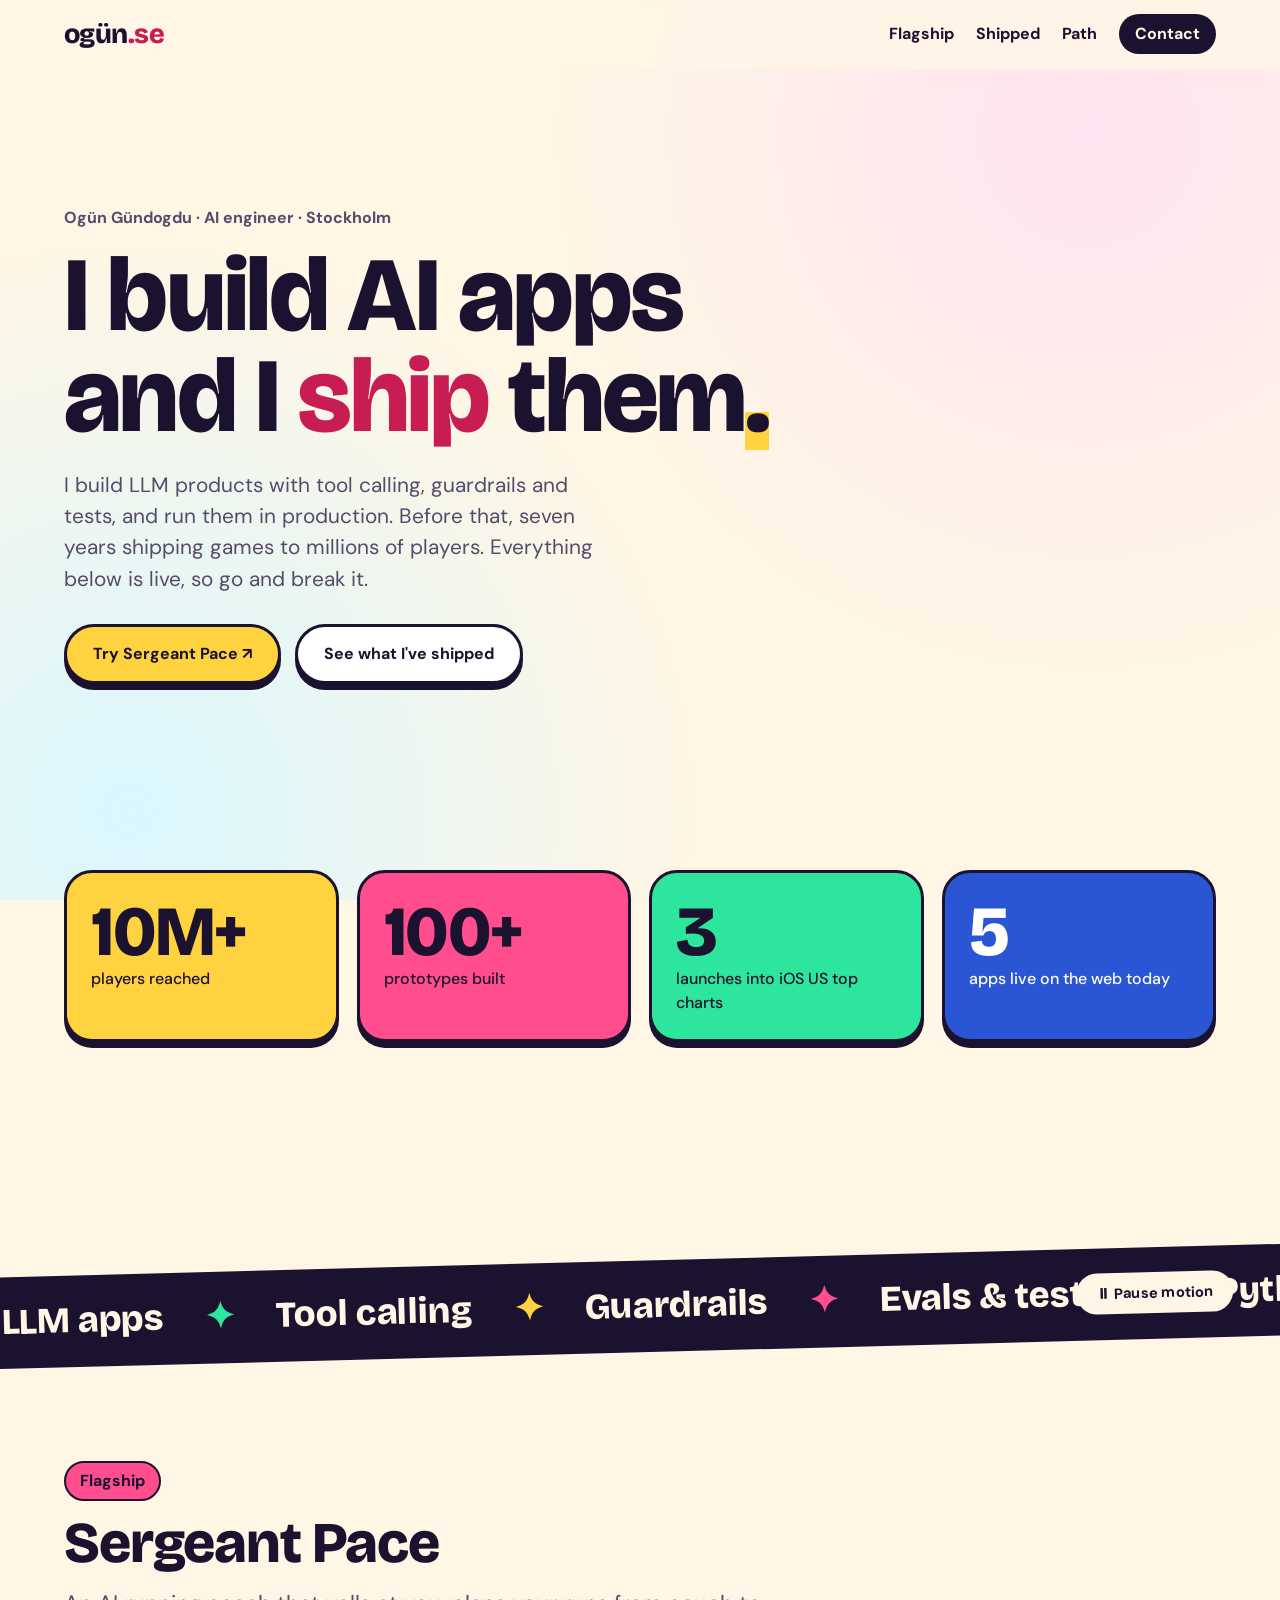
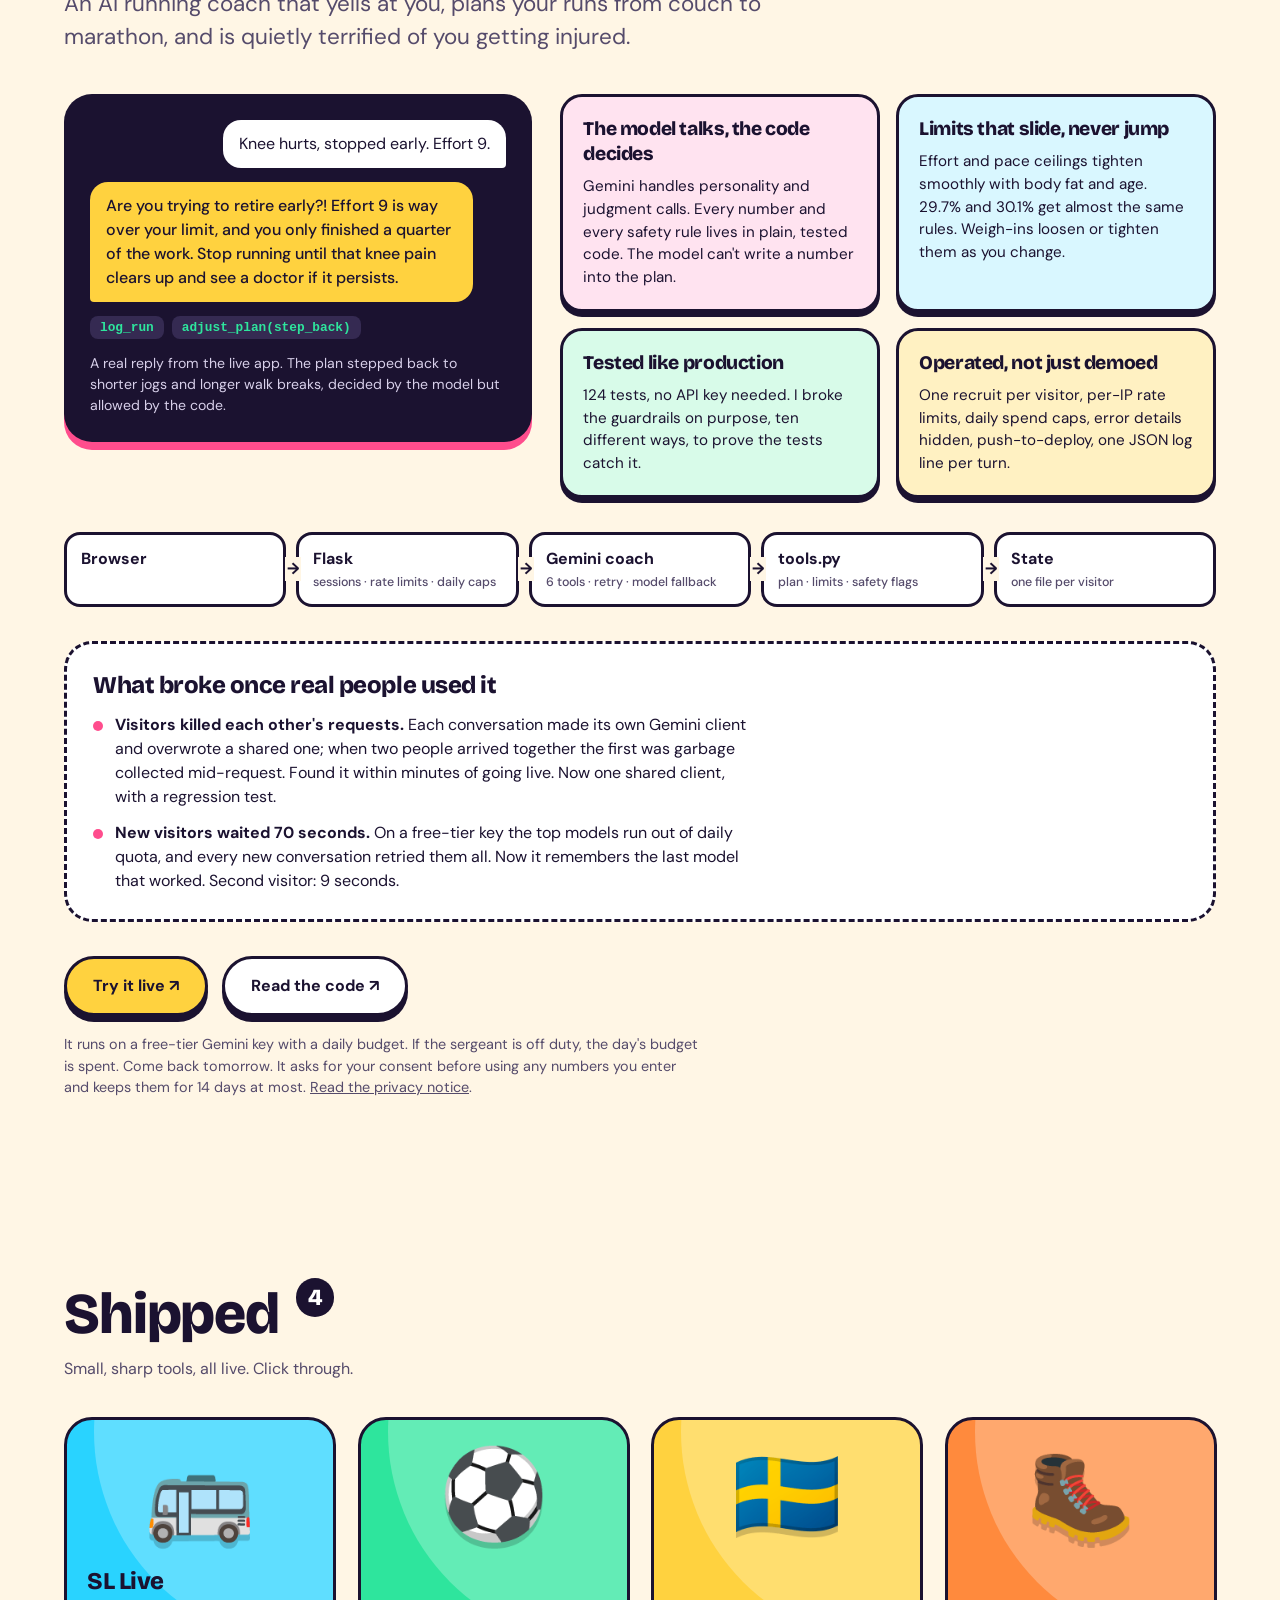
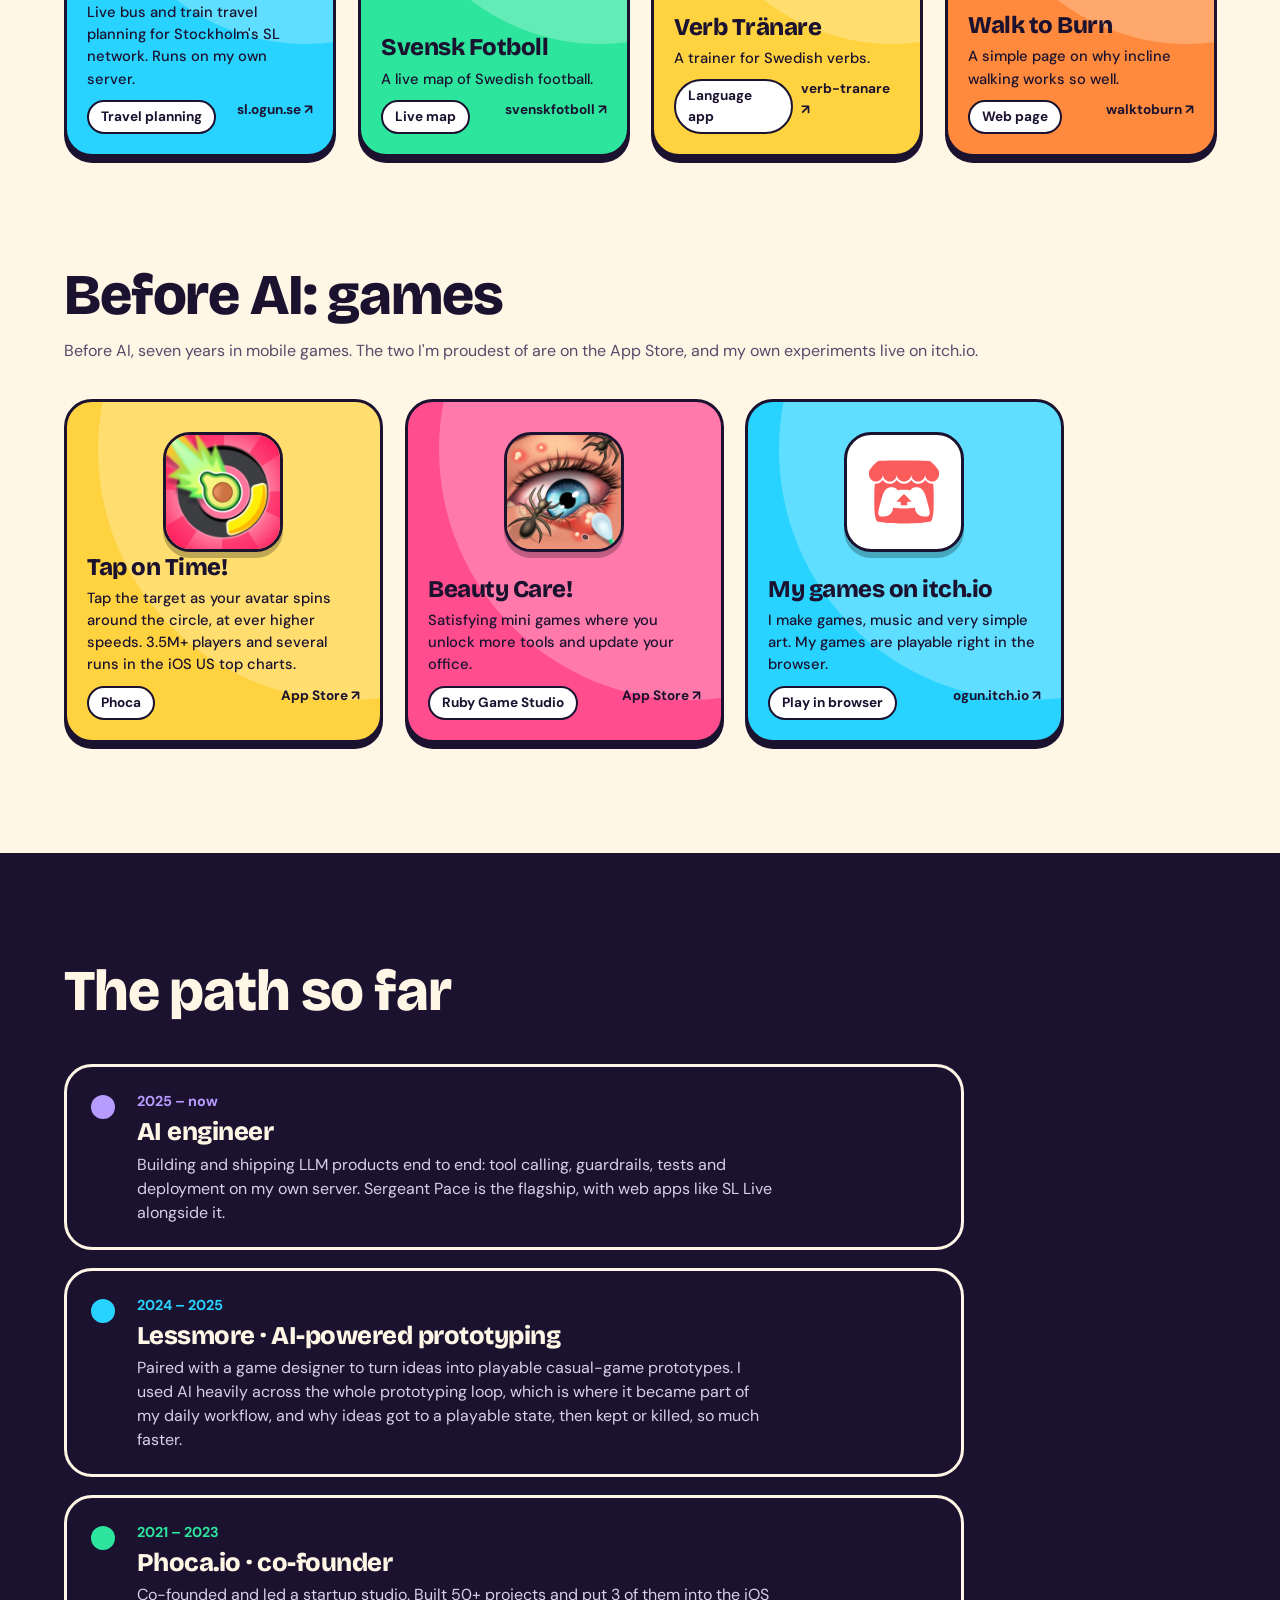
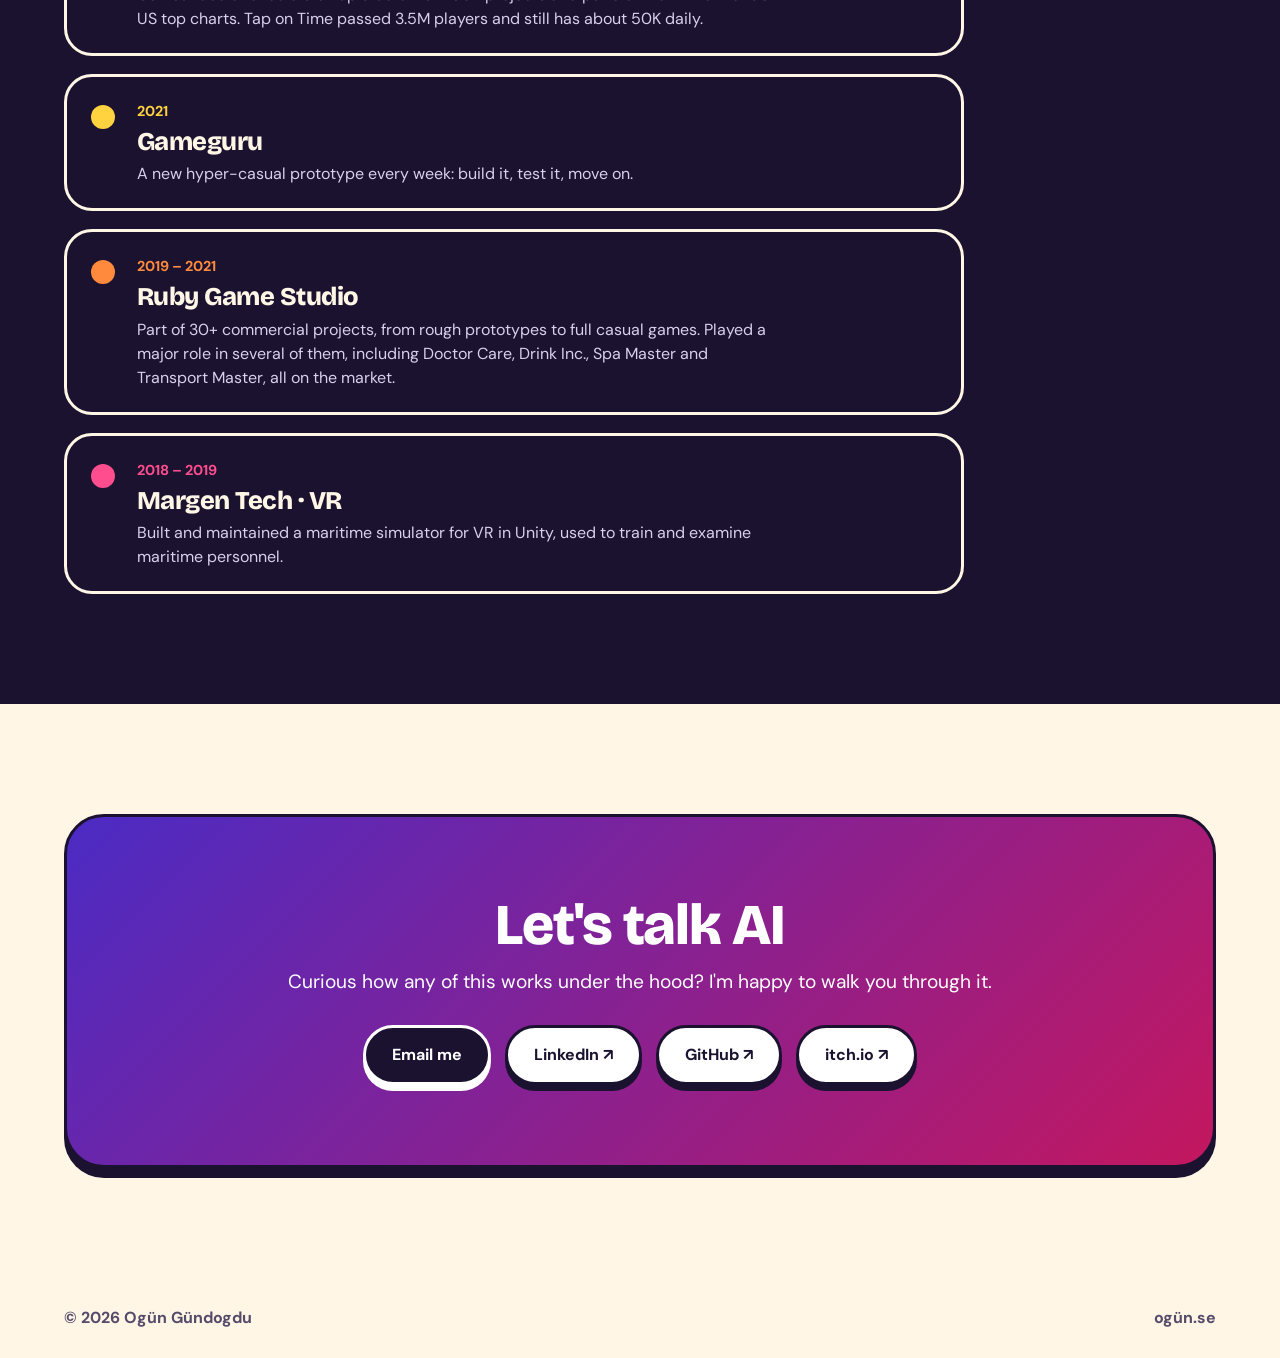
==== index.html @ 885c0eef "Link the Sergeant Pace privacy notice from the flagship section Co-Authored-By: Claude Sonnet 5.5 <n" ====
<!doctype html>
<html lang="en">
<head>
<meta charset="utf-8">
<meta name="viewport" content="width=device-width, initial-scale=1">
<title>Ogün Gündogdu — AI Engineer</title>
<meta name="description" content="AI engineer in Stockholm. I build LLM apps with tool calling, guardrails and tests, and run them in production. Live demos inside.">
<meta property="og:title" content="Ogün Gündogdu — AI Engineer">
<meta property="og:description" content="I build AI apps and I ship them. Try the live demos.">
<meta property="og:type" content="website">
<meta property="og:url" content="https://ogun.se/">
<link rel="canonical" href="https://ogun.se/">
<link rel="icon" href="data:image/svg+xml,<svg xmlns='http://www.w3.org/2000/svg' viewBox='0 0 100 100'><rect width='100' height='100' rx='28' fill='%23ff4d8d'/><circle cx='50' cy='50' r='22' fill='%23ffd23f'/></svg>">
<link rel="preconnect" href="https://fonts.googleapis.com">
<link rel="preconnect" href="https://fonts.gstatic.com" crossorigin>
<link href="https://fonts.googleapis.com/css2?family=Bricolage+Grotesque:opsz,wght@12..96,500;12..96,800&family=DM+Sans:wght@400;500;700&display=swap" rel="stylesheet">
<link rel="stylesheet" href="style.css?v=4">
</head>
<body>

<header class="nav">
  <a class="logo" href="#top" aria-label="ogün.se, back to top">ogün<span>.se</span></a>
  <nav>
    <a href="#pace">Flagship</a>
    <a href="#shipped">Shipped</a>
    <a href="#path">Path</a>
    <a class="pill" href="#contact">Contact</a>
  </nav>
</header>

<main id="top">

  <section class="hero">
    <canvas id="playground" aria-hidden="true"></canvas>
    <div class="hero-copy">
      <p class="eyebrow">Ogün Gündogdu · AI engineer · Stockholm</p>
      <h1>I build AI apps<br>and I <em>ship</em> them<u>.</u></h1>
      <p class="lede">I build LLM products with tool calling, guardrails and tests, and run them in production. Before that, seven years shipping games to millions of players. Everything below is live, so go and break it.</p>
      <div class="cta">
        <a class="btn btn-main" href="https://pace.ogun.se" target="_blank" rel="noopener">Try Sergeant Pace ↗</a>
        <a class="btn btn-ghost" href="#shipped">See what I've shipped</a>
      </div>
    </div>
  </section>

  <section class="stats" aria-label="Numbers">
    <div class="stat s-yellow"><b data-n="10" data-suffix="M+">0</b><span>players reached</span></div>
    <div class="stat s-pink"><b data-n="100" data-suffix="+">0</b><span>prototypes built</span></div>
    <div class="stat s-green"><b data-n="3">0</b><span>launches into iOS US top charts</span></div>
    <div class="stat s-blue"><b data-n="5">0</b><span>apps live on the web today</span></div>
  </section>

  <div class="marquee">
    <div class="track" aria-hidden="true">
      <span>LLM apps</span><span>Tool calling</span><span>Guardrails</span><span>Evals &amp; tests</span><span>Python</span><span>Docker</span><span>CI/CD</span><span>Unity</span><span>C#</span><span>Prototyping</span>
      <span>LLM apps</span><span>Tool calling</span><span>Guardrails</span><span>Evals &amp; tests</span><span>Python</span><span>Docker</span><span>CI/CD</span><span>Unity</span><span>C#</span><span>Prototyping</span>
    </div>
    <button class="motion" id="motion" type="button">⏸ Pause motion</button>
  </div>

  <section id="pace" class="pace">
    <p class="kicker">Flagship</p>
    <h2>Sergeant Pace</h2>
    <p class="sub">An AI running coach that yells at you, plans your runs from couch to marathon, and is quietly terrified of you getting injured.</p>

    <div class="pace-grid">
      <div class="chat" aria-label="A real exchange with the coach">
        <p class="bubble you">Knee hurts, stopped early. Effort 9.</p>
        <p class="bubble coach">Are you trying to retire early?! Effort 9 is way over your limit, and you only finished a quarter of the work. Stop running until that knee pain clears up and see a doctor if it persists.</p>
        <p class="calls"><code>log_run</code><code>adjust_plan(step_back)</code></p>
        <p class="chat-note">A real reply from the live app. The plan stepped back to shorter jogs and longer walk breaks, decided by the model but allowed by the code.</p>
      </div>

      <div class="pace-points">
        <article>
          <h3>The model talks, the code decides</h3>
          <p>Gemini handles personality and judgment calls. Every number and every safety rule lives in plain, tested code. The model can't write a number into the plan.</p>
        </article>
        <article>
          <h3>Limits that slide, never jump</h3>
          <p>Effort and pace ceilings tighten smoothly with body fat and age. 29.7% and 30.1% get almost the same rules. Weigh-ins loosen or tighten them as you change.</p>
        </article>
        <article>
          <h3>Tested like production</h3>
          <p>124 tests, no API key needed. I broke the guardrails on purpose, ten different ways, to prove the tests catch it.</p>
        </article>
        <article>
          <h3>Operated, not just demoed</h3>
          <p>One recruit per visitor, per-IP rate limits, daily spend caps, error details hidden, push-to-deploy, one JSON log line per turn.</p>
        </article>
      </div>
    </div>

    <ol class="flow" aria-label="Architecture">
      <li>Browser</li>
      <li>Flask<small>sessions · rate limits · daily caps</small></li>
      <li>Gemini coach<small>6 tools · retry · model fallback</small></li>
      <li>tools.py<small>plan · limits · safety flags</small></li>
      <li>State<small>one file per visitor</small></li>
    </ol>

    <div class="broke">
      <h3>What broke once real people used it</h3>
      <ul>
        <li><b>Visitors killed each other's requests.</b> Each conversation made its own Gemini client and overwrote a shared one; when two people arrived together the first was garbage collected mid-request. Found it within minutes of going live. Now one shared client, with a regression test.</li>
        <li><b>New visitors waited 70 seconds.</b> On a free-tier key the top models run out of daily quota, and every new conversation retried them all. Now it remembers the last model that worked. Second visitor: 9 seconds.</li>
      </ul>
    </div>

    <div class="cta">
      <a class="btn btn-main" href="https://pace.ogun.se" target="_blank" rel="noopener">Try it live ↗</a>
      <a class="btn btn-ghost" href="https://github.com/oguneg/sergeant-pace" target="_blank" rel="noopener">Read the code ↗</a>
    </div>
    <p class="fine">It runs on a free-tier Gemini key with a daily budget. If the sergeant is off duty, the day's budget is spent. Come back tomorrow. It asks for your consent before using any numbers you enter and keeps them for 14 days at most. <a href="https://pace.ogun.se/privacy" target="_blank" rel="noopener">Read the privacy notice</a>.</p>
  </section>

  <section id="shipped" class="cards-sec">
    <div class="head"><h2>Shipped <small id="shipped-count">4</small></h2></div>
    <p class="note">Small, sharp tools, all live. Click through.</p>
    <div class="grid" id="shipped-grid"></div>
  </section>

  <section id="games" class="cards-sec games">
    <div class="head"><h2>Before AI: games</h2></div>
    <p class="note">Before AI, seven years in mobile games. The two I'm proudest of are on the App Store, and my own experiments live on itch.io.</p>
    <div class="grid big" id="games-grid"></div>
  </section>

  <section id="path" class="path">
    <h2>The path so far</h2>
    <ol class="steps">
      <li class="c-purple">
        <time>2025 – now</time>
        <h3>AI engineer</h3>
        <p>Building and shipping LLM products end to end: tool calling, guardrails, tests and deployment on my own server. Sergeant Pace is the flagship, with web apps like SL Live alongside it.</p>
      </li>
      <li class="c-blue">
        <time>2024 – 2025</time>
        <h3>Lessmore · AI-powered prototyping</h3>
        <p>Paired with a game designer to turn ideas into playable casual-game prototypes. I used AI heavily across the whole prototyping loop, which is where it became part of my daily workflow, and why ideas got to a playable state, then kept or killed, so much faster.</p>
      </li>
      <li class="c-green">
        <time>2021 – 2023</time>
        <h3>Phoca.io · co-founder</h3>
        <p>Co-founded and led a startup studio. Built 50+ projects and put 3 of them into the iOS US top charts. Tap on Time passed 3.5M players and still has about 50K daily.</p>
      </li>
      <li class="c-yellow">
        <time>2021</time>
        <h3>Gameguru</h3>
        <p>A new hyper-casual prototype every week: build it, test it, move on.</p>
      </li>
      <li class="c-orange">
        <time>2019 – 2021</time>
        <h3>Ruby Game Studio</h3>
        <p>Part of 30+ commercial projects, from rough prototypes to full casual games. Played a major role in several of them, including Doctor Care, Drink Inc., Spa Master and Transport Master, all on the market.</p>
      </li>
      <li class="c-pink">
        <time>2018 – 2019</time>
        <h3>Margen Tech · VR</h3>
        <p>Built and maintained a maritime simulator for VR in Unity, used to train and examine maritime personnel.</p>
      </li>
    </ol>
  </section>

  <section id="contact" class="play">
    <div class="play-box">
      <h2>Let's talk AI</h2>
      <p>Curious how any of this works under the hood? I'm happy to walk you through it.</p>
      <div class="cta">
        <a class="btn btn-dark" id="mail" href="#contact">Email me</a>
        <a class="btn btn-ghost" href="https://www.linkedin.com/in/ogungundogdu" target="_blank" rel="noopener">LinkedIn ↗</a>
        <a class="btn btn-ghost" href="https://github.com/oguneg" target="_blank" rel="noopener">GitHub ↗</a>
        <a class="btn btn-ghost" href="https://ogun.itch.io" target="_blank" rel="noopener">itch.io ↗</a>
      </div>
    </div>
  </section>

</main>

<footer>
  <span>© <span id="yr"></span> Ogün Gündogdu</span>
  <span>ogün.se</span>
</footer>

<script src="script.js?v=3"></script>
<!-- deploy-test-20261006T211006Z -->
</body>
</html>
---- style.css ----
:root{
  --bg:#fff6e5; --ink:#1b1230; --muted:#554b6b;
  --pink:#ff4d8d; --orange:#ff8a3d; --yellow:#ffd23f; --green:#2ee59d; --blue:#2a56d6; --purple:#5b32d6; --cyan:#29d3ff;
  --r:28px; --shadow:0 6px 0 var(--ink);
}
*{box-sizing:border-box;margin:0;padding:0}
html{scroll-behavior:smooth}
body{font-family:'DM Sans',system-ui,sans-serif;background:var(--bg);color:var(--ink);line-height:1.5;overflow-x:hidden}
h3{line-height:1.3}
h1,h2,h3,.logo,.stat b{font-family:'Bricolage Grotesque','DM Sans',sans-serif;font-weight:800;letter-spacing:-.02em}
a{color:inherit}
:focus-visible{outline:3px solid var(--ink);outline-offset:3px;border-radius:8px}
section{padding:56px 20px;padding:clamp(56px,9vw,110px) clamp(20px,5vw,64px)}
h2{font-size:clamp(2rem,5vw,3.6rem);line-height:1}

/* nav */
.nav{position:fixed;inset:0 0 auto 0;z-index:20;display:flex;justify-content:space-between;align-items:center;padding:14px clamp(20px,5vw,64px);background:color-mix(in srgb,var(--bg) 85%,transparent);backdrop-filter:blur(10px)}
.logo{font-size:1.7rem;text-decoration:none}
.logo span{color:#c81d52}
.nav nav{display:flex;gap:22px;align-items:center;font-weight:700}
.nav nav a{text-decoration:none}
.nav nav a:not(.pill):hover{color:var(--pink)}
.pill{background:var(--ink);color:var(--bg);padding:8px 16px;border-radius:99px;transition:transform .15s}
.pill:hover{transform:rotate(-3deg) scale(1.06)}

/* hero */
.hero{position:relative;min-height:100svh;display:flex;align-items:center;padding-top:100px;overflow:hidden;
  background:radial-gradient(circle at 85% 15%,#ffe3f0 0,transparent 40%),radial-gradient(circle at 10% 90%,#d9f7ff 0,transparent 40%)}
#playground{position:absolute;inset:0;width:100%;height:100%}
.hero-copy{position:relative;z-index:2;max-width:760px;pointer-events:none}
.hero-copy a{pointer-events:auto}
.eyebrow{font-weight:700;color:var(--muted);margin-bottom:16px}
h1{font-size:clamp(2.8rem,8.4vw,6.6rem);line-height:.95}
h1 em{font-style:normal;color:#c81d52}
h1 u{text-decoration:none;color:var(--ink);background:linear-gradient(transparent 62%,var(--yellow) 62% 92%,transparent 92%)}
.lede{font-size:clamp(1.05rem,2vw,1.3rem);max-width:560px;margin:22px 0 30px;color:var(--muted)}
.cta{display:flex;gap:14px;flex-wrap:wrap}
.btn{display:inline-block;padding:15px 26px;border-radius:99px;font-weight:700;text-decoration:none;border:3px solid var(--ink);box-shadow:var(--shadow);transition:transform .12s,box-shadow .12s;color:var(--ink)}
.btn:hover{transform:translateY(3px);box-shadow:0 3px 0 var(--ink)}
.btn:active{transform:translateY(6px);box-shadow:0 0 0 var(--ink)}
.btn-main{background:var(--yellow)}
.btn-ghost{background:#fff}
.btn-dark{background:var(--ink);color:#fff;border-color:#fff;box-shadow:0 6px 0 #fff}
.btn-dark:hover{box-shadow:0 3px 0 #fff}

/* stats */
.stats{display:grid;grid-template-columns:repeat(auto-fit,minmax(220px,1fr));gap:18px;padding-top:0;margin-top:-30px;position:relative;z-index:3}
.stat{border:3px solid var(--ink);border-radius:var(--r);padding:24px;box-shadow:var(--shadow);transition:transform .2s}
.stat:nth-child(odd){transform:rotate(-1.2deg)}.stat:nth-child(even){transform:rotate(1.2deg)}
.stat:hover{transform:rotate(0) scale(1.03)}
.stat b{display:block;font-size:clamp(2.8rem,6vw,4.4rem);line-height:1}
.stat span{font-weight:500}
.s-pink{background:var(--pink)}.s-yellow{background:var(--yellow)}.s-green{background:var(--green)}.s-blue{background:var(--blue);color:#fff}

/* marquee */
.marquee{position:relative;overflow:hidden;background:var(--ink);color:var(--bg);margin:clamp(56px,9vw,110px) 0 0;transform:rotate(-1.5deg) scale(1.03);padding:18px 20px}
.track{display:flex;gap:40px;width:max-content;animation:slide 34s linear infinite;font-family:'Bricolage Grotesque';font-weight:800;font-size:clamp(1.4rem,3vw,2.2rem)}
.marquee:hover .track{animation-play-state:paused}
.track span::after{content:'✦';margin-left:40px;color:var(--yellow)}
.track span:nth-child(3n)::after{color:var(--pink)}.track span:nth-child(3n+1)::after{color:var(--green)}
@keyframes slide{to{transform:translateX(-50%)}}

/* flagship */
.pace{padding-bottom:clamp(40px,6vw,80px)}
.kicker{display:inline-block;font-weight:700;background:var(--pink);color:var(--ink);border:2px solid var(--ink);border-radius:99px;padding:6px 14px;margin-bottom:14px}
.sub{font-size:clamp(1.1rem,2vw,1.4rem);max-width:720px;margin:14px 0 40px;color:var(--muted)}
.pace-grid{display:grid;grid-template-columns:minmax(280px,5fr) 7fr;gap:28px;align-items:start}
.chat{background:var(--ink);color:#fff;border-radius:var(--r);padding:26px;box-shadow:0 8px 0 var(--pink);display:grid;gap:14px}
.bubble{padding:12px 16px;border-radius:18px;max-width:92%;font-size:1rem}
.bubble.you{background:#fff;color:var(--ink);justify-self:end;border-bottom-right-radius:4px}
.bubble.coach{background:var(--yellow);color:var(--ink);font-weight:500;border-bottom-left-radius:4px}
.calls{display:flex;gap:8px;flex-wrap:wrap}
.calls code{font:600 .8rem ui-monospace,Menlo,Consolas,monospace;background:#352a52;color:var(--green);padding:4px 10px;border-radius:8px}
.chat-note{font-size:.88rem;color:#d8d0ea}
.pace-points{display:grid;grid-template-columns:1fr 1fr;gap:16px}
.pace-points article{border:3px solid var(--ink);border-radius:22px;padding:20px;background:#fff;box-shadow:0 5px 0 var(--ink)}
.pace-points article:nth-child(1){background:#ffe3f0}.pace-points article:nth-child(2){background:#d9f7ff}
.pace-points article:nth-child(3){background:#d8fbe9}.pace-points article:nth-child(4){background:#fff1c2}
.pace-points h3{font-size:1.2rem;line-height:1.3;margin-bottom:8px}
.pace-points p{font-size:.95rem}
.flow{list-style:none;display:flex;flex-wrap:wrap;gap:10px;margin:34px 0;align-items:stretch}
.flow li{flex:1 1 140px;border:3px solid var(--ink);border-radius:16px;padding:12px 14px;font-weight:700;background:#fff;position:relative;display:flex;flex-direction:column;gap:2px}
.flow li small{font-weight:500;font-size:.78rem;color:var(--muted)}
.flow li:not(:last-child)::after{content:'→';position:absolute;right:-18px;top:50%;transform:translateY(-50%);font-weight:800;background:var(--bg);z-index:1;padding:0 2px}
.broke{border:3px dashed var(--ink);border-radius:var(--r);padding:26px;margin-bottom:34px;background:#fff}
.broke h3{font-size:1.5rem;margin-bottom:12px}
.broke ul{list-style:none;display:grid;gap:12px;max-width:60ch}
.broke li{padding-left:22px;position:relative}
.broke li::before{content:'';position:absolute;left:0;top:.5em;width:10px;height:10px;border-radius:50%;background:var(--pink)}
.fine{margin-top:18px;font-size:.9rem;color:var(--muted);max-width:640px}

/* cards (shipped + games) */
.head{display:flex;justify-content:space-between;align-items:end;gap:20px;flex-wrap:wrap}
h2 small{font-size:.4em;vertical-align:top;background:var(--ink);color:#fff;border-radius:99px;padding:6px 12px;margin-left:6px}
.note{color:var(--muted);margin:14px 0 36px}
.grid{display:grid;grid-template-columns:repeat(auto-fill,minmax(250px,1fr));gap:22px}
.grid.big{grid-template-columns:repeat(auto-fit,minmax(280px,1fr));max-width:1000px}
.game{position:relative;min-height:340px;border:3px solid var(--ink);border-radius:var(--r);box-shadow:var(--shadow);padding:20px;display:flex;flex-direction:column;justify-content:space-between;overflow:hidden;
  transition:transform .2s;transform-style:preserve-3d;will-change:transform;color:var(--ink)}
a.game{text-decoration:none}
.game .icon{width:120px;height:120px;border-radius:27px;border:3px solid var(--ink);box-shadow:0 6px 0 rgba(0,0,0,.25);align-self:center;margin-top:10px;position:relative;transition:transform .25s;background:#fff}
.icon.logo-tile{padding:22px;object-fit:contain}
.game:hover .icon{transform:scale(1.1) rotate(-6deg)}
.game .glyph{font-size:clamp(4rem,9vw,5.5rem);line-height:1;align-self:center;margin-top:10px;filter:drop-shadow(0 6px 0 rgba(0,0,0,.18));transition:transform .25s}
.game:hover .glyph{transform:scale(1.18) rotate(-8deg)}
.game::before{content:'';position:absolute;width:160%;aspect-ratio:1;border-radius:50%;background:rgba(255,255,255,.25);right:-70%;top:-60%}
.game h3{font-size:1.5rem;position:relative}
.blurb{font-size:.92rem;font-weight:500;margin:4px 0 10px;position:relative}
.game .meta{display:flex;justify-content:space-between;gap:8px;font-size:.85rem;font-weight:700;position:relative}
.game .tag{background:#fff;border:2px solid var(--ink);border-radius:99px;padding:5px 12px;color:var(--ink)}
.games{padding-top:0}

/* path */
.path{background:var(--ink);color:var(--bg)}
.steps{list-style:none;margin-top:44px;display:grid;gap:18px;max-width:900px}
.steps li{position:relative;border:3px solid var(--bg);border-radius:var(--r);padding:22px 26px 22px 70px;transition:transform .2s}
.steps li:hover{transform:translateX(10px)}
.steps li::before{content:'';position:absolute;left:24px;top:28px;width:24px;height:24px;border-radius:50%;background:var(--c)}
.steps time{font-weight:700;color:var(--c);font-size:.9rem}
.steps h3{font-size:1.6rem;margin:2px 0 4px}
.steps p{color:#d8d0ea;max-width:58ch}
.c-pink{--c:var(--pink)}.c-orange{--c:var(--orange)}.c-yellow{--c:var(--yellow)}.c-green{--c:var(--green)}.c-blue{--c:var(--cyan)}.c-purple{--c:#b79bff}

/* contact */
.play-box{background:#8a1e84 linear-gradient(135deg,#4b2bc4,#c4175f);color:#fff;border:3px solid var(--ink);border-radius:40px;box-shadow:0 10px 0 var(--ink);padding:32px 24px;padding:clamp(32px,7vw,80px);text-align:center}
.play-box p{margin:14px auto 28px;font-size:1.2rem;max-width:56ch}
.play-box .cta{justify-content:center}
footer{display:flex;justify-content:space-between;padding:28px clamp(20px,5vw,64px);font-weight:700;color:var(--muted)}

/* reveal */
.rv{opacity:0;transform:translateY(30px);transition:opacity .6s,transform .6s}
.rv.in{opacity:1;transform:none}

@media (max-width:900px){.pace-grid{grid-template-columns:1fr}.flow li:not(:last-child)::after{display:none}}
@media (max-width:600px){.nav nav a:not(.pill){display:none}.steps li{padding-left:56px}.steps li::before{left:18px}.pace-points{grid-template-columns:1fr}.open{white-space:normal}}
/* Motion: follows the system "reduce motion" setting by default, and the button on the strip overrides it either way. */
@media (prefers-reduced-motion:reduce){:root:not([data-motion="on"]) *{animation:none!important;transition:none!important}:root:not([data-motion="on"]) .rv{opacity:1;transform:none}}
:root[data-motion="off"] *{animation:none!important;transition:none!important}
:root[data-motion="off"] .rv{opacity:1;transform:none}
/* With the strip held still, show every tag instead of a clipped half */
:root[data-motion="off"] .track,:root:not([data-motion="on"]) .track.still{width:auto}
:root[data-motion="off"] .track{flex-wrap:wrap;justify-content:center;gap:6px 30px;padding:4px 190px 4px 20px}
:root[data-motion="off"] .track span:nth-child(n+11){display:none}
@media (max-width:700px){:root[data-motion="off"] .track{padding:56px 20px 4px}}

.motion{position:absolute;right:clamp(36px,5vw,64px);top:50%;transform:translateY(-50%);z-index:2;font:700 .9rem 'DM Sans',system-ui,sans-serif;background:var(--bg);color:var(--ink);border:3px solid var(--bg);border-radius:99px;padding:8px 16px;cursor:pointer;transition:transform .12s}
.motion:hover{transform:translateY(-50%) scale(1.05)}
@media (max-width:700px){.motion{top:12px;right:50%;transform:translateX(50%);font-size:.8rem;padding:6px 14px}.motion:hover{transform:translateX(50%) scale(1.05)}}
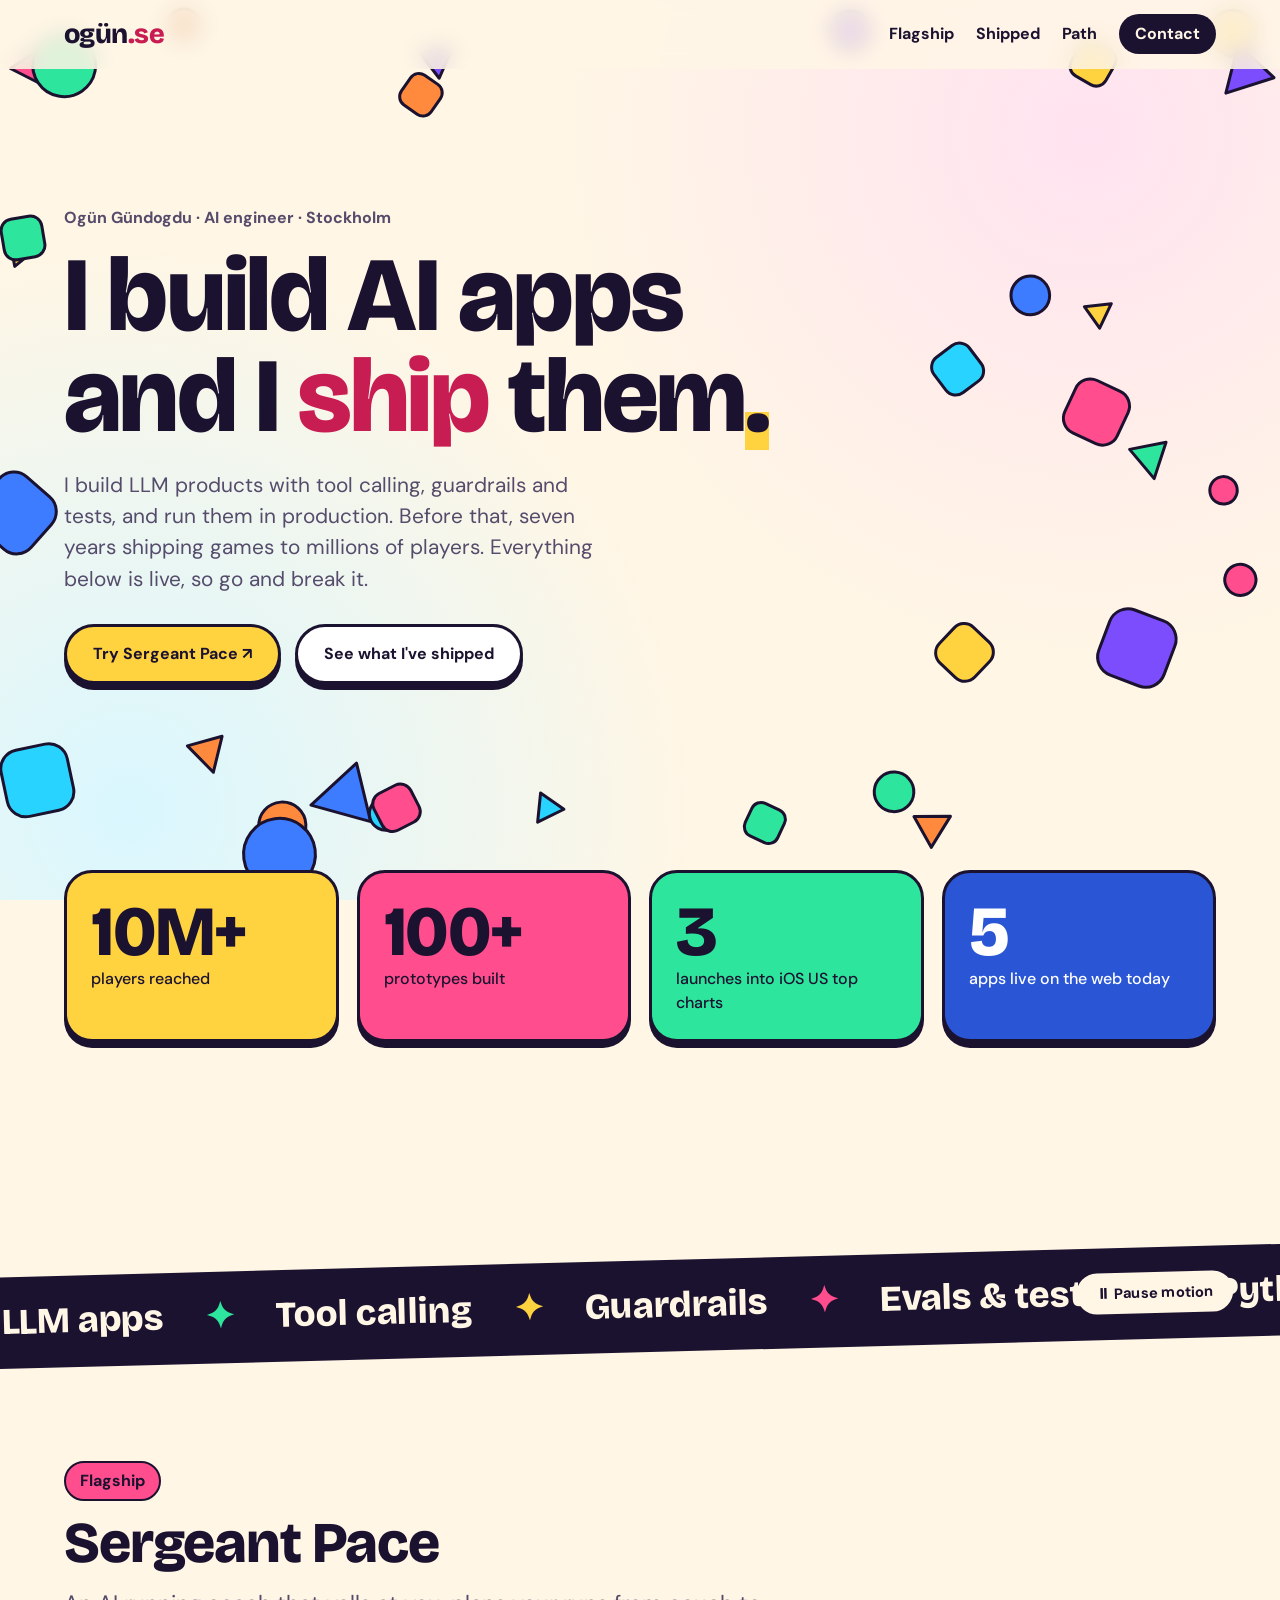
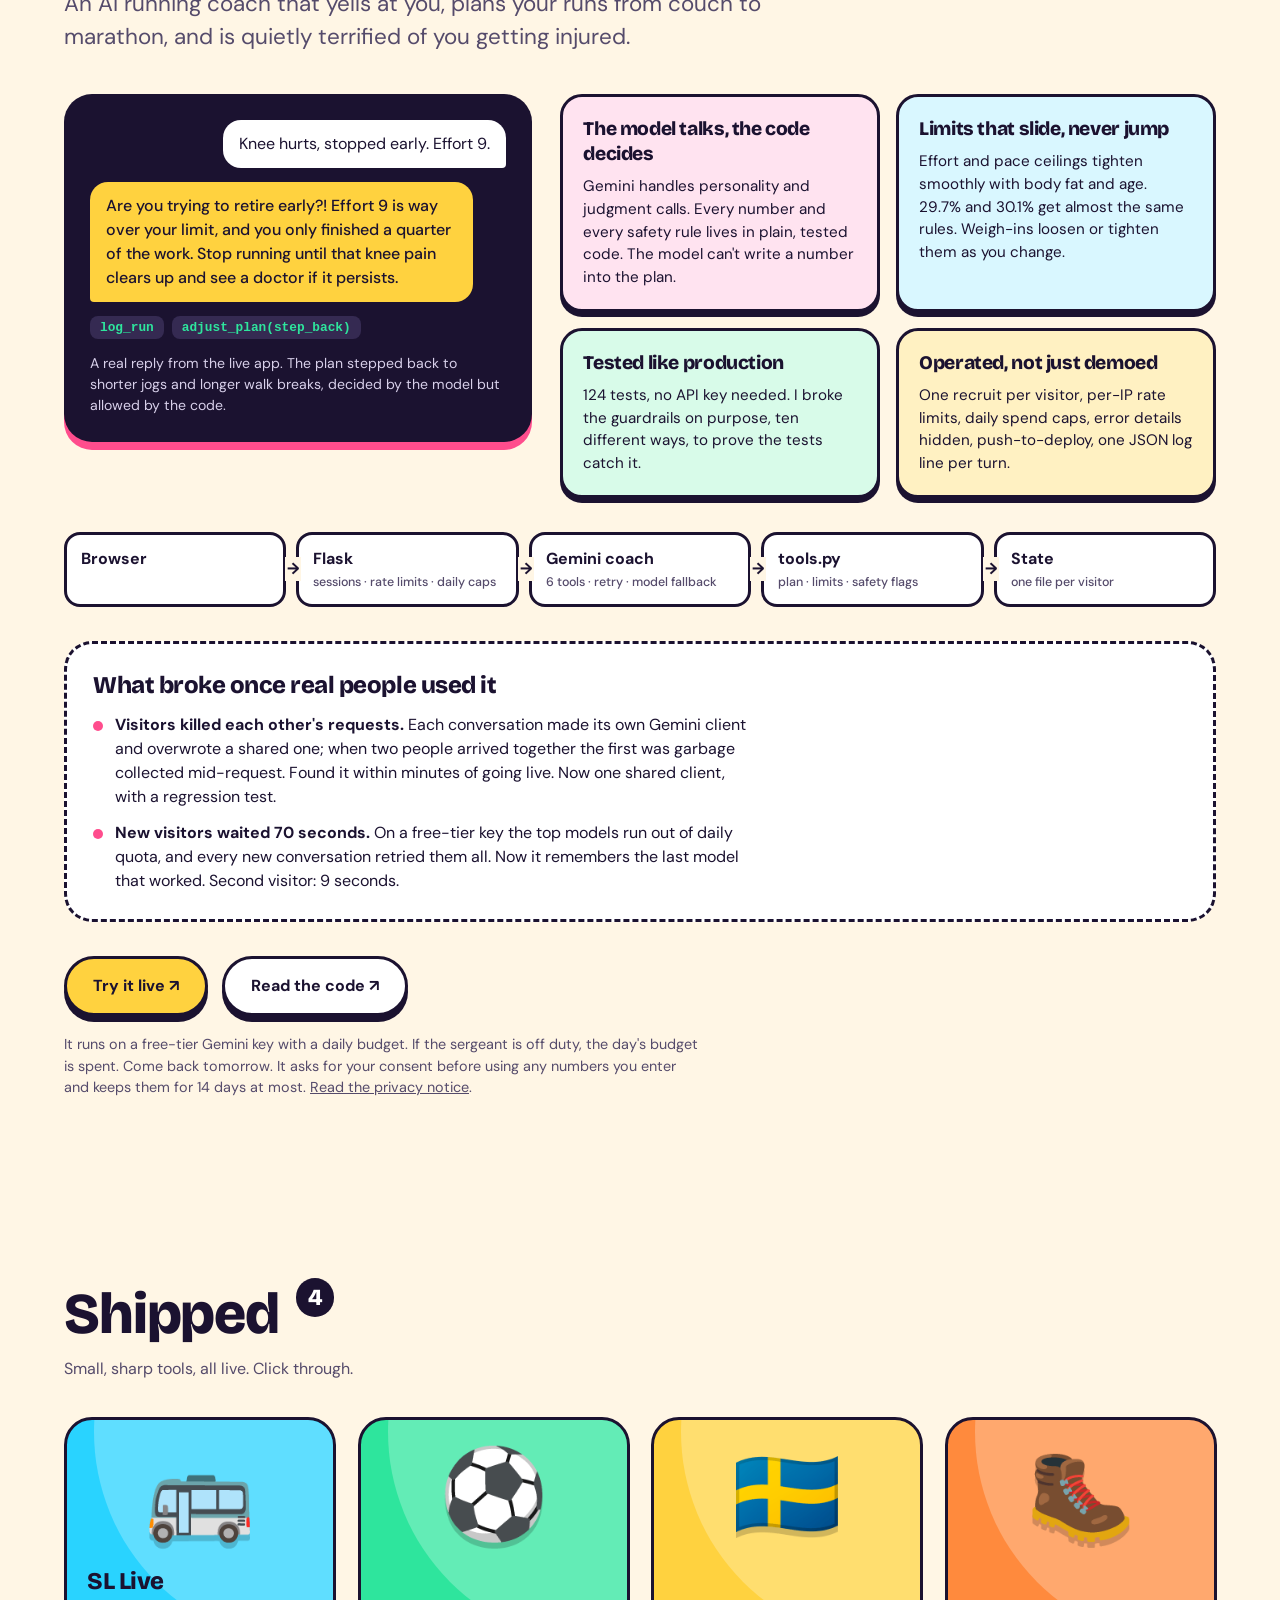
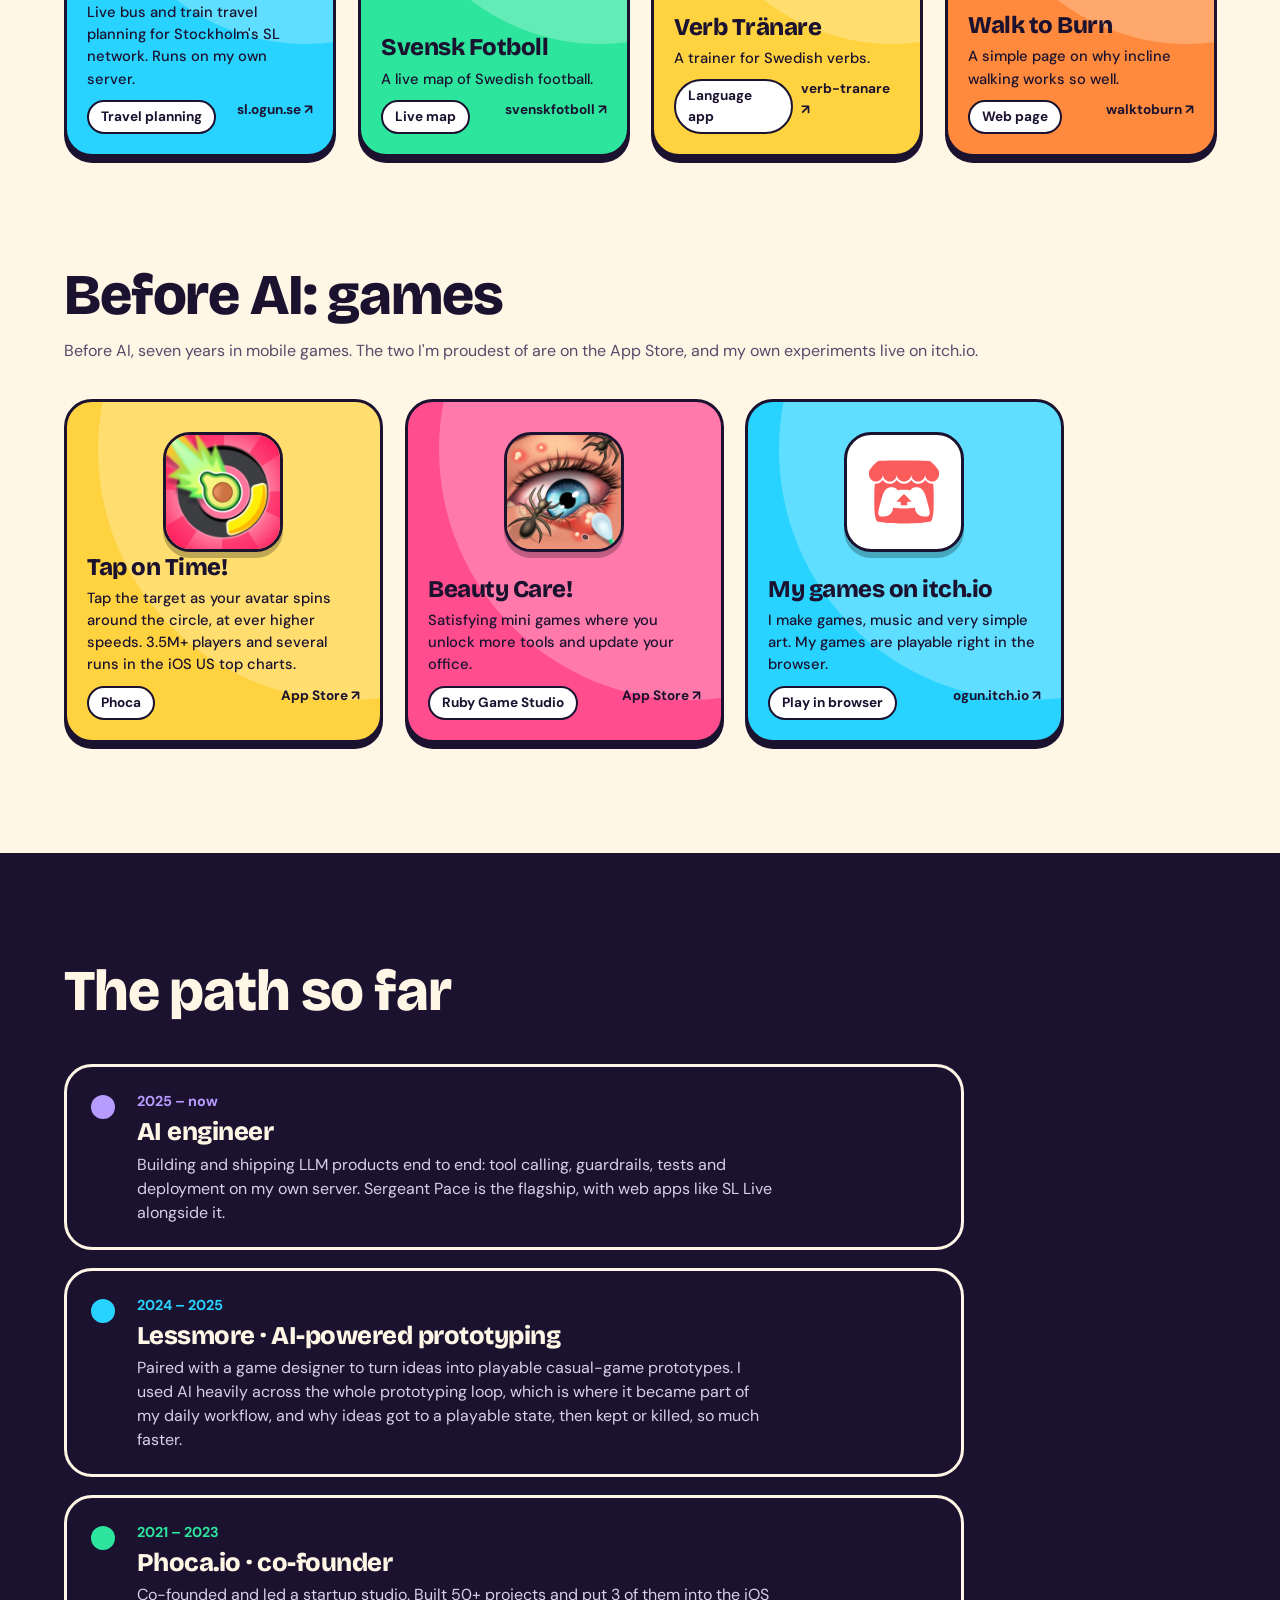
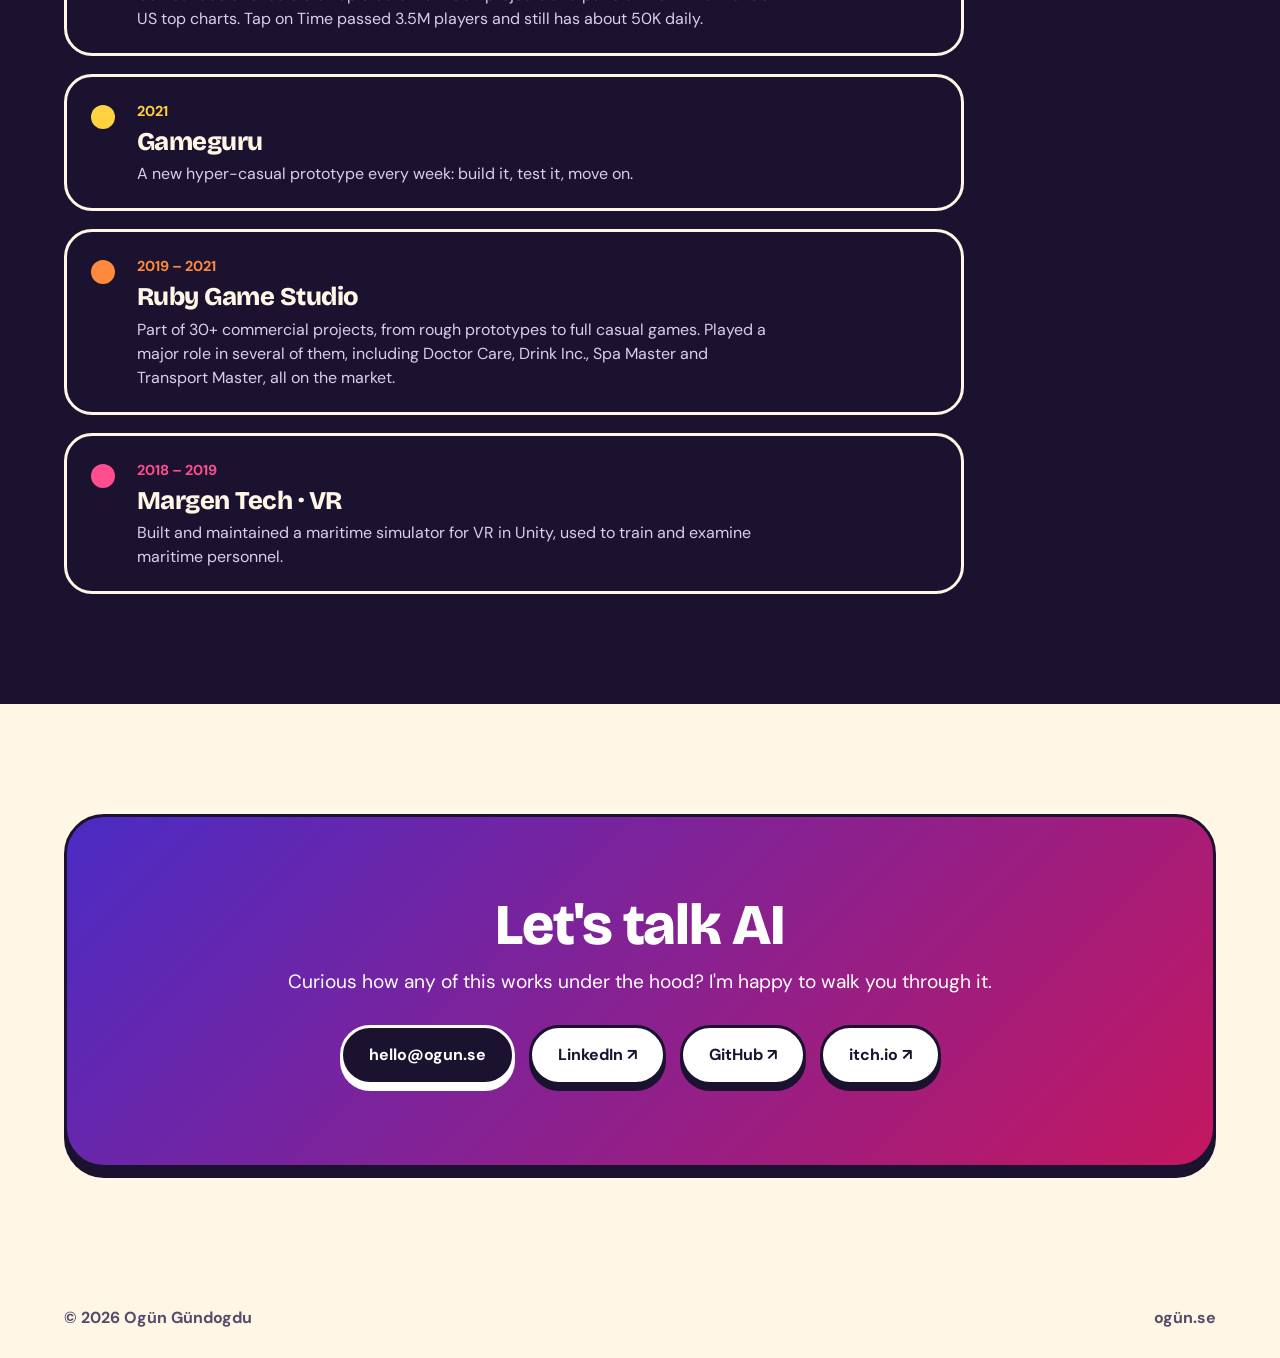
==== commit 23fc5522: "Contact box: show hello@ogun.se itself instead of an "Email me" button Co-Authored-By: Claude Sonnet" ====
--- a/index.html
+++ b/index.html
@@ -167,7 +167,7 @@
       <h2>Let's talk AI</h2>
       <p>Curious how any of this works under the hood? I'm happy to walk you through it.</p>
       <div class="cta">
-        <a class="btn btn-dark" id="mail" href="#contact">Email me</a>
+        <a class="btn btn-dark" id="mail" href="mailto:hello@ogun.se">hello@ogun.se</a>
         <a class="btn btn-ghost" href="https://www.linkedin.com/in/ogungundogdu" target="_blank" rel="noopener">LinkedIn ↗</a>
         <a class="btn btn-ghost" href="https://github.com/oguneg" target="_blank" rel="noopener">GitHub ↗</a>
         <a class="btn btn-ghost" href="https://ogun.itch.io" target="_blank" rel="noopener">itch.io ↗</a>
@@ -182,7 +182,7 @@
   <span>ogün.se</span>
 </footer>
 
-<script src="script.js?v=3"></script>
+<script src="script.js?v=4"></script>
 <!-- deploy-test-20261006T211006Z -->
 </body>
 </html>
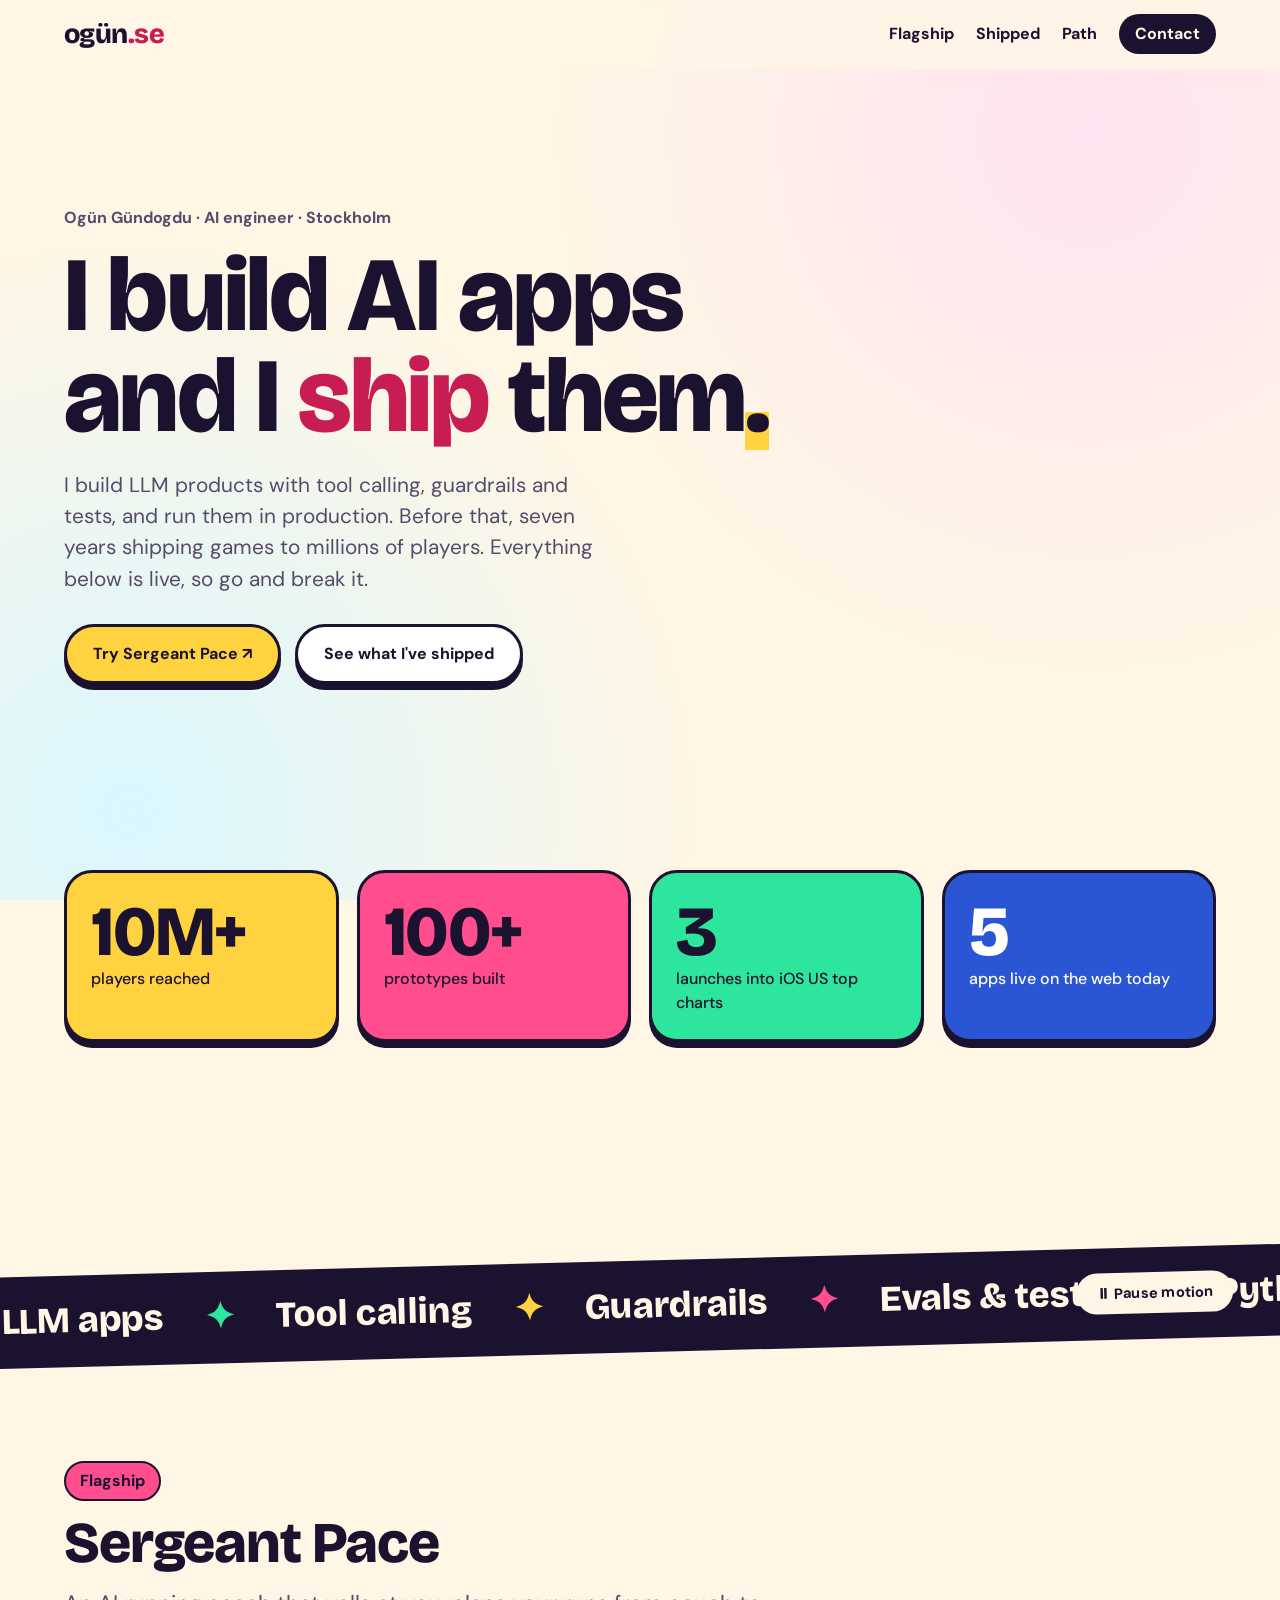
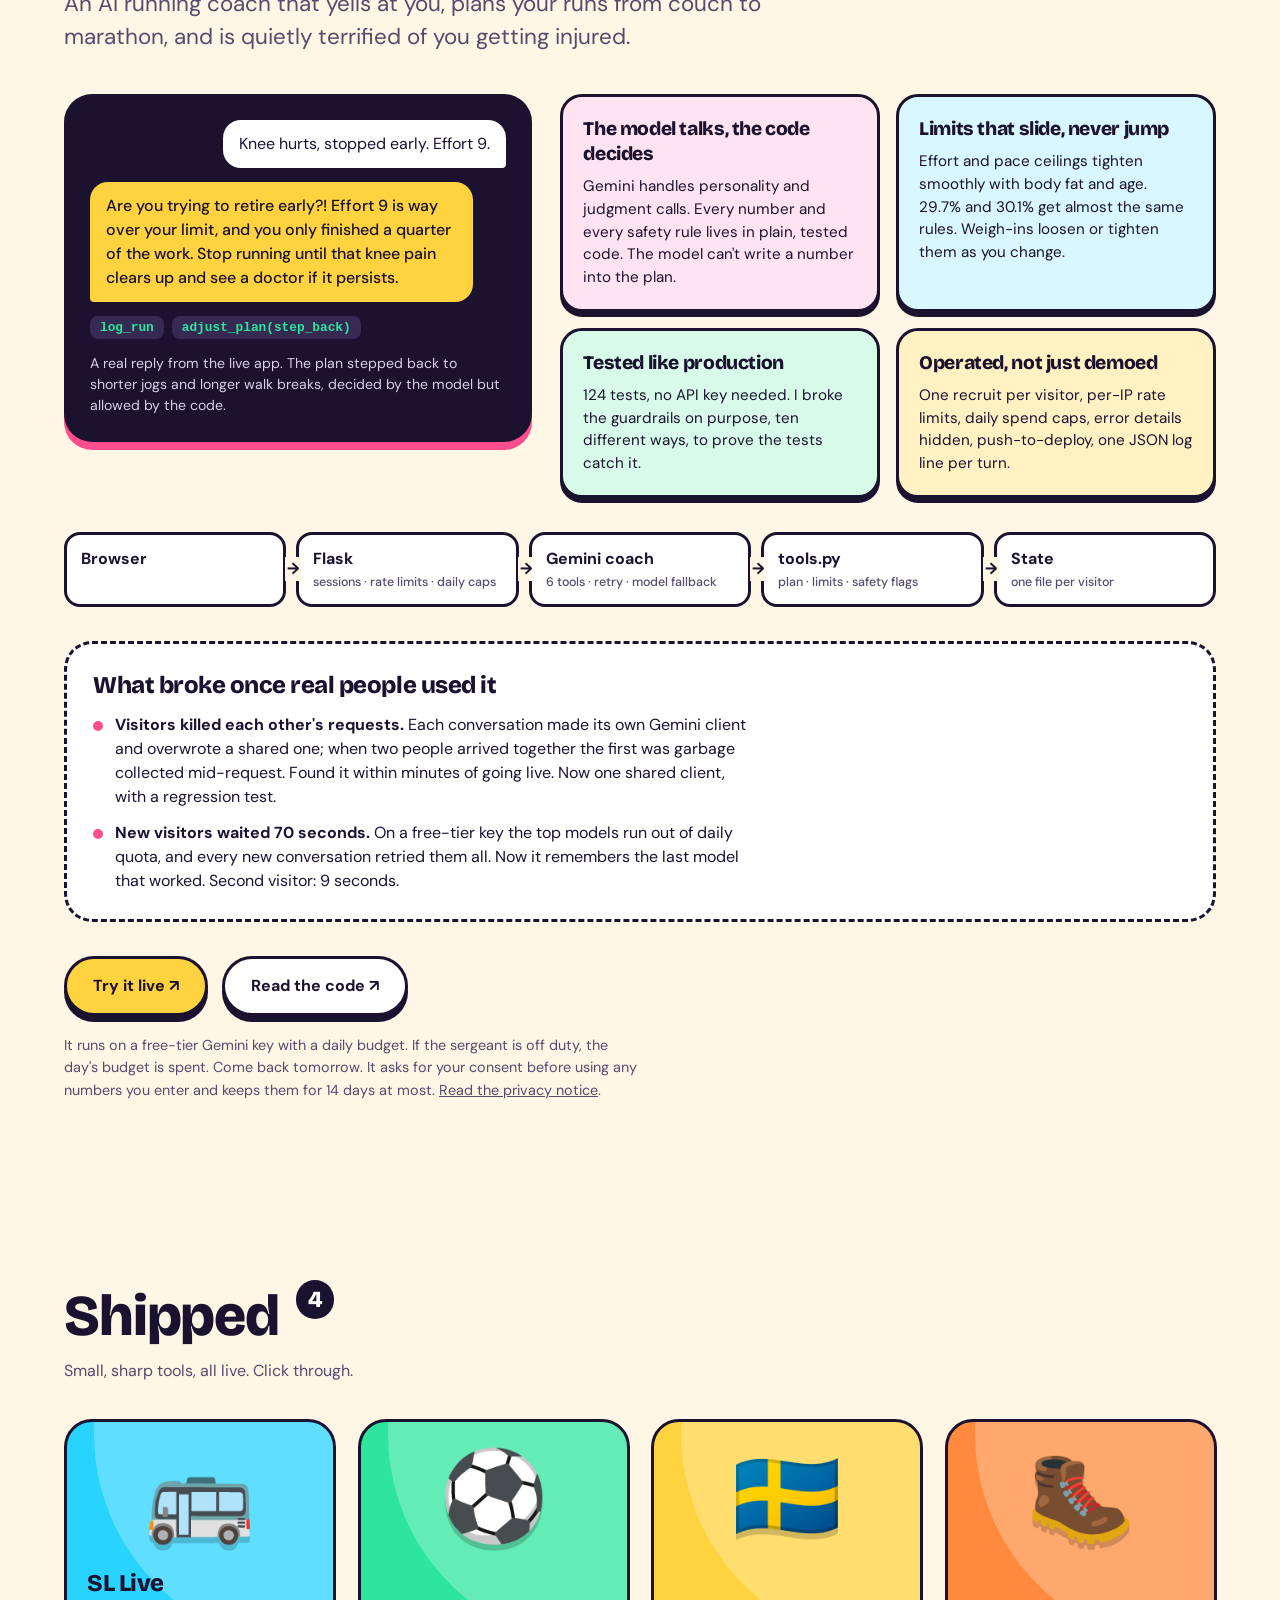
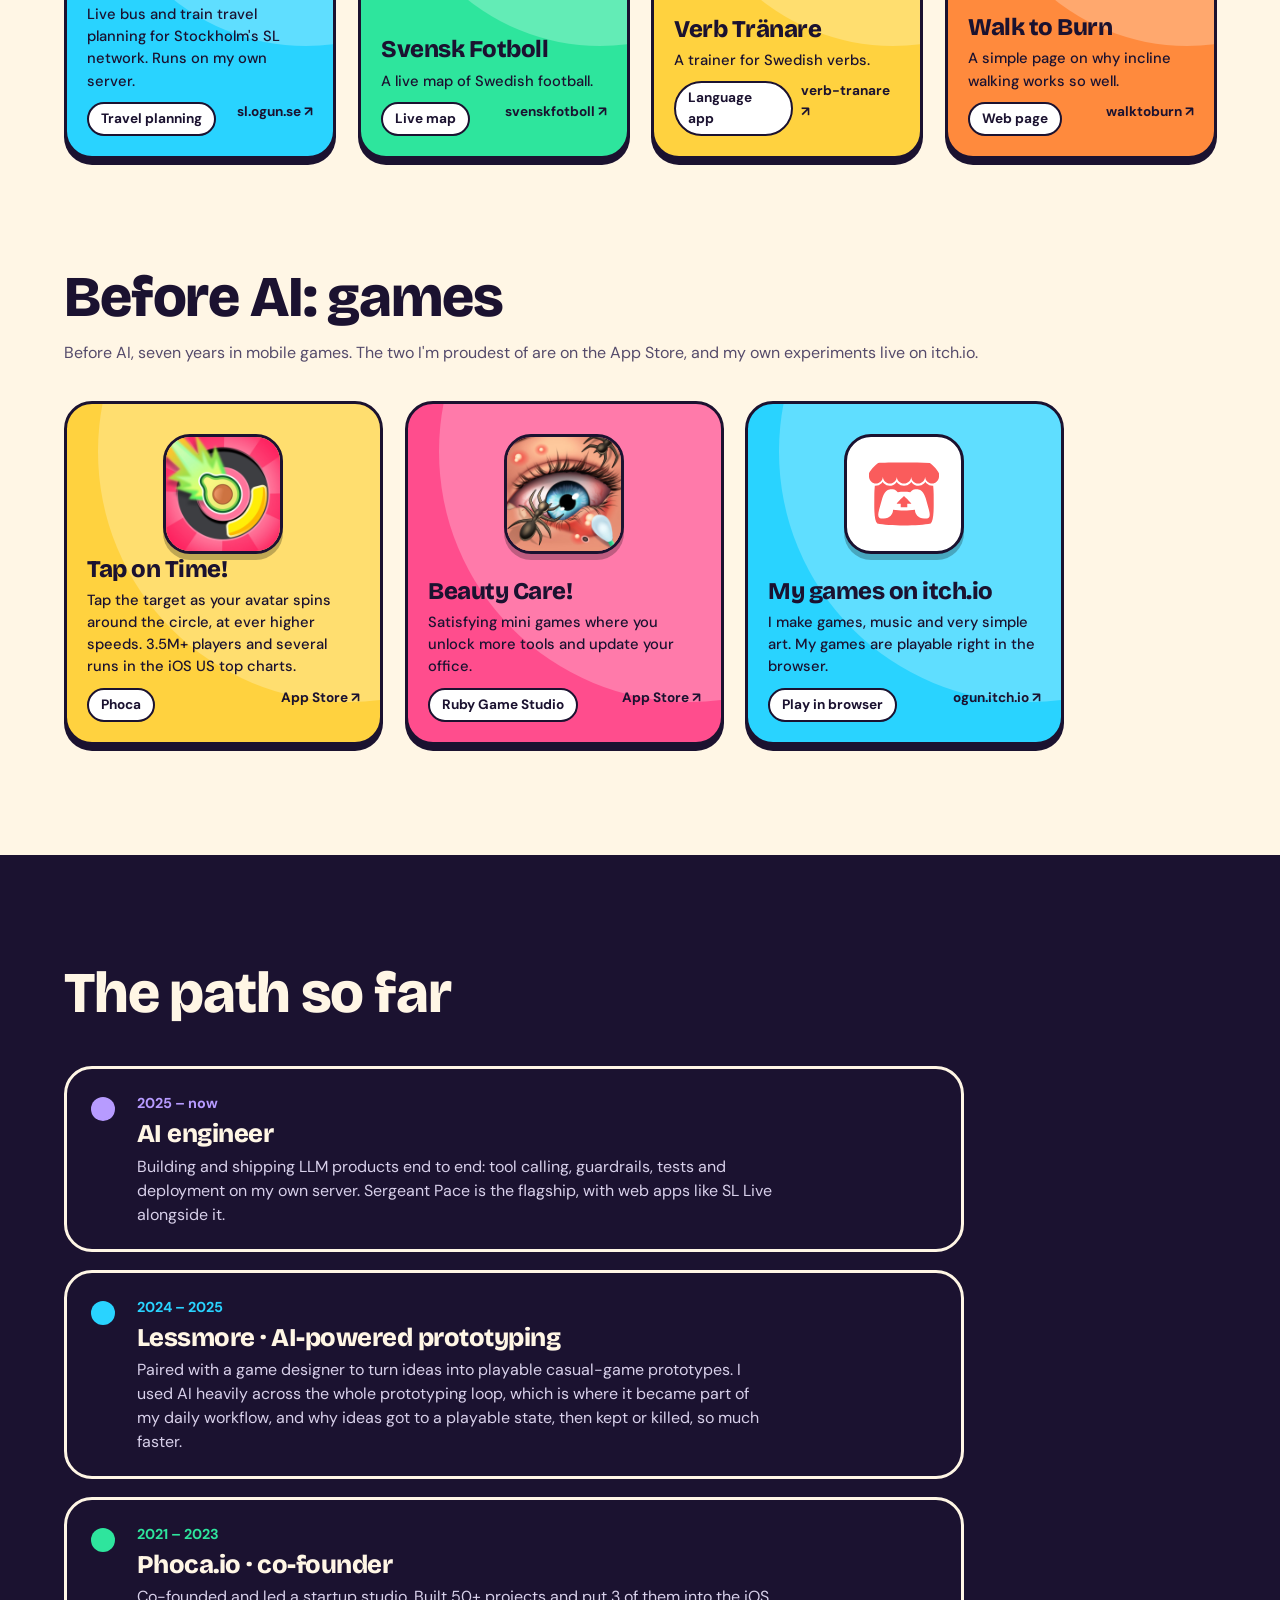
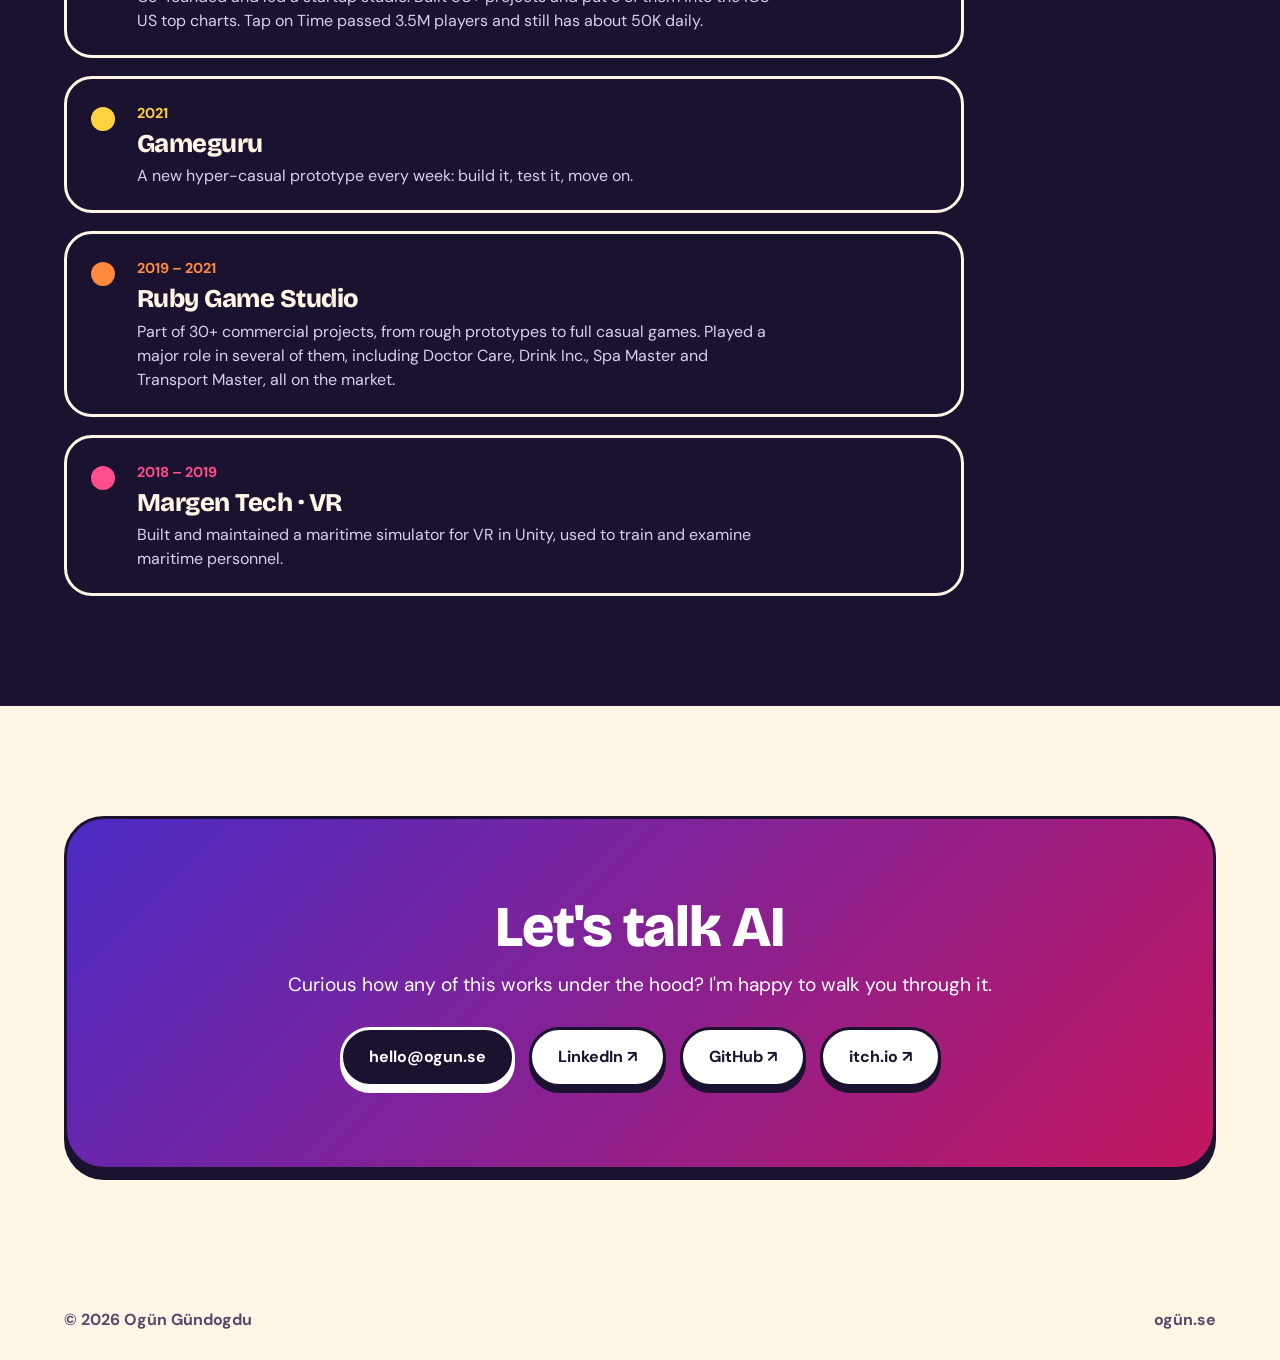
==== commit 383b3fa9: "Shorten the lines of the Sergeant Pace small print Co-Authored-By: Claude Sonnet 5.5 <noreply@anthro" ====
--- a/index.html
+++ b/index.html
@@ -14,7 +14,7 @@
 <link rel="preconnect" href="https://fonts.googleapis.com">
 <link rel="preconnect" href="https://fonts.gstatic.com" crossorigin>
 <link href="https://fonts.googleapis.com/css2?family=Bricolage+Grotesque:opsz,wght@12..96,500;12..96,800&family=DM+Sans:wght@400;500;700&display=swap" rel="stylesheet">
-<link rel="stylesheet" href="style.css?v=4">
+<link rel="stylesheet" href="style.css?v=5">
 </head>
 <body>
 
--- a/style.css
+++ b/style.css
@@ -87,7 +87,7 @@
 .broke ul{list-style:none;display:grid;gap:12px;max-width:60ch}
 .broke li{padding-left:22px;position:relative}
 .broke li::before{content:'';position:absolute;left:0;top:.5em;width:10px;height:10px;border-radius:50%;background:var(--pink)}
-.fine{margin-top:18px;font-size:.9rem;color:var(--muted);max-width:640px}
+.fine{margin-top:18px;font-size:.9rem;line-height:1.55;color:var(--muted);max-width:58ch}
 
 /* cards (shipped + games) */
 .head{display:flex;justify-content:space-between;align-items:end;gap:20px;flex-wrap:wrap}
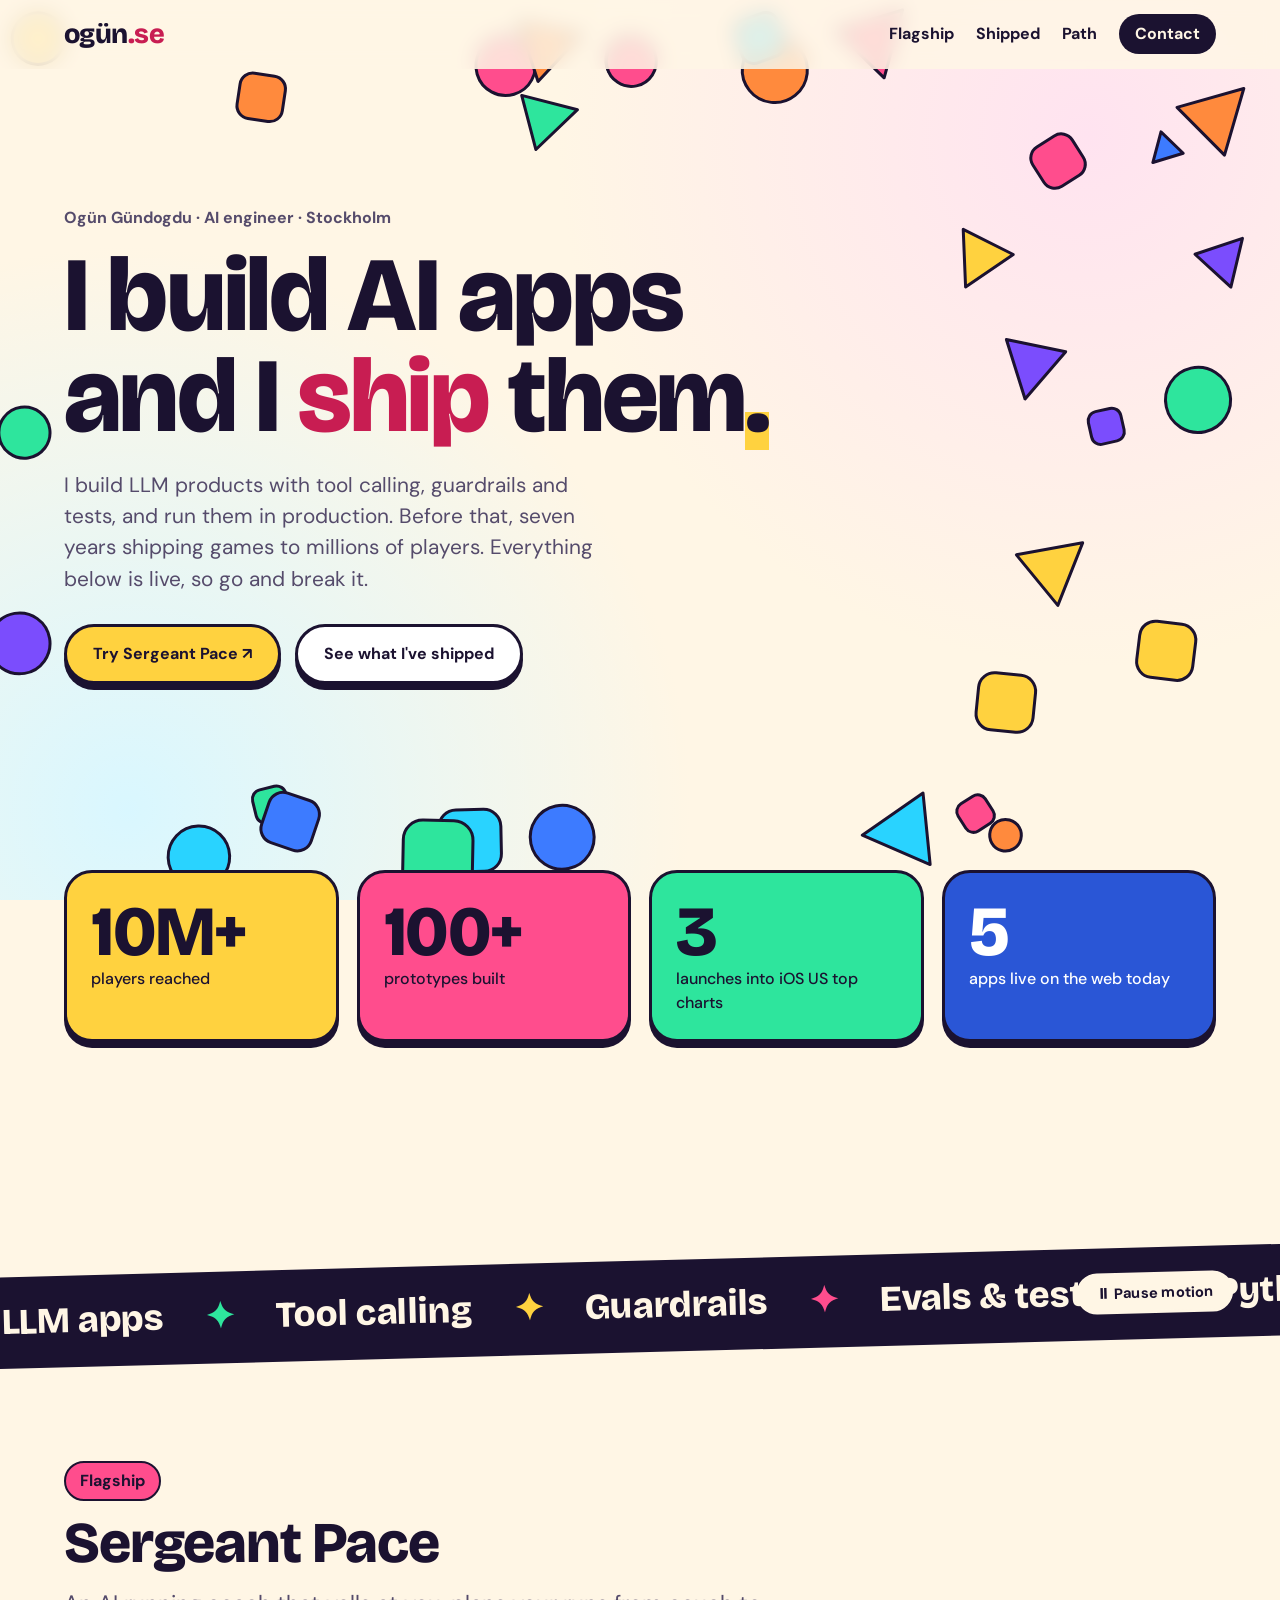
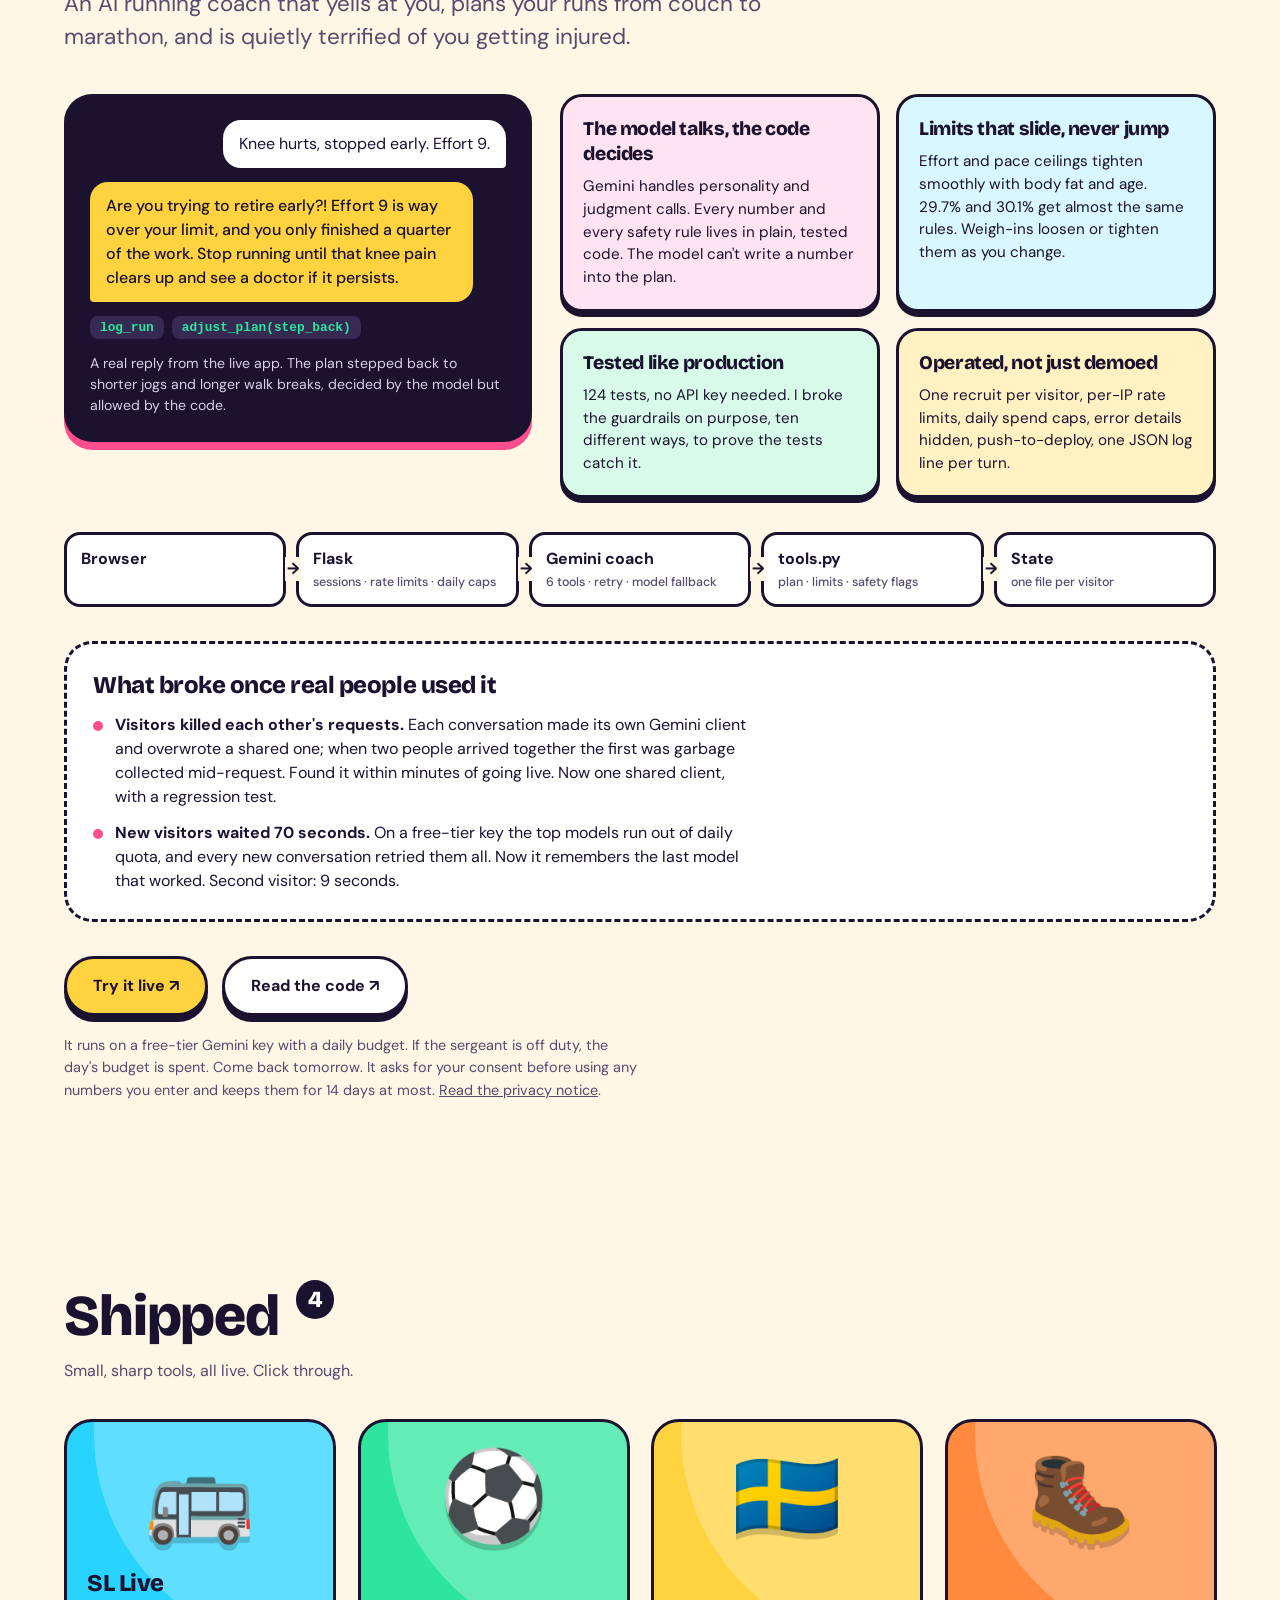
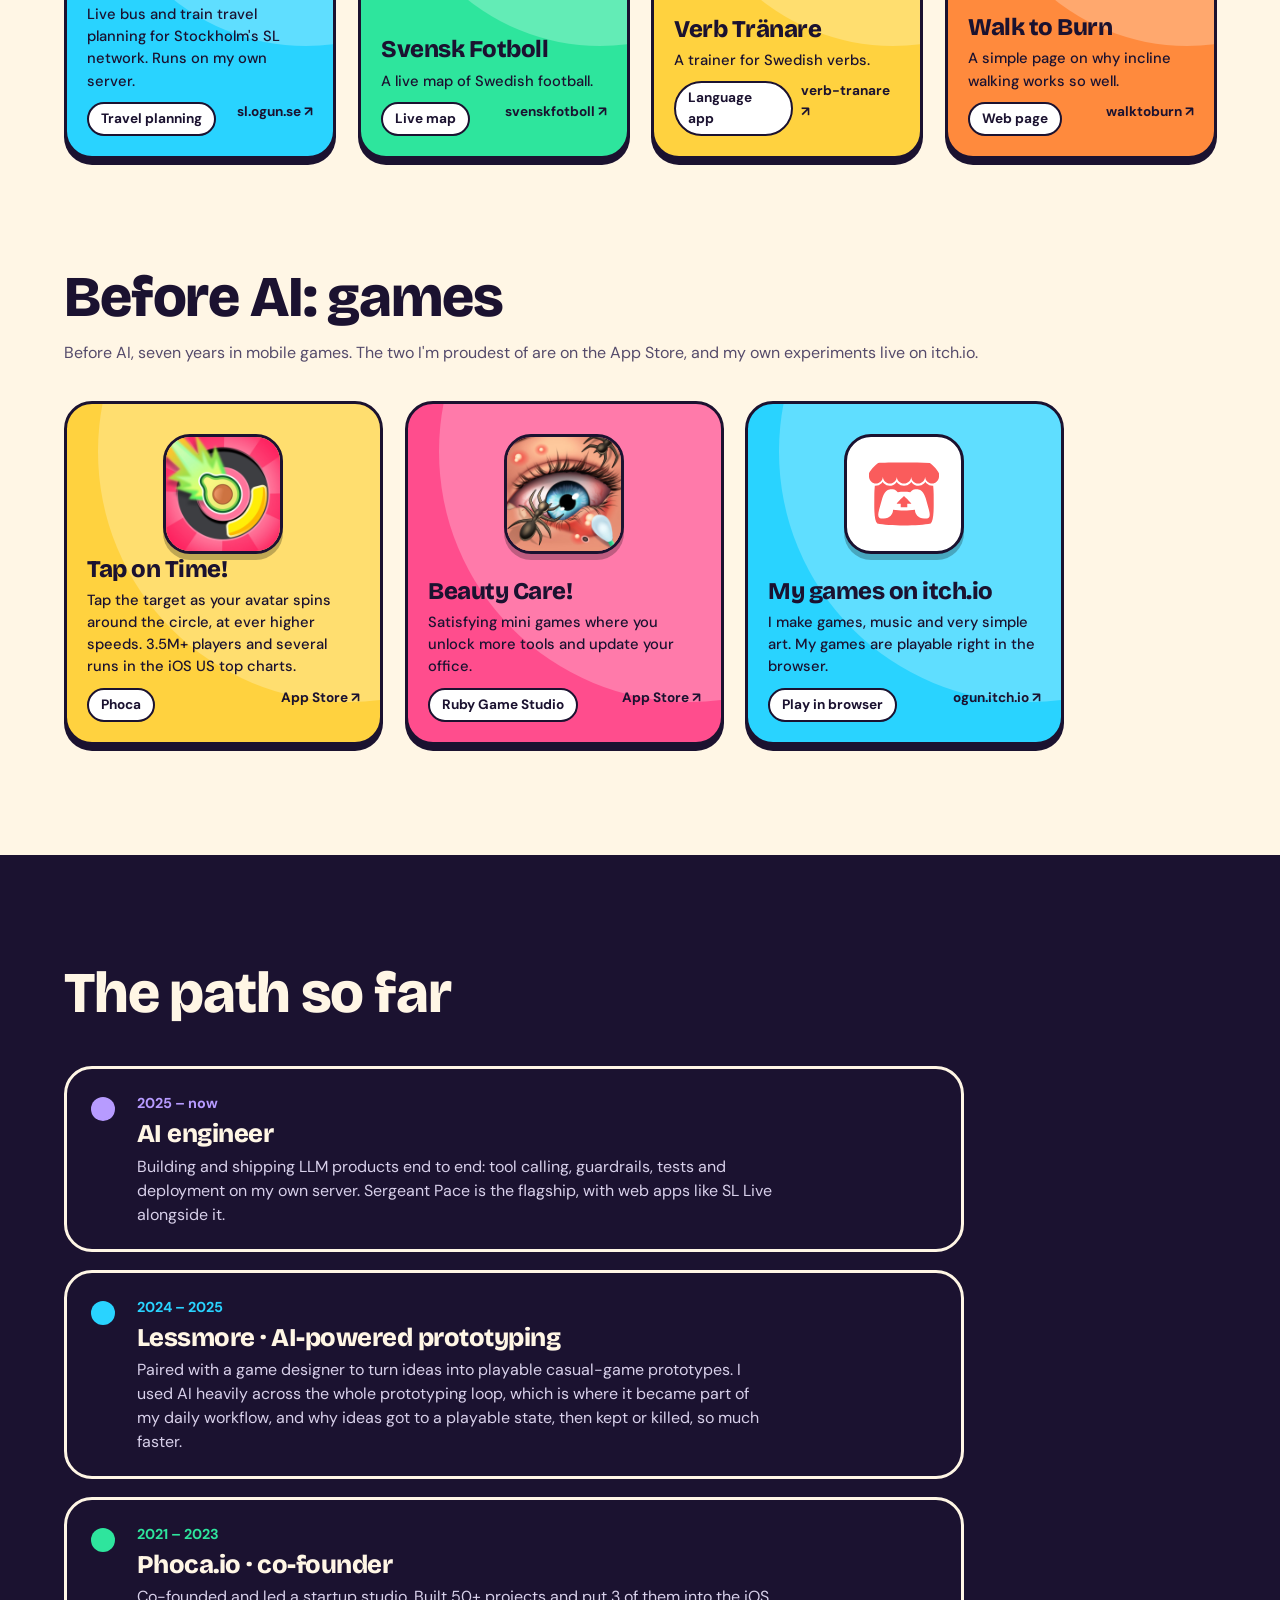
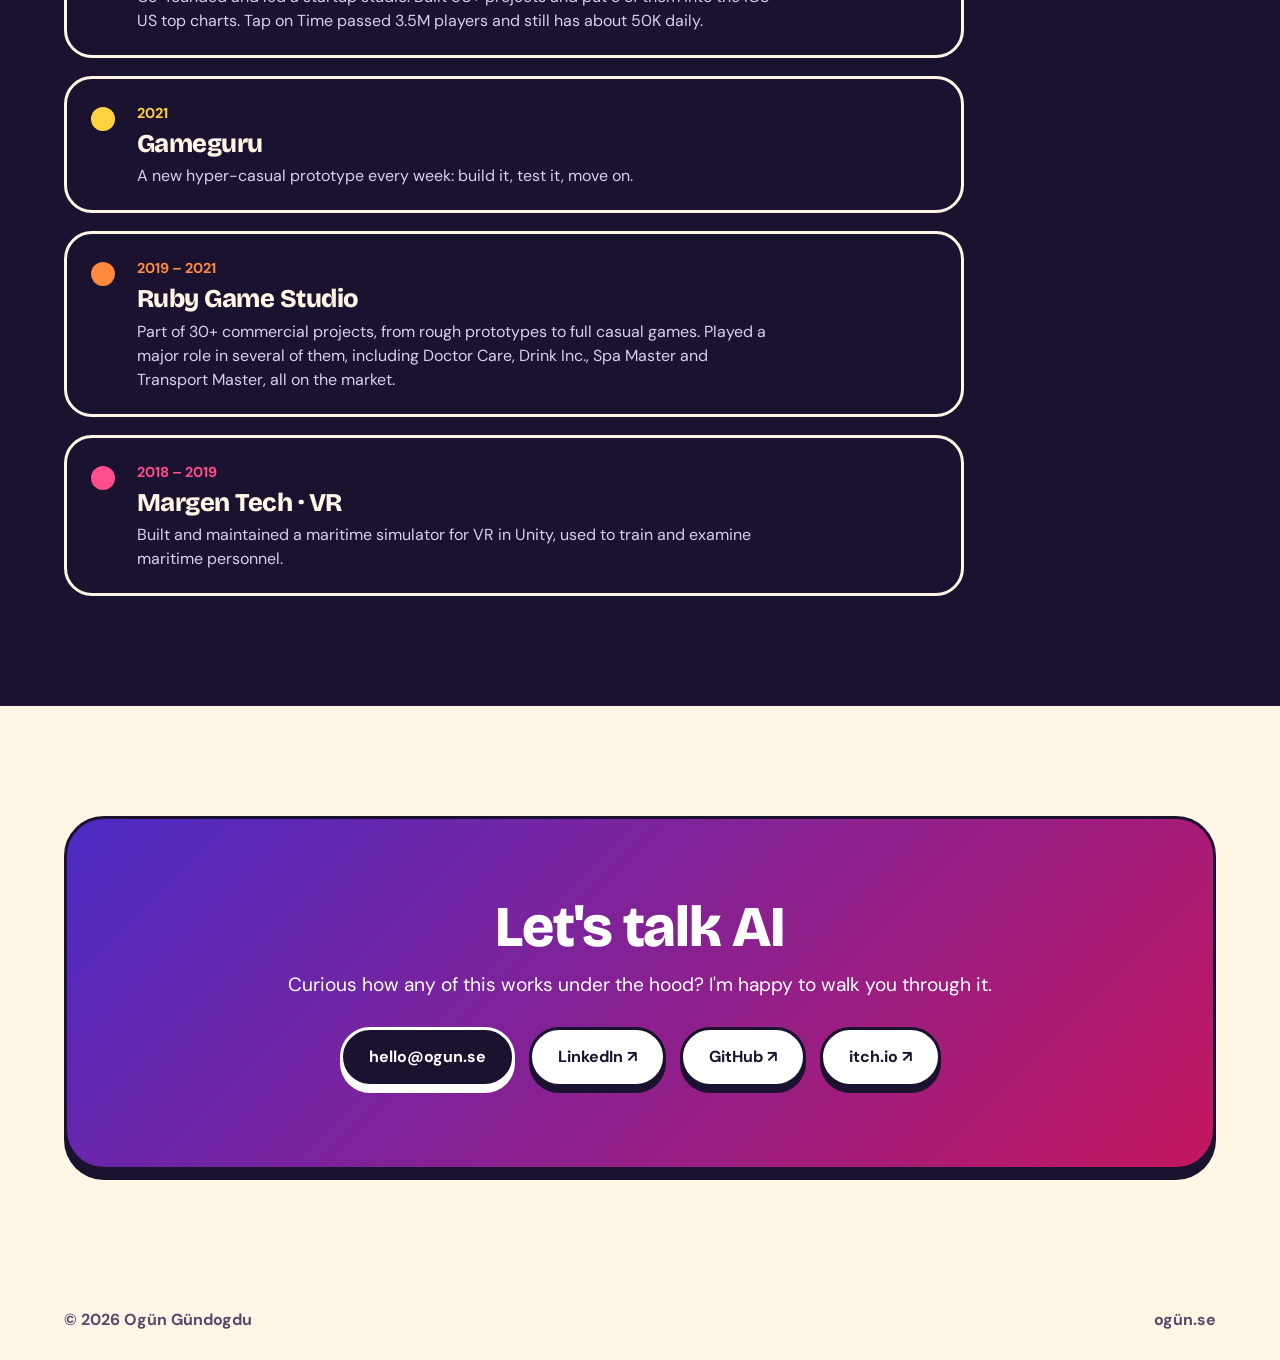
==== commit 716554c9: "Write the contact address as plain text; no mailto links anywhere Co-Authored-By: Claude Sonnet 5.5 " ====
--- a/index.html
+++ b/index.html
@@ -14,7 +14,7 @@
 <link rel="preconnect" href="https://fonts.googleapis.com">
 <link rel="preconnect" href="https://fonts.gstatic.com" crossorigin>
 <link href="https://fonts.googleapis.com/css2?family=Bricolage+Grotesque:opsz,wght@12..96,500;12..96,800&family=DM+Sans:wght@400;500;700&display=swap" rel="stylesheet">
-<link rel="stylesheet" href="style.css?v=5">
+<link rel="stylesheet" href="style.css?v=6">
 </head>
 <body>
 
@@ -167,7 +167,7 @@
       <h2>Let's talk AI</h2>
       <p>Curious how any of this works under the hood? I'm happy to walk you through it.</p>
       <div class="cta">
-        <a class="btn btn-dark" id="mail" href="mailto:hello@ogun.se">hello@ogun.se</a>
+        <span class="email">hello@ogun.se</span>
         <a class="btn btn-ghost" href="https://www.linkedin.com/in/ogungundogdu" target="_blank" rel="noopener">LinkedIn ↗</a>
         <a class="btn btn-ghost" href="https://github.com/oguneg" target="_blank" rel="noopener">GitHub ↗</a>
         <a class="btn btn-ghost" href="https://ogun.itch.io" target="_blank" rel="noopener">itch.io ↗</a>
--- a/style.css
+++ b/style.css
@@ -42,6 +42,8 @@
 .btn-ghost{background:#fff}
 .btn-dark{background:var(--ink);color:#fff;border-color:#fff;box-shadow:0 6px 0 #fff}
 .btn-dark:hover{box-shadow:0 3px 0 #fff}
+/* The address is plain text on purpose (no mailto links, ever): one click selects all of it so it is easy to copy. */
+.email{display:inline-block;padding:15px 26px;border-radius:99px;font-weight:700;background:var(--ink);color:#fff;border:3px solid #fff;box-shadow:0 6px 0 #fff;user-select:all;cursor:text}
 
 /* stats */
 .stats{display:grid;grid-template-columns:repeat(auto-fit,minmax(220px,1fr));gap:18px;padding-top:0;margin-top:-30px;position:relative;z-index:3}
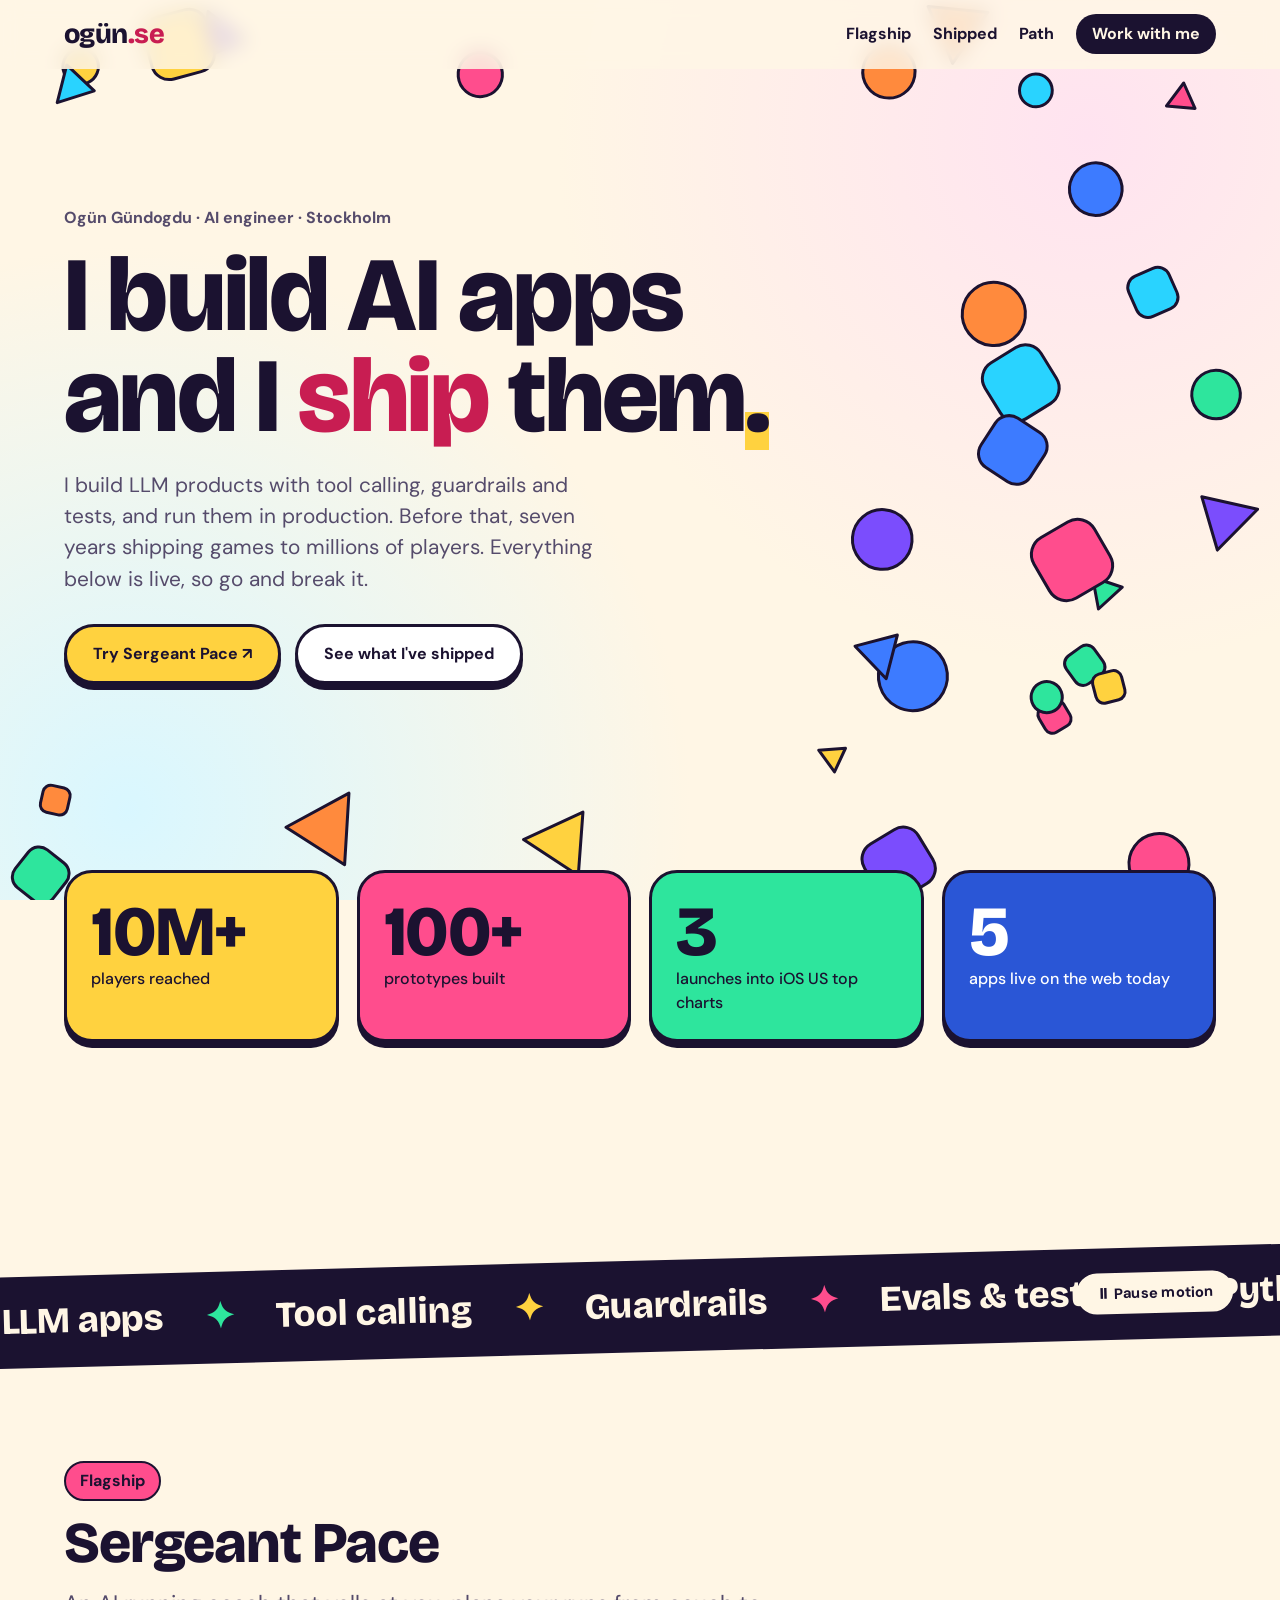
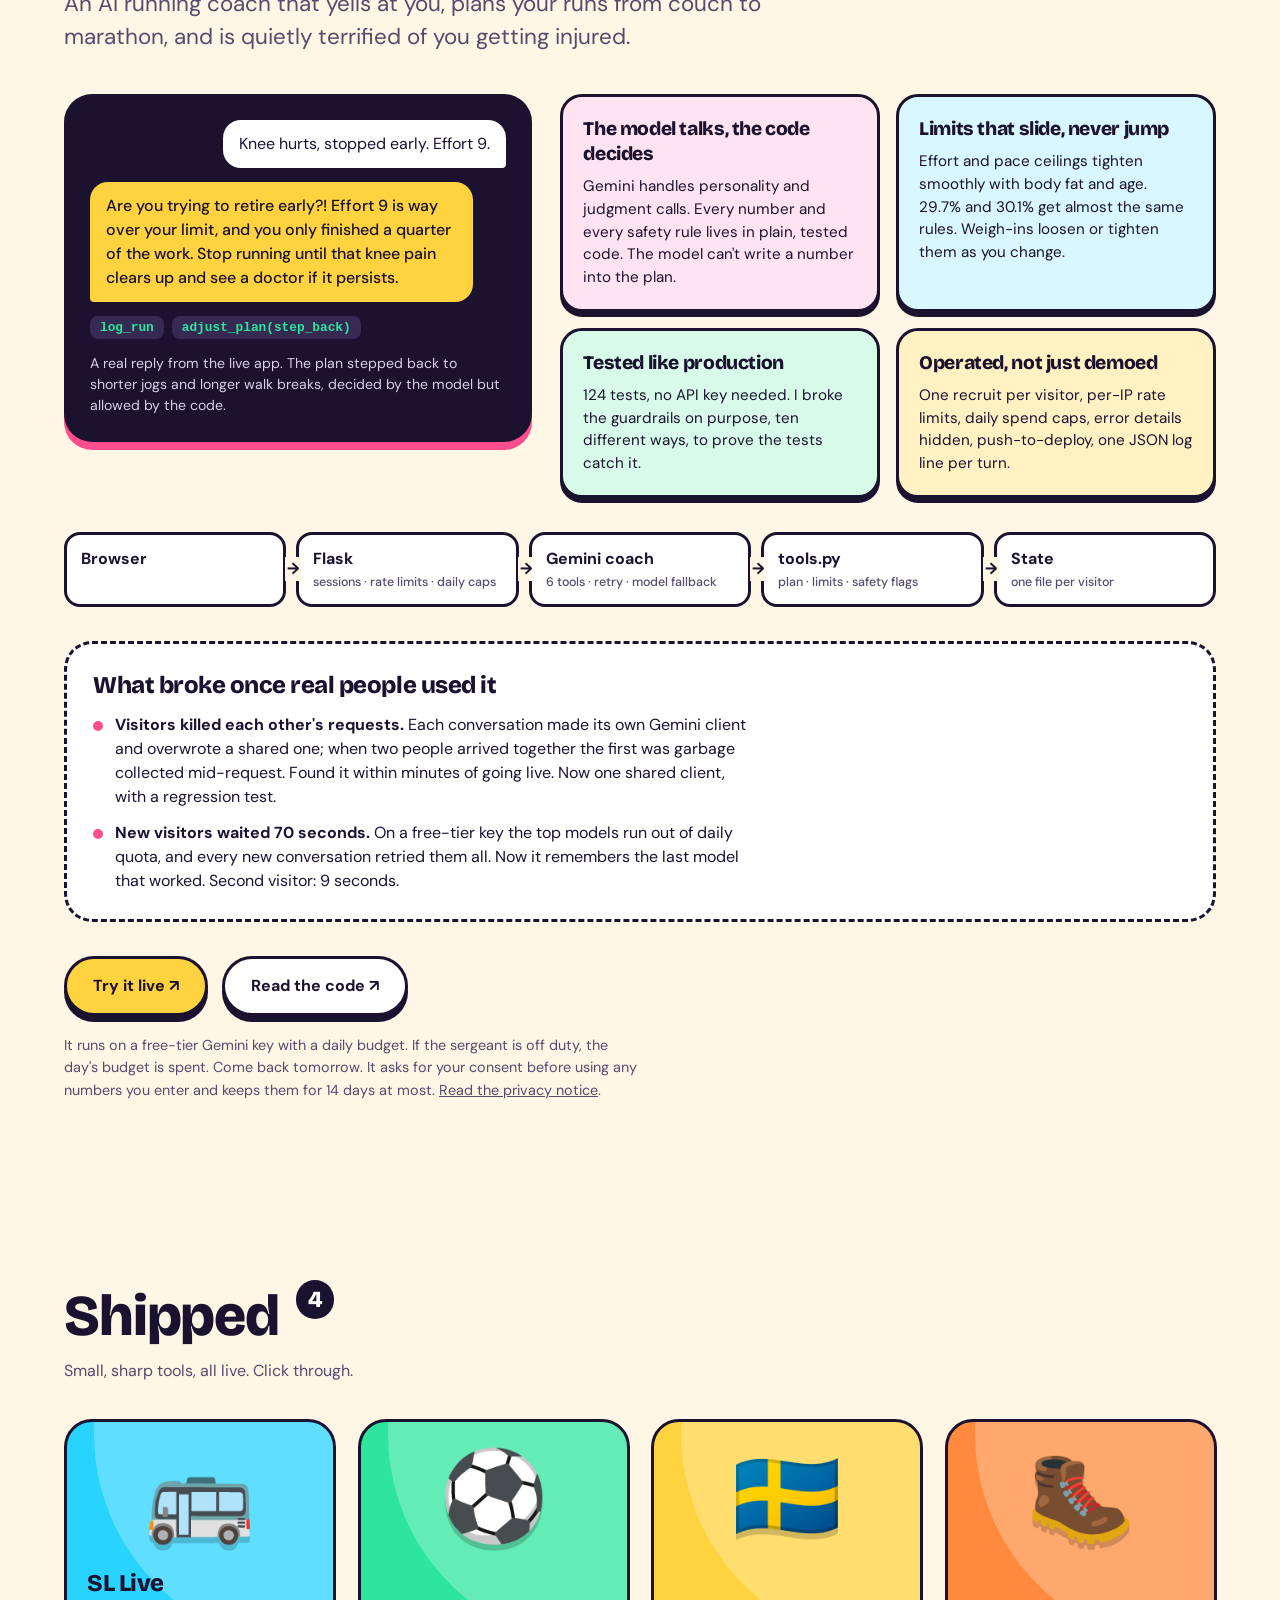
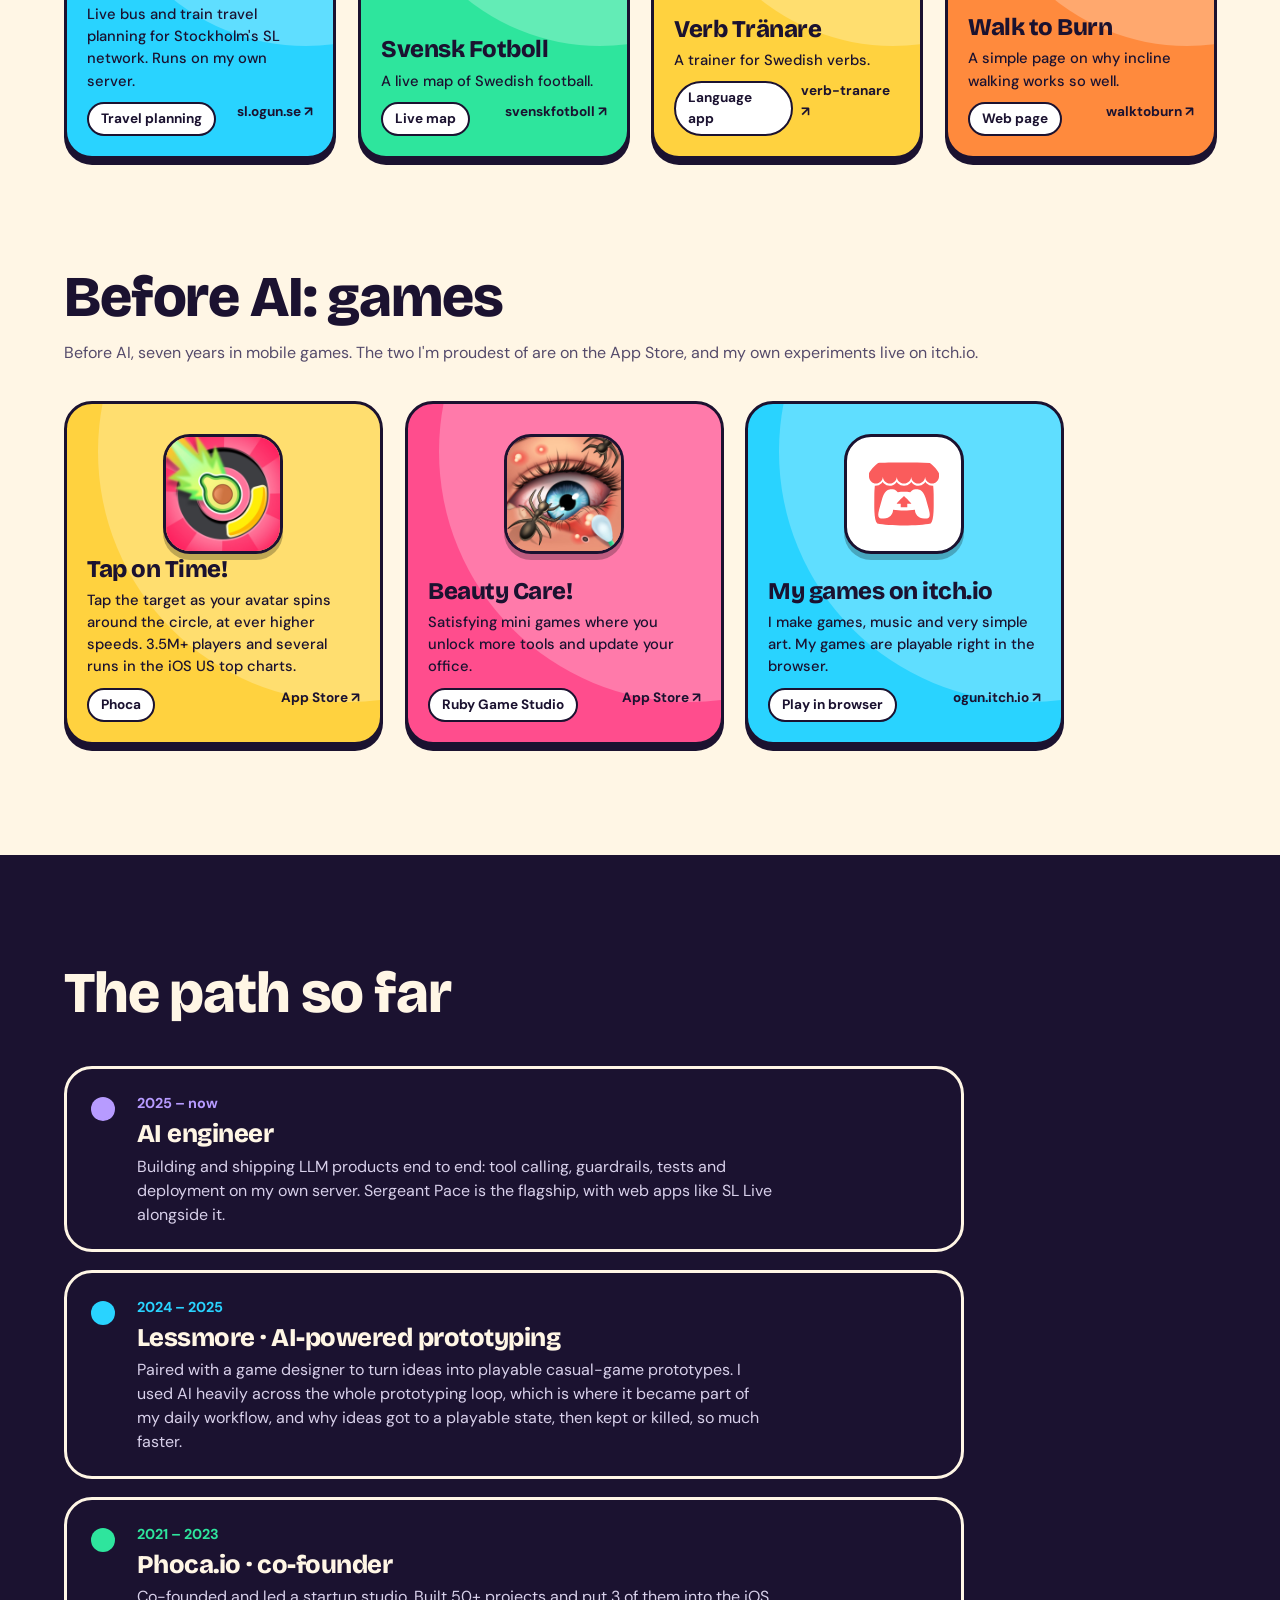
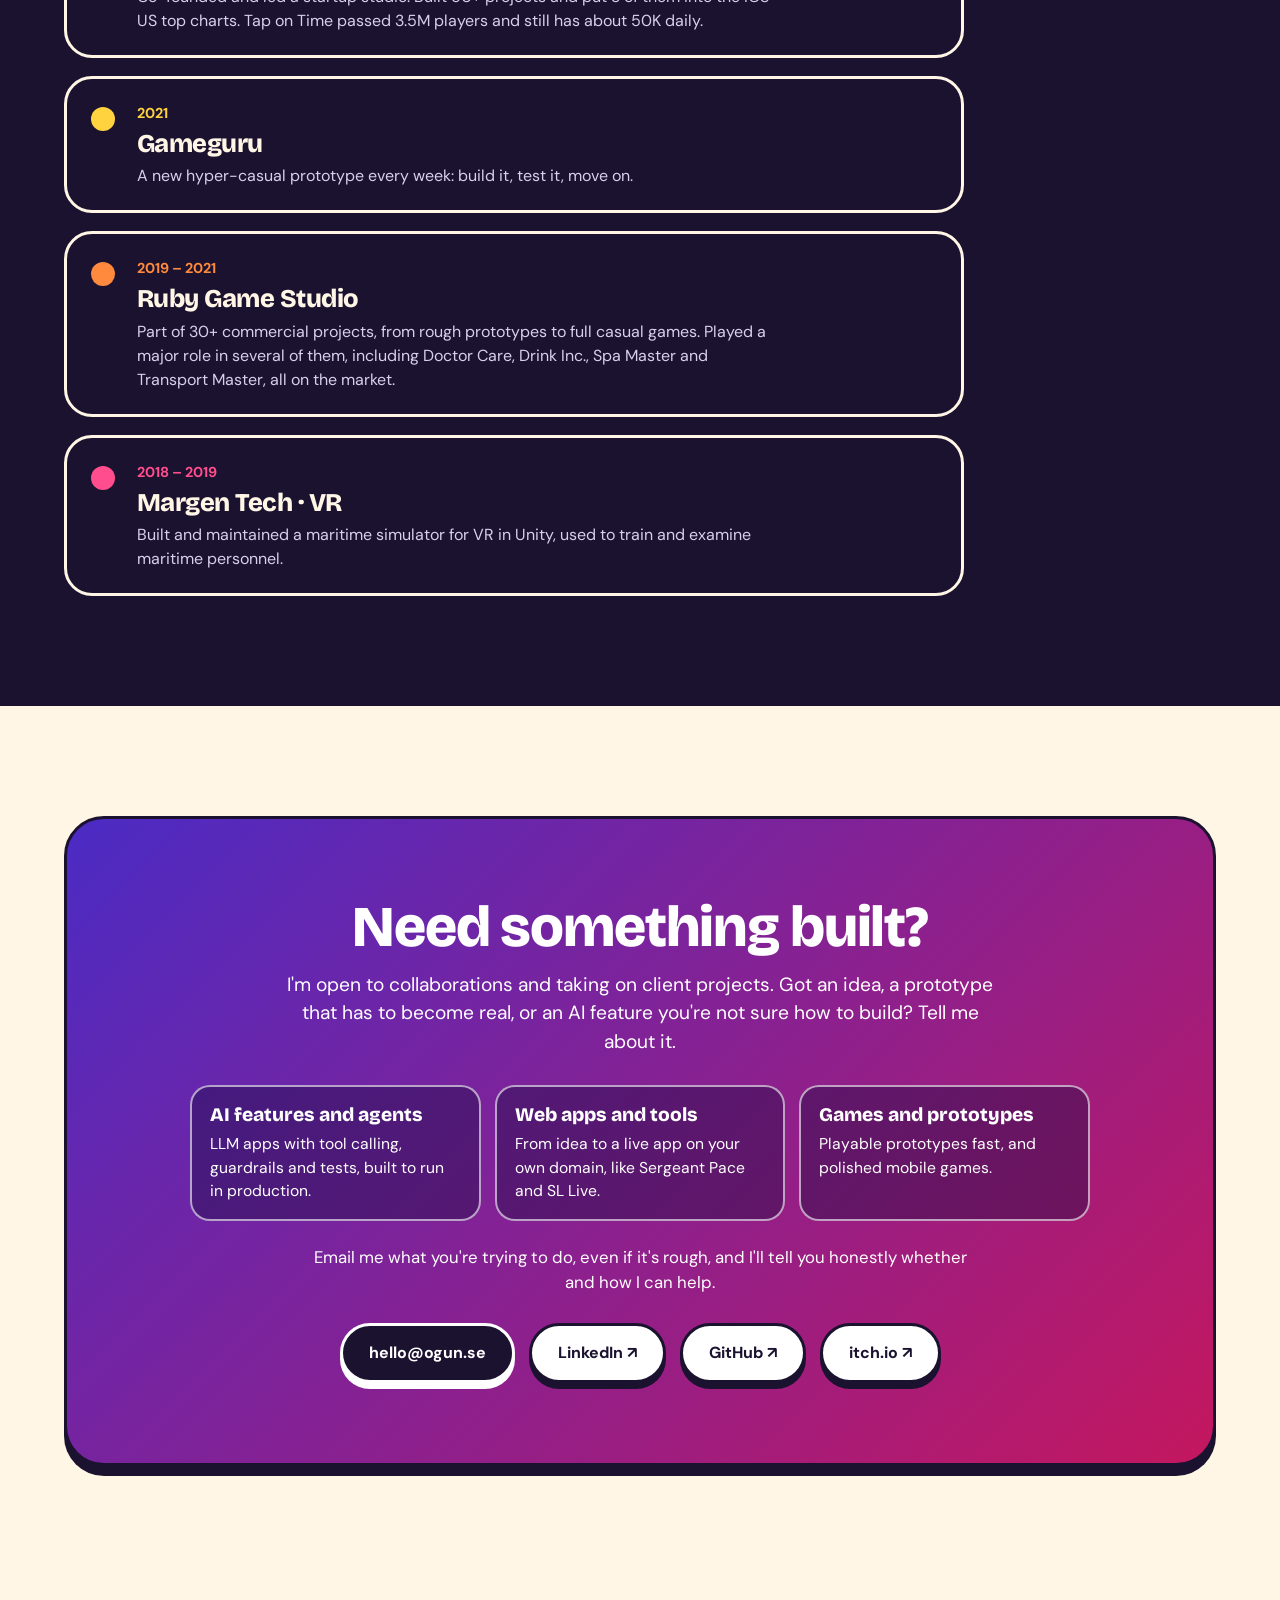
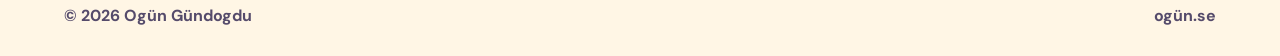
==== commit 185e40db: "Contact section: invite client projects and collaborations The site is now also the shop window for " ====
--- a/index.html
+++ b/index.html
@@ -14,7 +14,7 @@
 <link rel="preconnect" href="https://fonts.googleapis.com">
 <link rel="preconnect" href="https://fonts.gstatic.com" crossorigin>
 <link href="https://fonts.googleapis.com/css2?family=Bricolage+Grotesque:opsz,wght@12..96,500;12..96,800&family=DM+Sans:wght@400;500;700&display=swap" rel="stylesheet">
-<link rel="stylesheet" href="style.css?v=6">
+<link rel="stylesheet" href="style.css?v=7">
 </head>
 <body>
 
@@ -24,7 +24,7 @@
     <a href="#pace">Flagship</a>
     <a href="#shipped">Shipped</a>
     <a href="#path">Path</a>
-    <a class="pill" href="#contact">Contact</a>
+    <a class="pill" href="#contact">Work with me</a>
   </nav>
 </header>
 
@@ -164,8 +164,14 @@
 
   <section id="contact" class="play">
     <div class="play-box">
-      <h2>Let's talk AI</h2>
-      <p>Curious how any of this works under the hood? I'm happy to walk you through it.</p>
+      <h2>Need something built?</h2>
+      <p>I'm open to collaborations and taking on client projects. Got an idea, a prototype that has to become real, or an AI feature you're not sure how to build? Tell me about it.</p>
+      <ul class="offer">
+        <li><b>AI features and agents</b><span>LLM apps with tool calling, guardrails and tests, built to run in production.</span></li>
+        <li><b>Web apps and tools</b><span>From idea to a live app on your own domain, like Sergeant Pace and SL Live.</span></li>
+        <li><b>Games and prototypes</b><span>Playable prototypes fast, and polished mobile games.</span></li>
+      </ul>
+      <p class="how">Email me what you're trying to do, even if it's rough, and I'll tell you honestly whether and how I can help.</p>
       <div class="cta">
         <span class="email">hello@ogun.se</span>
         <a class="btn btn-ghost" href="https://www.linkedin.com/in/ogungundogdu" target="_blank" rel="noopener">LinkedIn ↗</a>
--- a/style.css
+++ b/style.css
@@ -127,6 +127,11 @@
 .play-box{background:#8a1e84 linear-gradient(135deg,#4b2bc4,#c4175f);color:#fff;border:3px solid var(--ink);border-radius:40px;box-shadow:0 10px 0 var(--ink);padding:32px 24px;padding:clamp(32px,7vw,80px);text-align:center}
 .play-box p{margin:14px auto 28px;font-size:1.2rem;max-width:56ch}
 .play-box .cta{justify-content:center}
+.offer{list-style:none;display:grid;grid-template-columns:repeat(auto-fit,minmax(210px,1fr));gap:14px;margin:26px auto 4px;max-width:900px;text-align:left}
+.offer li{background:rgba(20,10,60,.4);border:2px solid rgba(255,255,255,.6);border-radius:20px;padding:16px 18px}
+.offer b{display:block;font-family:'Bricolage Grotesque','DM Sans',sans-serif;font-weight:800;font-size:1.2rem;line-height:1.2;margin-bottom:6px}
+.offer span{display:block;font-size:.98rem;line-height:1.5}
+.play-box .how{font-size:1.05rem;margin-top:24px}
 footer{display:flex;justify-content:space-between;padding:28px clamp(20px,5vw,64px);font-weight:700;color:var(--muted)}
 
 /* reveal */
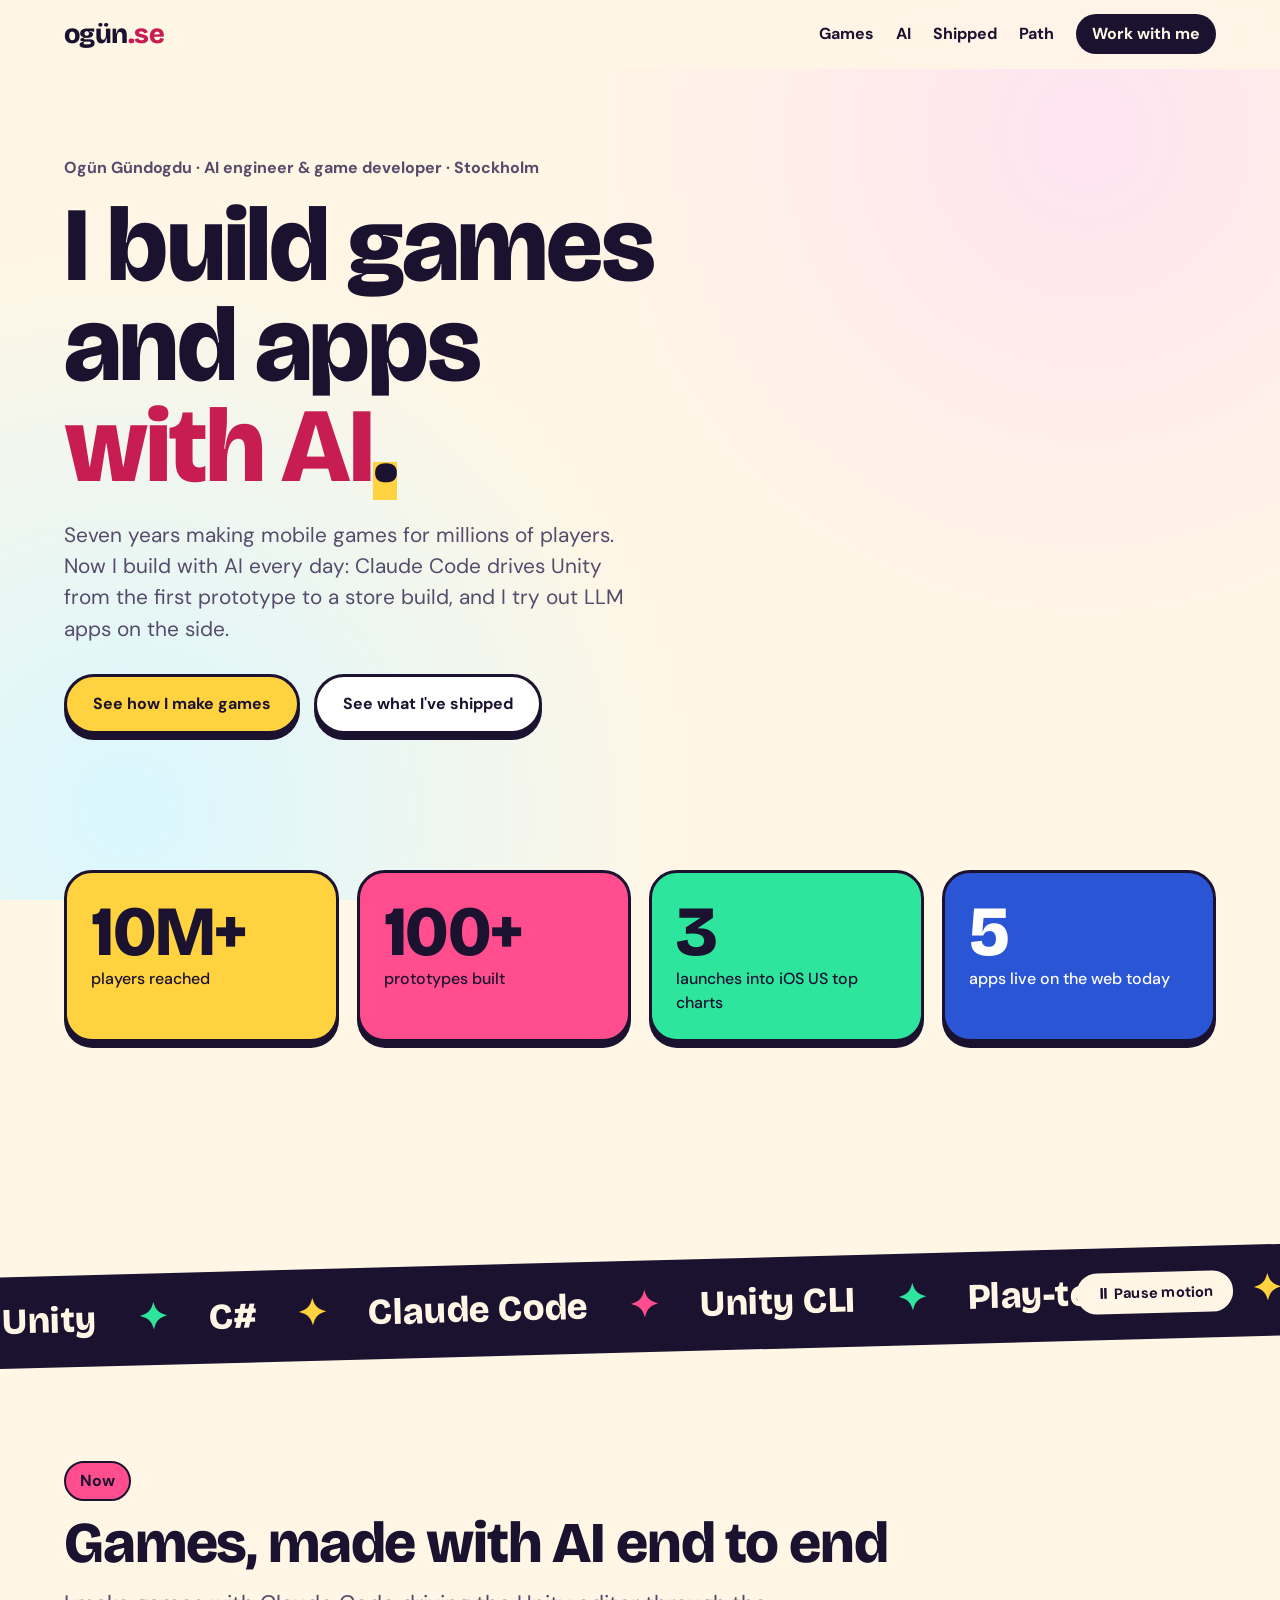
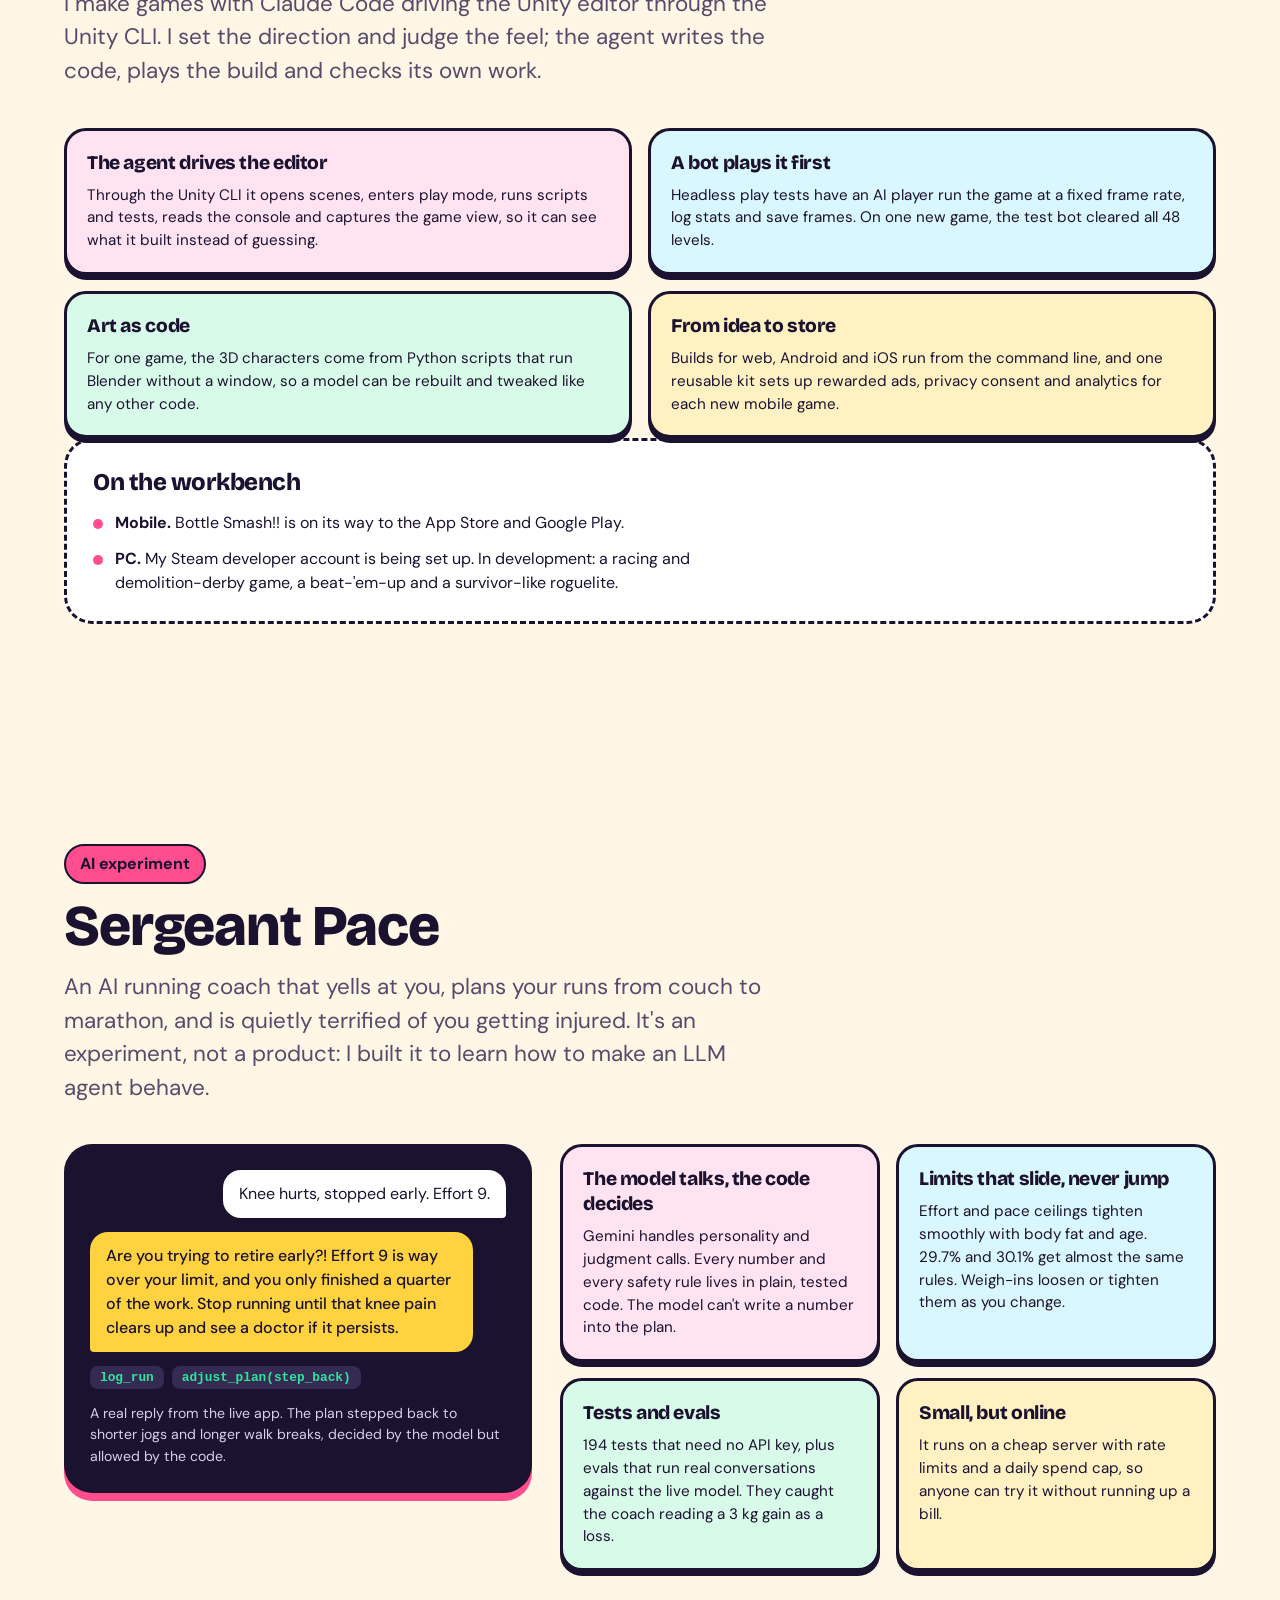
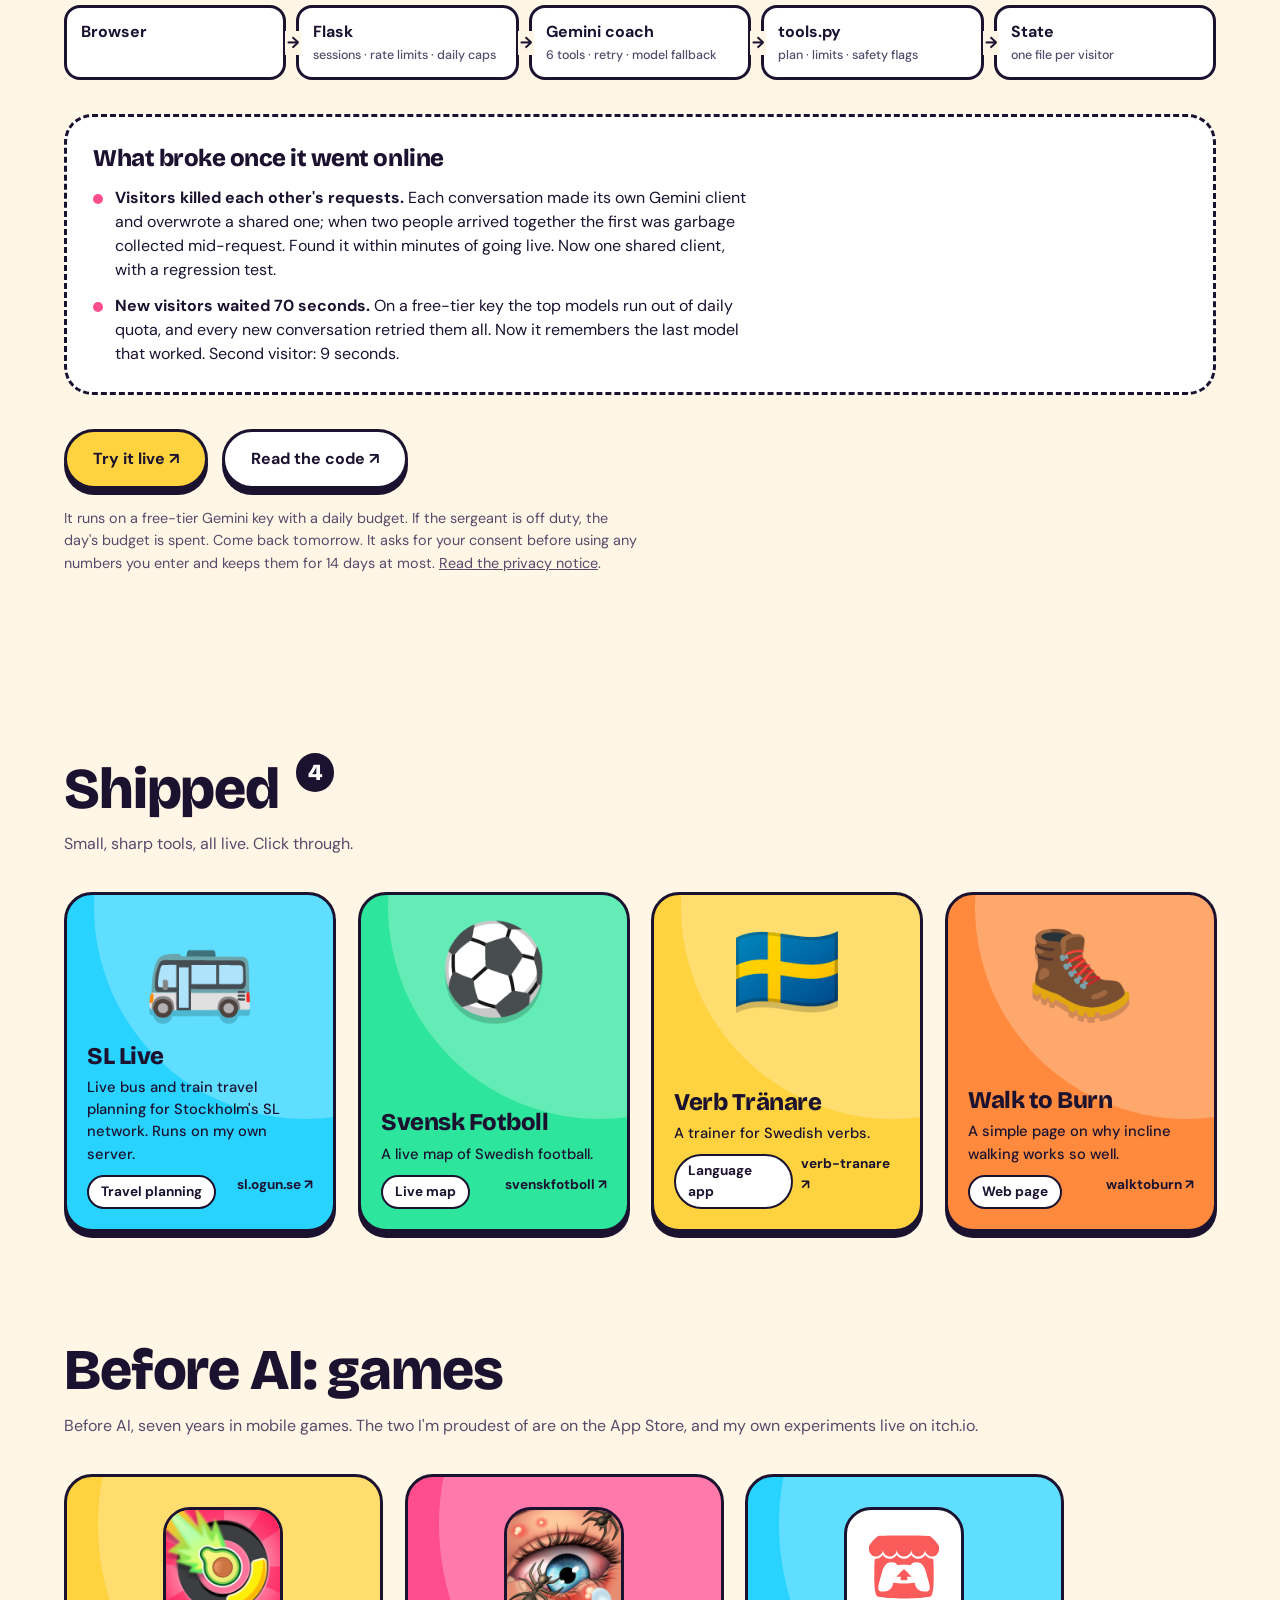
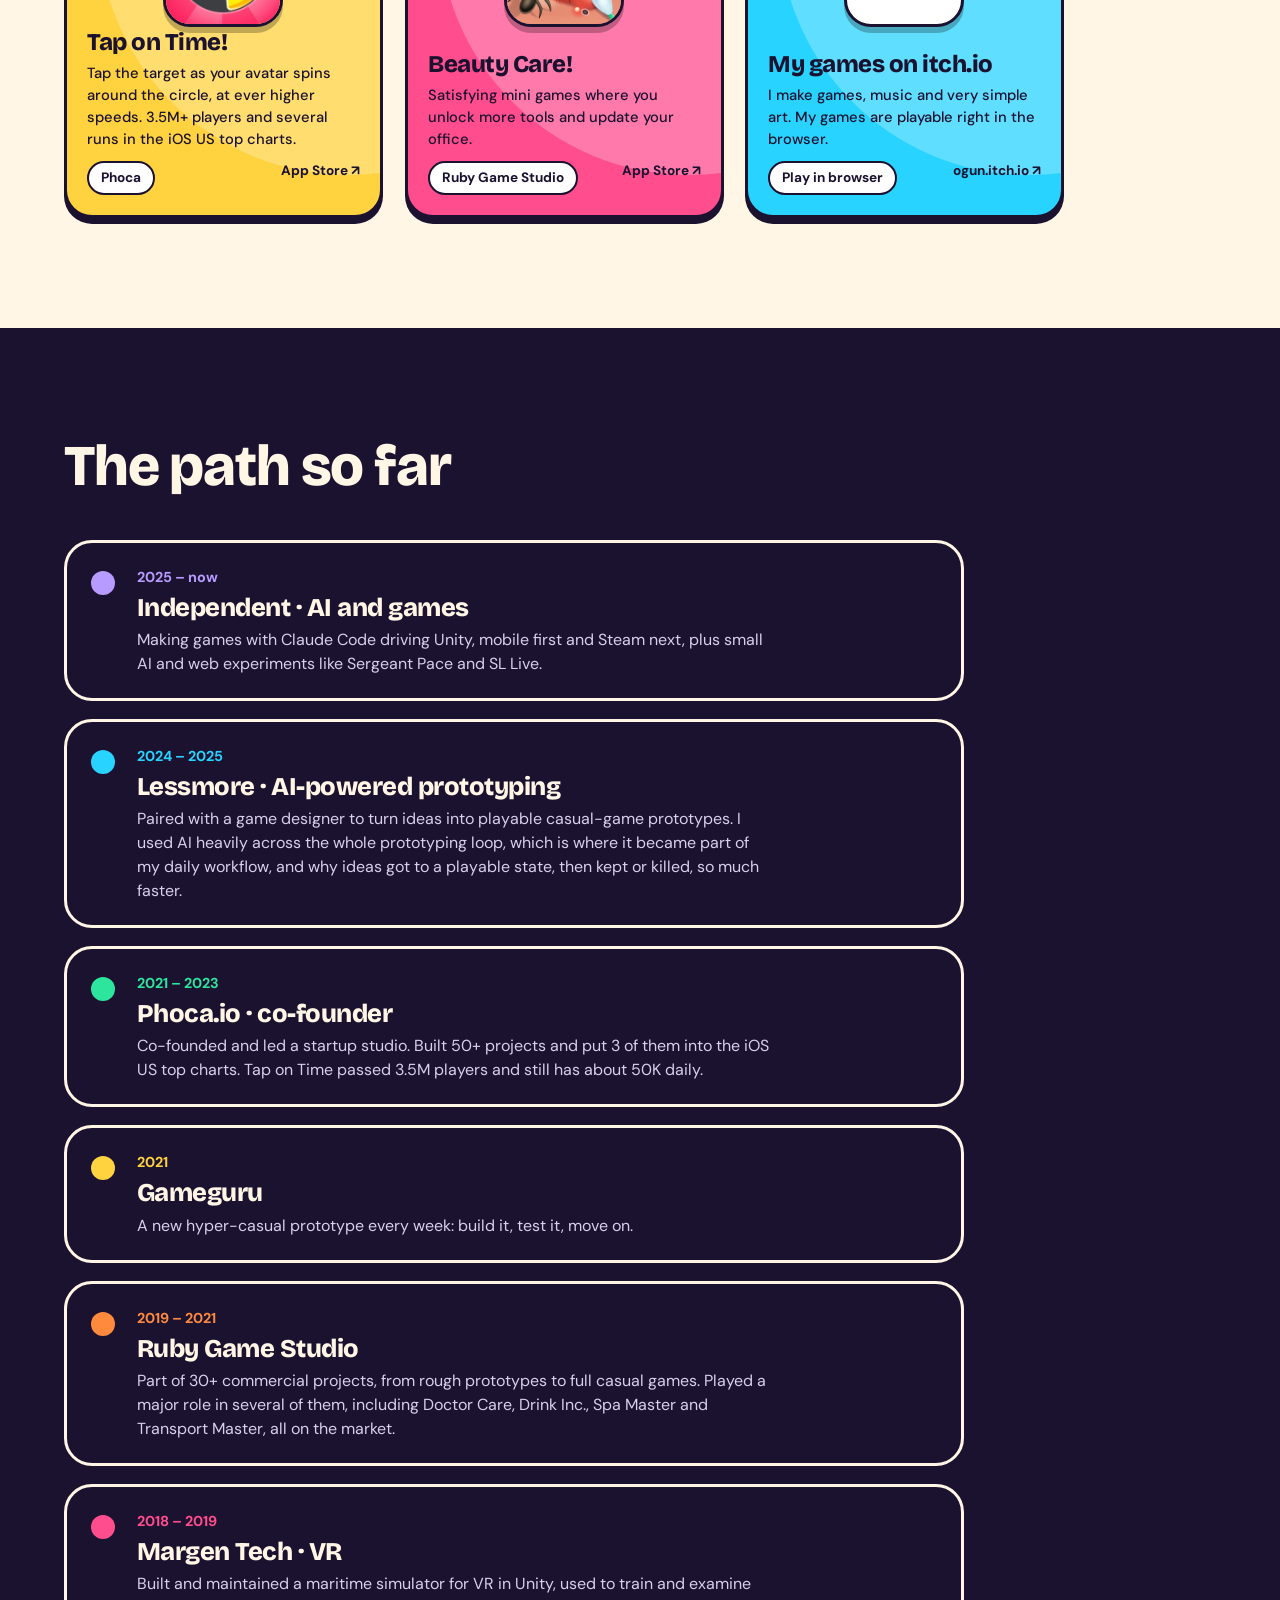
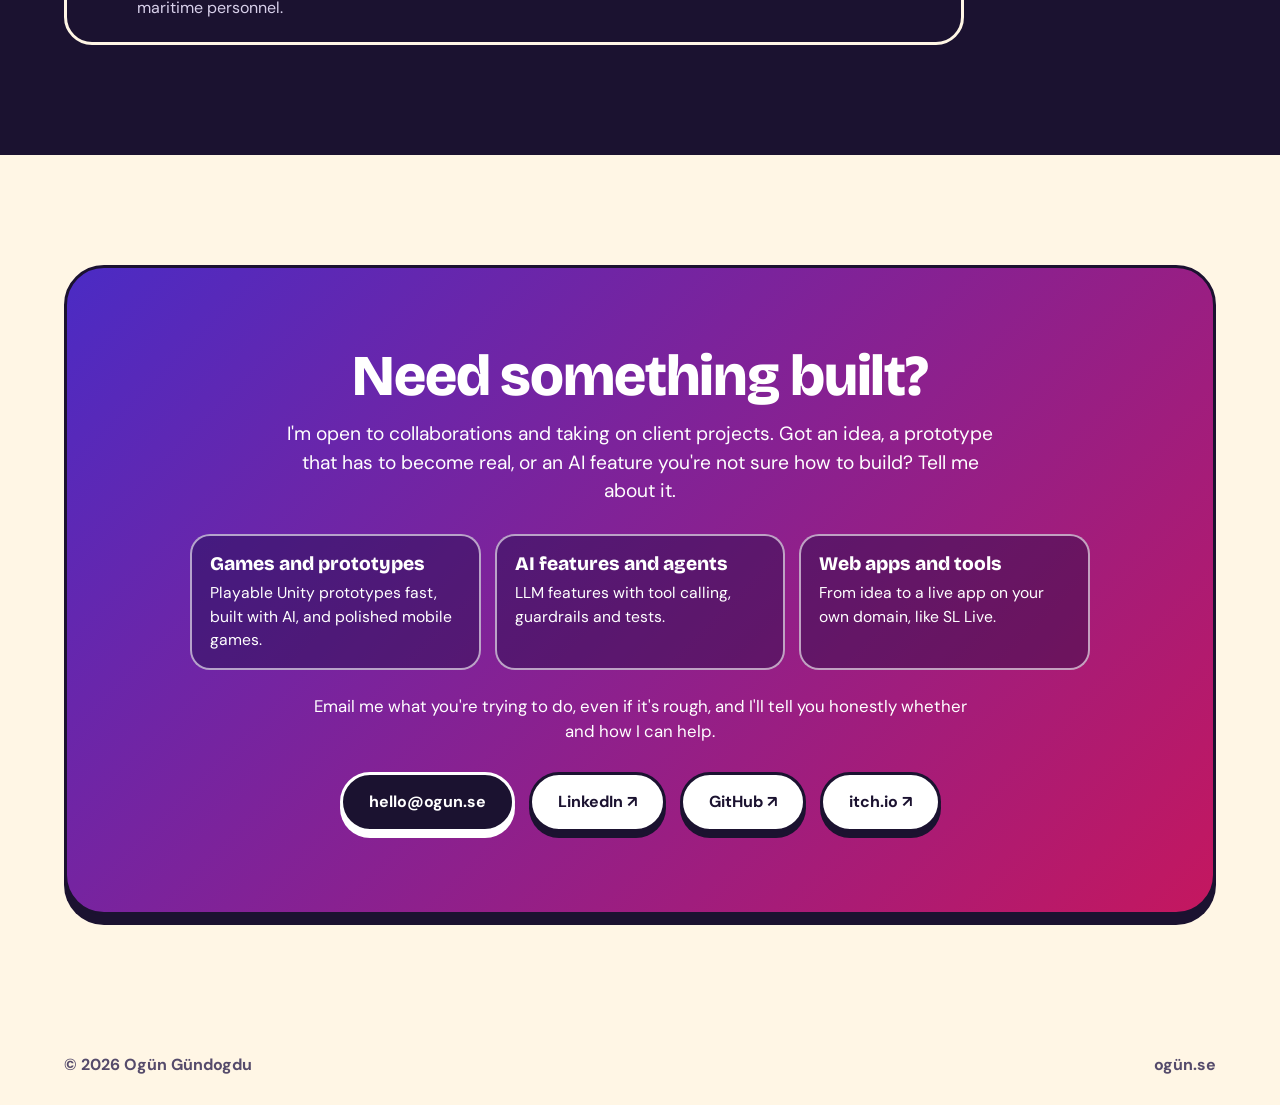
==== commit b2bf73e3: "Lead with AI game development; make Sergeant Pace an experiment - New "Games, made with AI end to en" ====
--- a/index.html
+++ b/index.html
@@ -3,10 +3,10 @@
 <head>
 <meta charset="utf-8">
 <meta name="viewport" content="width=device-width, initial-scale=1">
-<title>Ogün Gündogdu — AI Engineer</title>
-<meta name="description" content="AI engineer in Stockholm. I build LLM apps with tool calling, guardrails and tests, and run them in production. Live demos inside.">
-<meta property="og:title" content="Ogün Gündogdu — AI Engineer">
-<meta property="og:description" content="I build AI apps and I ship them. Try the live demos.">
+<title>Ogün Gündogdu — AI engineer and game developer</title>
+<meta name="description" content="AI engineer and game developer in Stockholm. Seven years of mobile games, now making games and apps with AI: Claude Code driving Unity, end to end.">
+<meta property="og:title" content="Ogün Gündogdu — AI engineer and game developer">
+<meta property="og:description" content="I build games and apps with AI. Seven years of mobile games, now Claude Code driving Unity end to end.">
 <meta property="og:type" content="website">
 <meta property="og:url" content="https://ogun.se/">
 <link rel="canonical" href="https://ogun.se/">
@@ -21,7 +21,8 @@
 <header class="nav">
   <a class="logo" href="#top" aria-label="ogün.se, back to top">ogün<span>.se</span></a>
   <nav>
-    <a href="#pace">Flagship</a>
+    <a href="#making">Games</a>
+    <a href="#pace">AI</a>
     <a href="#shipped">Shipped</a>
     <a href="#path">Path</a>
     <a class="pill" href="#contact">Work with me</a>
@@ -33,11 +34,11 @@
   <section class="hero">
     <canvas id="playground" aria-hidden="true"></canvas>
     <div class="hero-copy">
-      <p class="eyebrow">Ogün Gündogdu · AI engineer · Stockholm</p>
-      <h1>I build AI apps<br>and I <em>ship</em> them<u>.</u></h1>
-      <p class="lede">I build LLM products with tool calling, guardrails and tests, and run them in production. Before that, seven years shipping games to millions of players. Everything below is live, so go and break it.</p>
+      <p class="eyebrow">Ogün Gündogdu · AI engineer &amp; game developer · Stockholm</p>
+      <h1>I build games<br>and apps <em>with&nbsp;AI</em><u>.</u></h1>
+      <p class="lede">Seven years making mobile games for millions of players. Now I build with AI every day: Claude Code drives Unity from the first prototype to a store build, and I try out LLM apps on the side.</p>
       <div class="cta">
-        <a class="btn btn-main" href="https://pace.ogun.se" target="_blank" rel="noopener">Try Sergeant Pace ↗</a>
+        <a class="btn btn-main" href="#making">See how I make games</a>
         <a class="btn btn-ghost" href="#shipped">See what I've shipped</a>
       </div>
     </div>
@@ -52,16 +53,47 @@
 
   <div class="marquee">
     <div class="track" aria-hidden="true">
-      <span>LLM apps</span><span>Tool calling</span><span>Guardrails</span><span>Evals &amp; tests</span><span>Python</span><span>Docker</span><span>CI/CD</span><span>Unity</span><span>C#</span><span>Prototyping</span>
-      <span>LLM apps</span><span>Tool calling</span><span>Guardrails</span><span>Evals &amp; tests</span><span>Python</span><span>Docker</span><span>CI/CD</span><span>Unity</span><span>C#</span><span>Prototyping</span>
+      <span>Unity</span><span>C#</span><span>Claude Code</span><span>Unity CLI</span><span>Play-test bots</span><span>Blender scripting</span><span>LLM apps</span><span>Tool calling</span><span>Evals &amp; tests</span><span>Prototyping</span>
+      <span>Unity</span><span>C#</span><span>Claude Code</span><span>Unity CLI</span><span>Play-test bots</span><span>Blender scripting</span><span>LLM apps</span><span>Tool calling</span><span>Evals &amp; tests</span><span>Prototyping</span>
     </div>
     <button class="motion" id="motion" type="button">⏸ Pause motion</button>
   </div>
 
+  <section id="making" class="pace">
+    <p class="kicker">Now</p>
+    <h2>Games, made with AI end to end</h2>
+    <p class="sub">I make games with Claude Code driving the Unity editor through the Unity CLI. I set the direction and judge the feel; the agent writes the code, plays the build and checks its own work.</p>
+    <div class="pace-points">
+      <article>
+        <h3>The agent drives the editor</h3>
+        <p>Through the Unity CLI it opens scenes, enters play mode, runs scripts and tests, reads the console and captures the game view, so it can see what it built instead of guessing.</p>
+      </article>
+      <article>
+        <h3>A bot plays it first</h3>
+        <p>Headless play tests have an AI player run the game at a fixed frame rate, log stats and save frames. On one new game, the test bot cleared all 48 levels.</p>
+      </article>
+      <article>
+        <h3>Art as code</h3>
+        <p>For one game, the 3D characters come from Python scripts that run Blender without a window, so a model can be rebuilt and tweaked like any other code.</p>
+      </article>
+      <article>
+        <h3>From idea to store</h3>
+        <p>Builds for web, Android and iOS run from the command line, and one reusable kit sets up rewarded ads, privacy consent and analytics for each new mobile game.</p>
+      </article>
+    </div>
+    <div class="broke bench">
+      <h3>On the workbench</h3>
+      <ul>
+        <li><b>Mobile.</b> Bottle Smash!! is on its way to the App Store and Google Play.</li>
+        <li><b>PC.</b> My Steam developer account is being set up. In development: a racing and demolition-derby game, a beat-'em-up and a survivor-like roguelite.</li>
+      </ul>
+    </div>
+  </section>
+
   <section id="pace" class="pace">
-    <p class="kicker">Flagship</p>
+    <p class="kicker">AI experiment</p>
     <h2>Sergeant Pace</h2>
-    <p class="sub">An AI running coach that yells at you, plans your runs from couch to marathon, and is quietly terrified of you getting injured.</p>
+    <p class="sub">An AI running coach that yells at you, plans your runs from couch to marathon, and is quietly terrified of you getting injured. It's an experiment, not a product: I built it to learn how to make an LLM agent behave.</p>
 
     <div class="pace-grid">
       <div class="chat" aria-label="A real exchange with the coach">
@@ -81,12 +113,12 @@
           <p>Effort and pace ceilings tighten smoothly with body fat and age. 29.7% and 30.1% get almost the same rules. Weigh-ins loosen or tighten them as you change.</p>
         </article>
         <article>
-          <h3>Tested like production</h3>
-          <p>124 tests, no API key needed. I broke the guardrails on purpose, ten different ways, to prove the tests catch it.</p>
-        </article>
-        <article>
-          <h3>Operated, not just demoed</h3>
-          <p>One recruit per visitor, per-IP rate limits, daily spend caps, error details hidden, push-to-deploy, one JSON log line per turn.</p>
+          <h3>Tests and evals</h3>
+          <p>194 tests that need no API key, plus evals that run real conversations against the live model. They caught the coach reading a 3 kg gain as a loss.</p>
+        </article>
+        <article>
+          <h3>Small, but online</h3>
+          <p>It runs on a cheap server with rate limits and a daily spend cap, so anyone can try it without running up a bill.</p>
         </article>
       </div>
     </div>
@@ -100,7 +132,7 @@
     </ol>
 
     <div class="broke">
-      <h3>What broke once real people used it</h3>
+      <h3>What broke once it went online</h3>
       <ul>
         <li><b>Visitors killed each other's requests.</b> Each conversation made its own Gemini client and overwrote a shared one; when two people arrived together the first was garbage collected mid-request. Found it within minutes of going live. Now one shared client, with a regression test.</li>
         <li><b>New visitors waited 70 seconds.</b> On a free-tier key the top models run out of daily quota, and every new conversation retried them all. Now it remembers the last model that worked. Second visitor: 9 seconds.</li>
@@ -131,8 +163,8 @@
     <ol class="steps">
       <li class="c-purple">
         <time>2025 – now</time>
-        <h3>AI engineer</h3>
-        <p>Building and shipping LLM products end to end: tool calling, guardrails, tests and deployment on my own server. Sergeant Pace is the flagship, with web apps like SL Live alongside it.</p>
+        <h3>Independent · AI and games</h3>
+        <p>Making games with Claude Code driving Unity, mobile first and Steam next, plus small AI and web experiments like Sergeant Pace and SL Live.</p>
       </li>
       <li class="c-blue">
         <time>2024 – 2025</time>
@@ -167,9 +199,9 @@
       <h2>Need something built?</h2>
       <p>I'm open to collaborations and taking on client projects. Got an idea, a prototype that has to become real, or an AI feature you're not sure how to build? Tell me about it.</p>
       <ul class="offer">
-        <li><b>AI features and agents</b><span>LLM apps with tool calling, guardrails and tests, built to run in production.</span></li>
-        <li><b>Web apps and tools</b><span>From idea to a live app on your own domain, like Sergeant Pace and SL Live.</span></li>
-        <li><b>Games and prototypes</b><span>Playable prototypes fast, and polished mobile games.</span></li>
+        <li><b>Games and prototypes</b><span>Playable Unity prototypes fast, built with AI, and polished mobile games.</span></li>
+        <li><b>AI features and agents</b><span>LLM features with tool calling, guardrails and tests.</span></li>
+        <li><b>Web apps and tools</b><span>From idea to a live app on your own domain, like SL Live.</span></li>
       </ul>
       <p class="how">Email me what you're trying to do, even if it's rough, and I'll tell you honestly whether and how I can help.</p>
       <div class="cta">
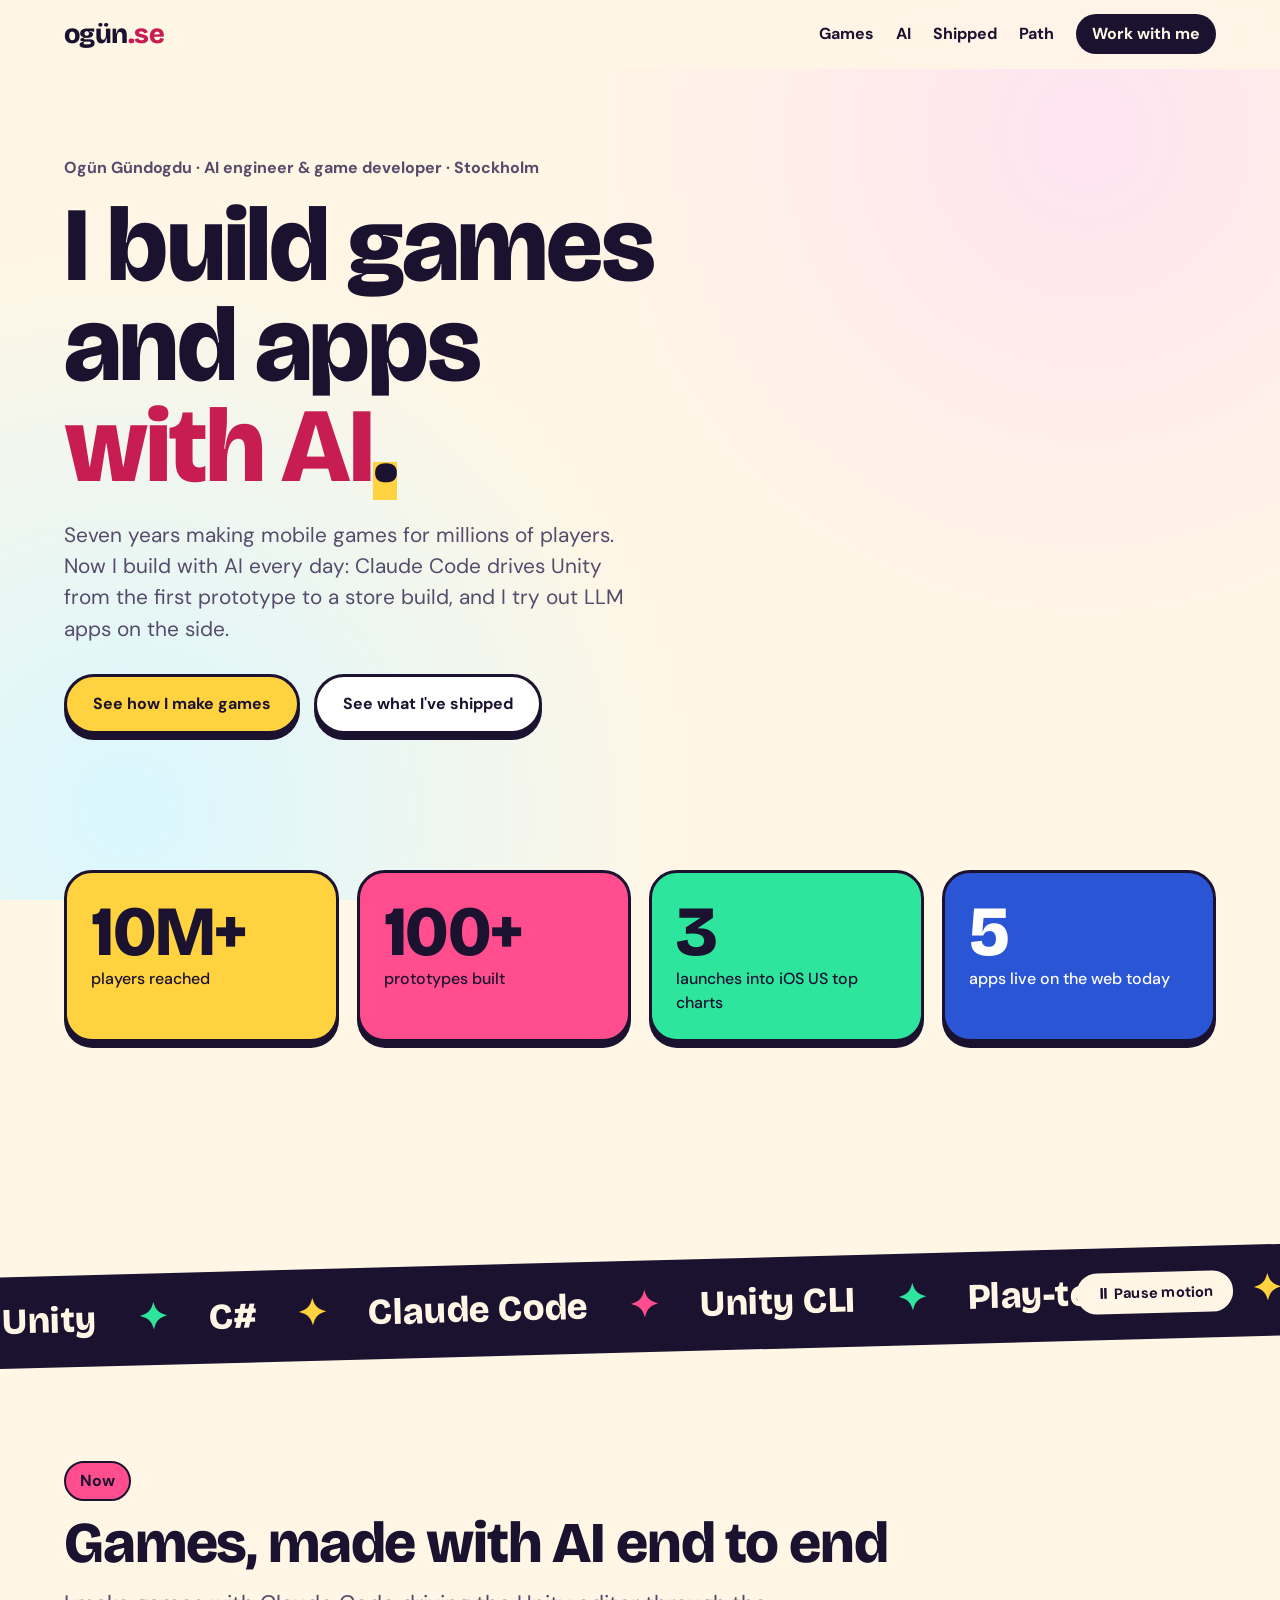
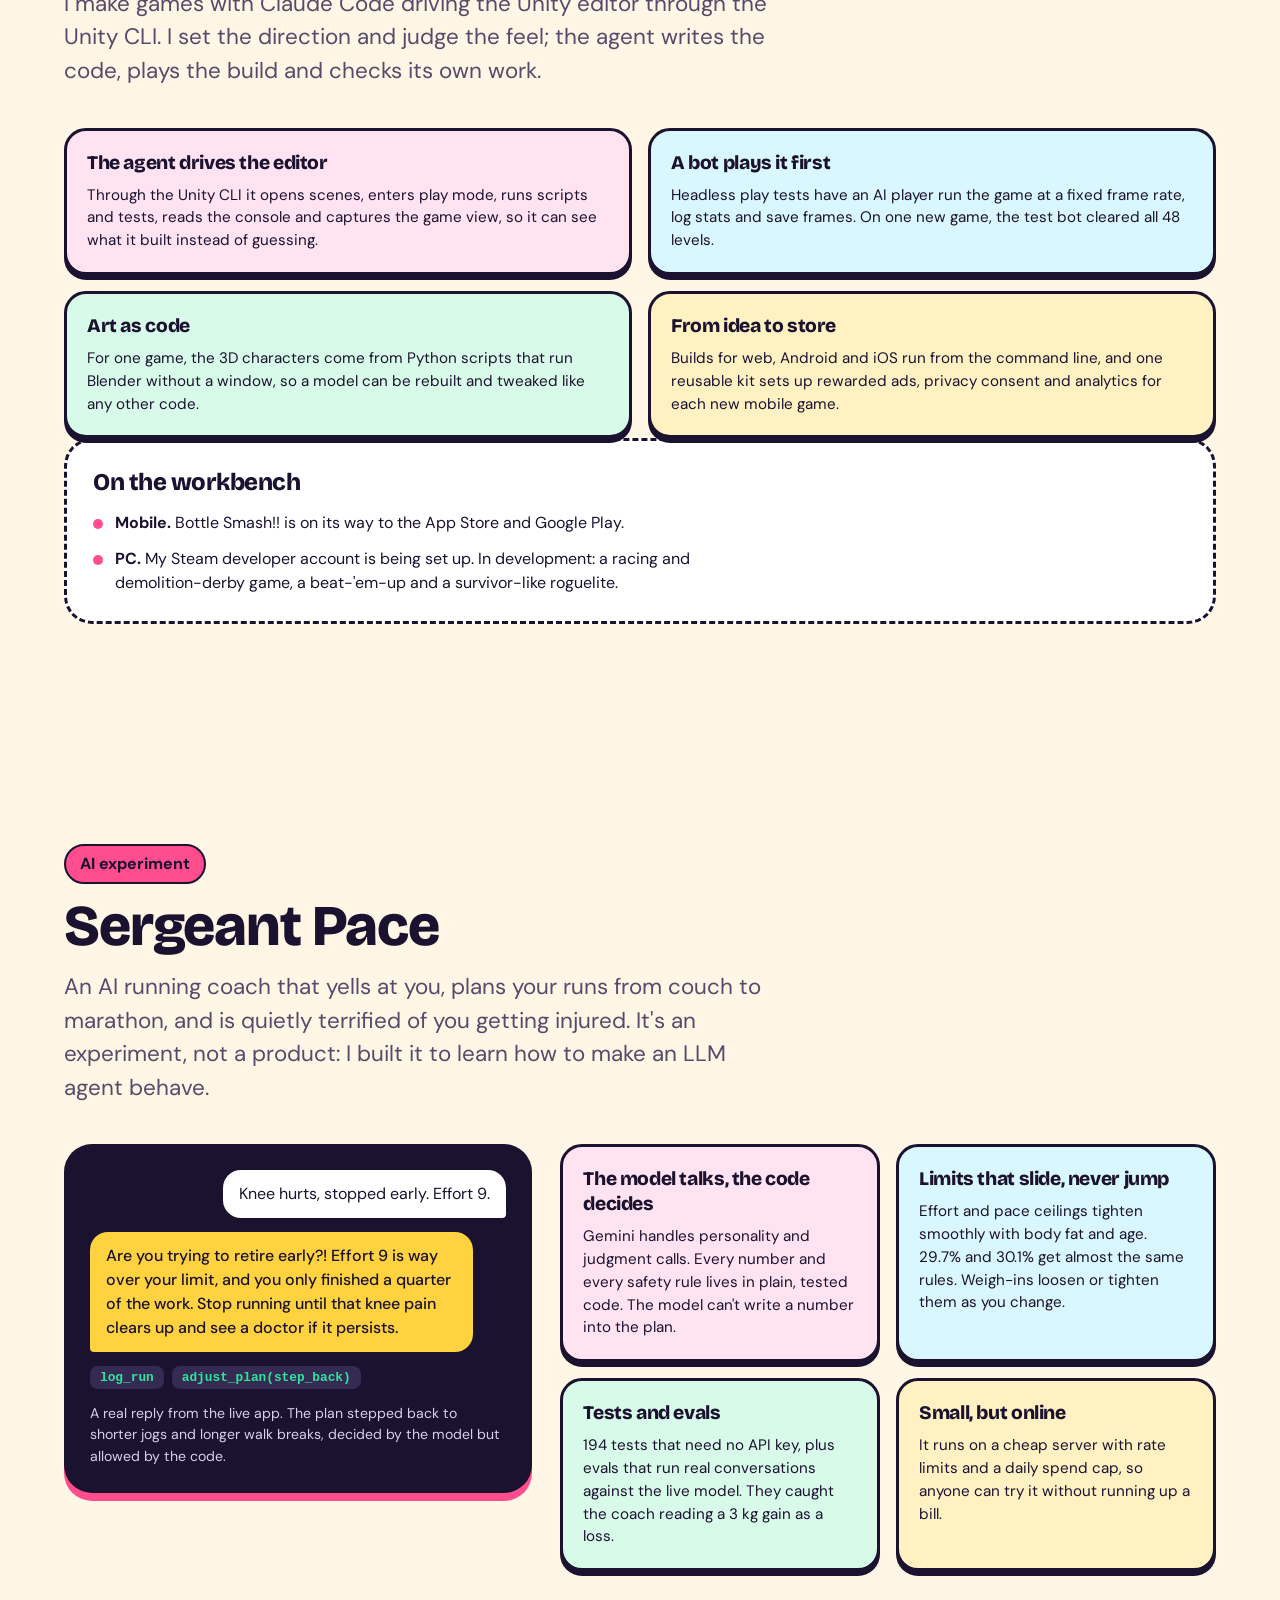
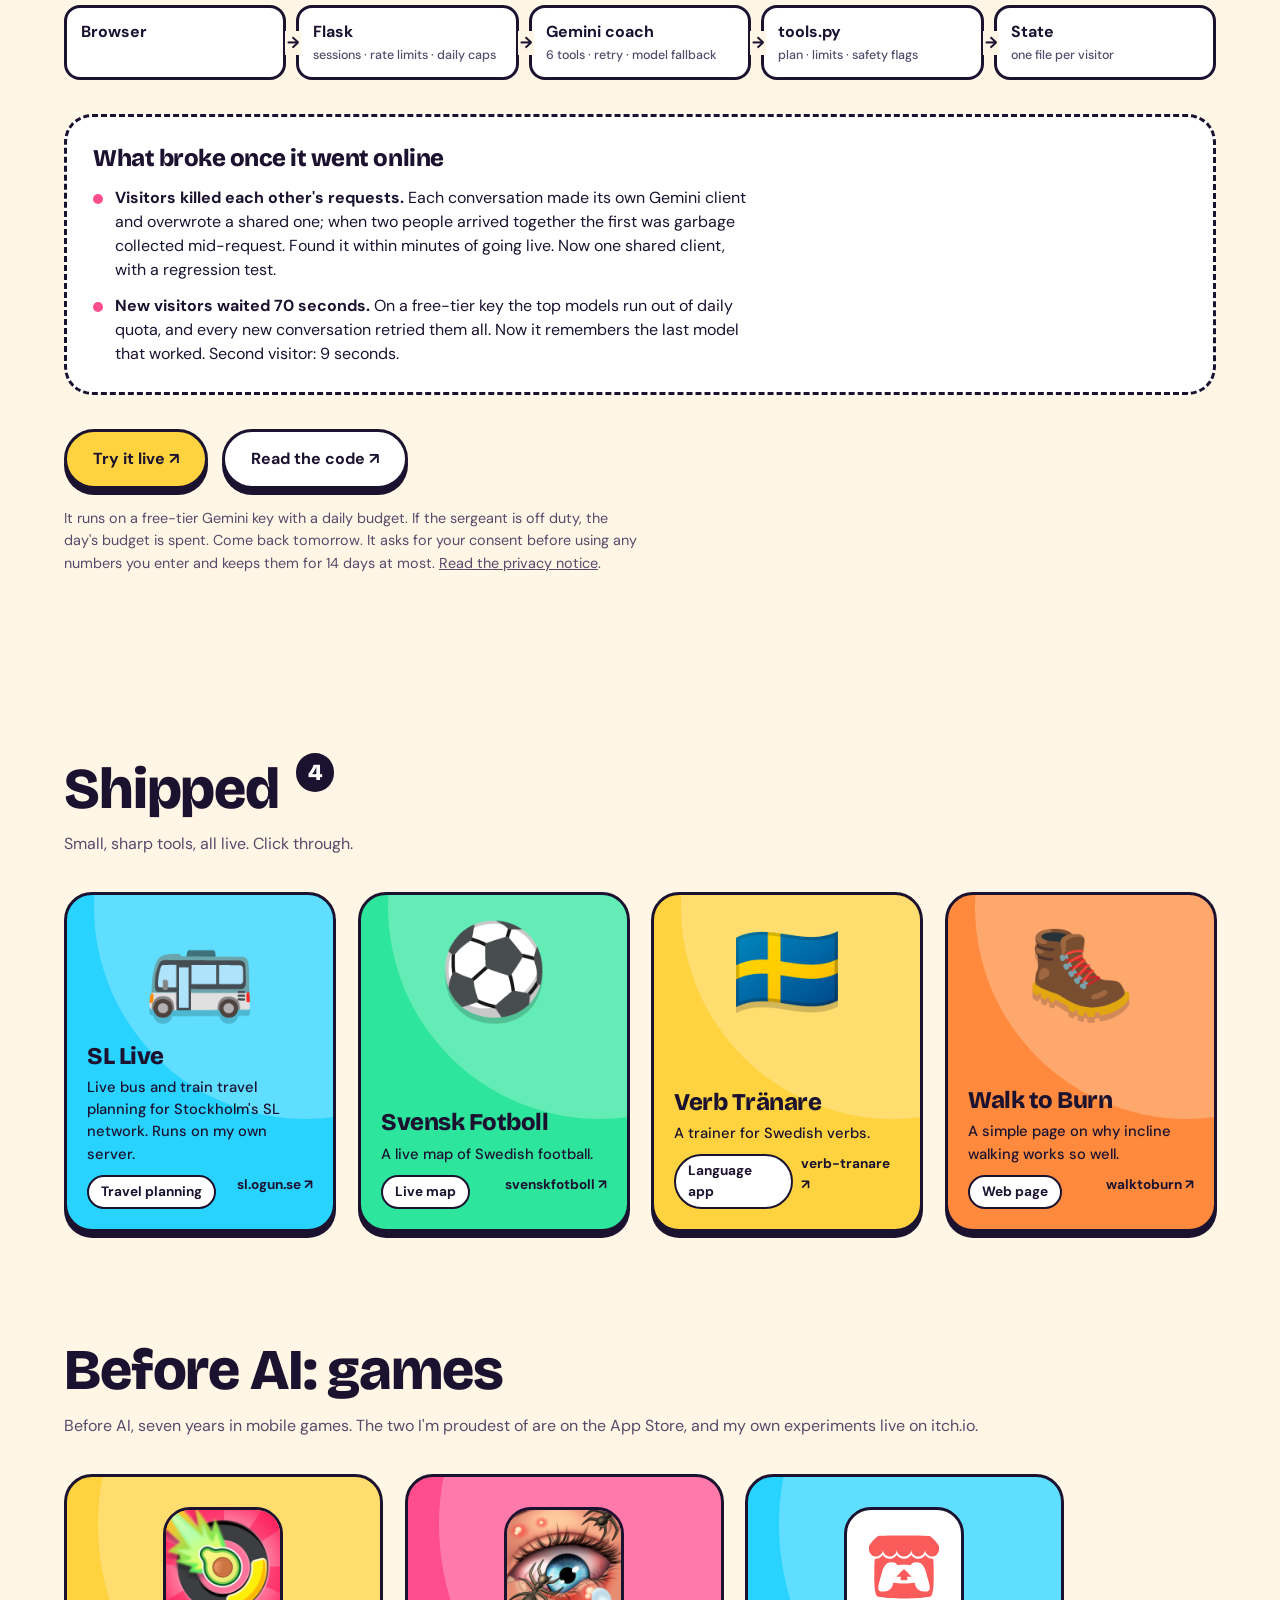
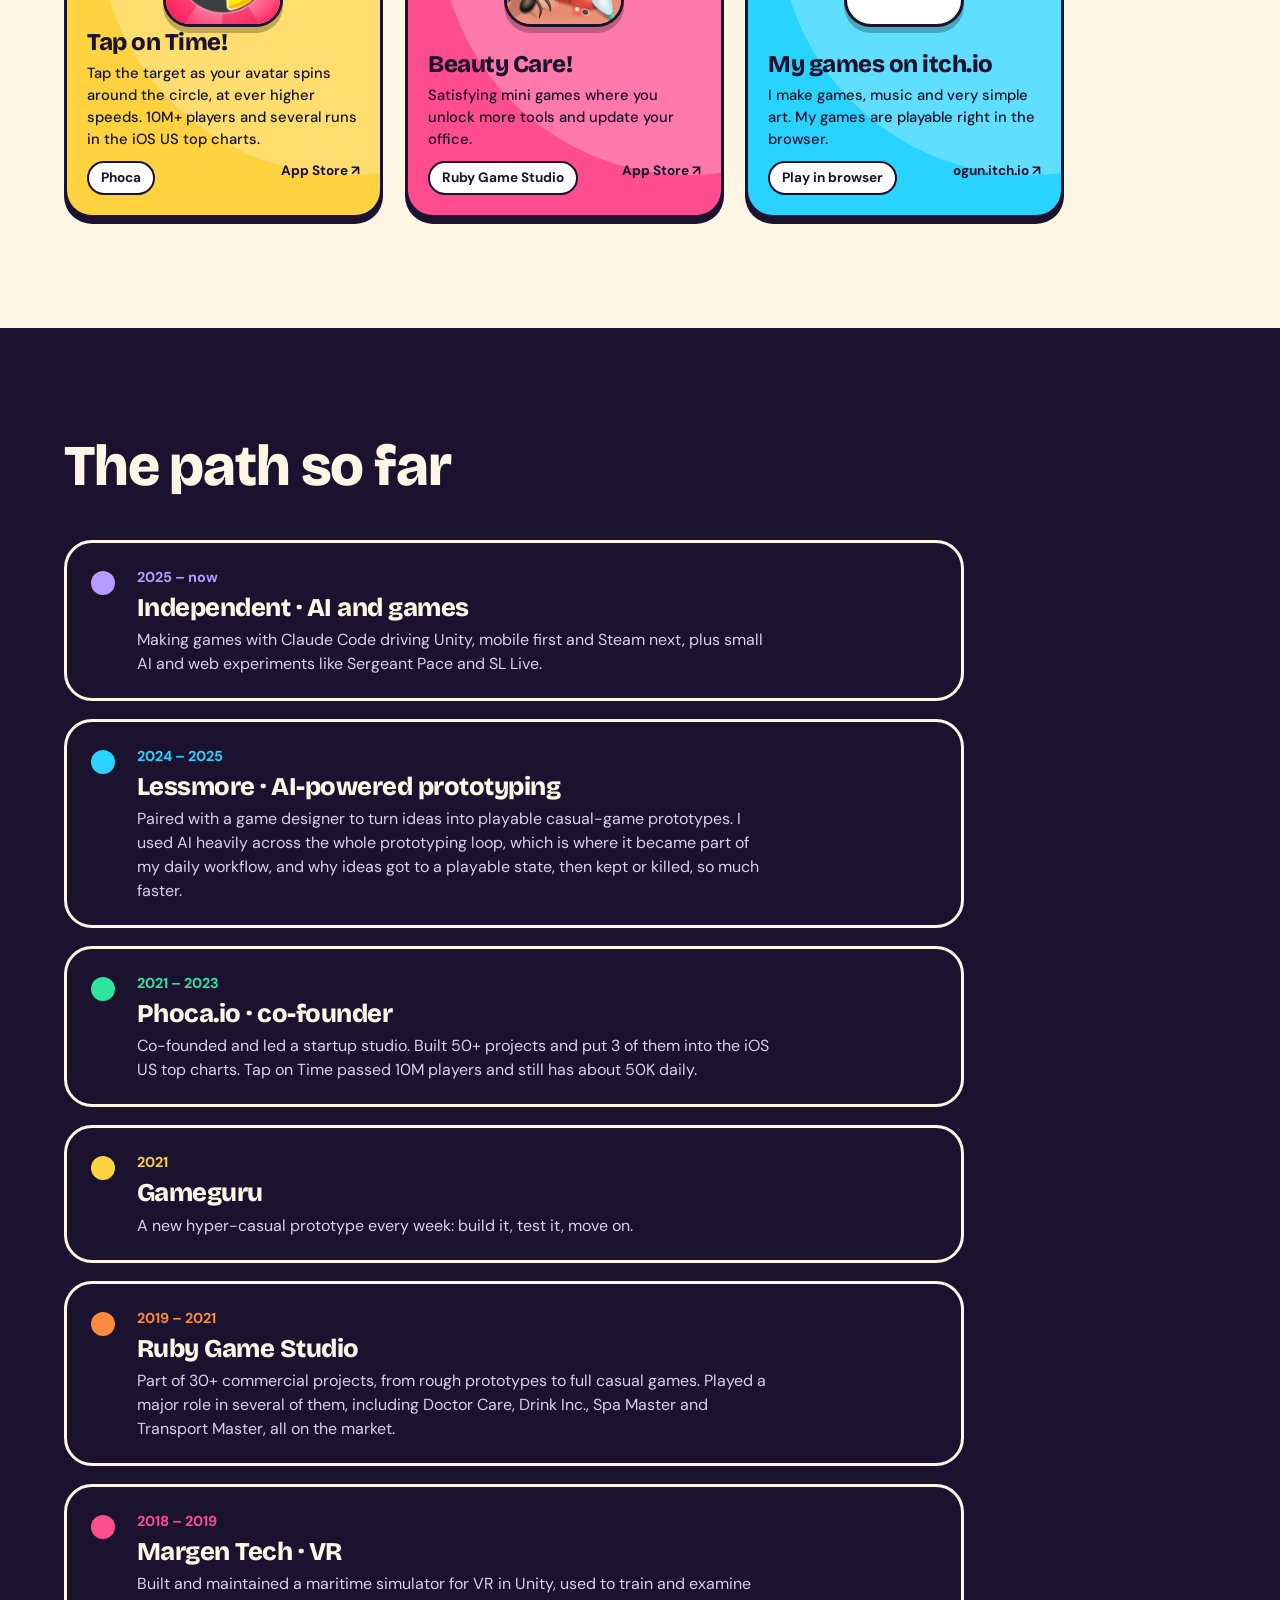
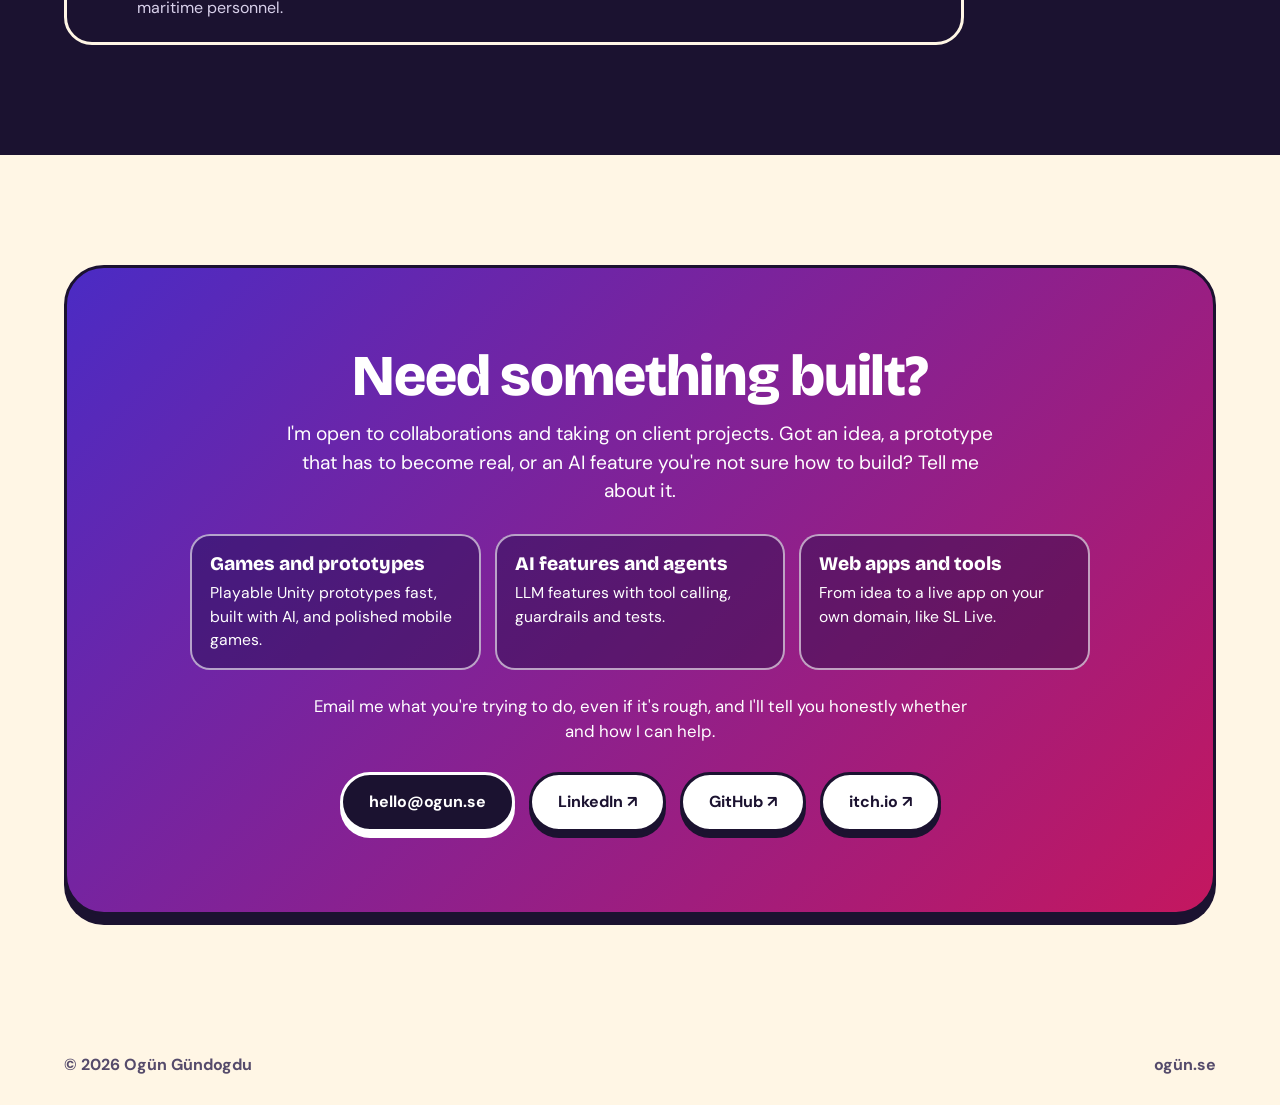
==== commit bbc3c74b: "Tap on Time: 10M+ players Co-Authored-By: Claude Opus 5.5 <noreply@anthropic.com>" ====
--- a/index.html
+++ b/index.html
@@ -174,7 +174,7 @@
       <li class="c-green">
         <time>2021 – 2023</time>
         <h3>Phoca.io · co-founder</h3>
-        <p>Co-founded and led a startup studio. Built 50+ projects and put 3 of them into the iOS US top charts. Tap on Time passed 3.5M players and still has about 50K daily.</p>
+        <p>Co-founded and led a startup studio. Built 50+ projects and put 3 of them into the iOS US top charts. Tap on Time passed 10M players and still has about 50K daily.</p>
       </li>
       <li class="c-yellow">
         <time>2021</time>
@@ -220,7 +220,7 @@
   <span>ogün.se</span>
 </footer>
 
-<script src="script.js?v=4"></script>
+<script src="script.js?v=5"></script>
 <!-- deploy-test-20261006T211006Z -->
 </body>
 </html>
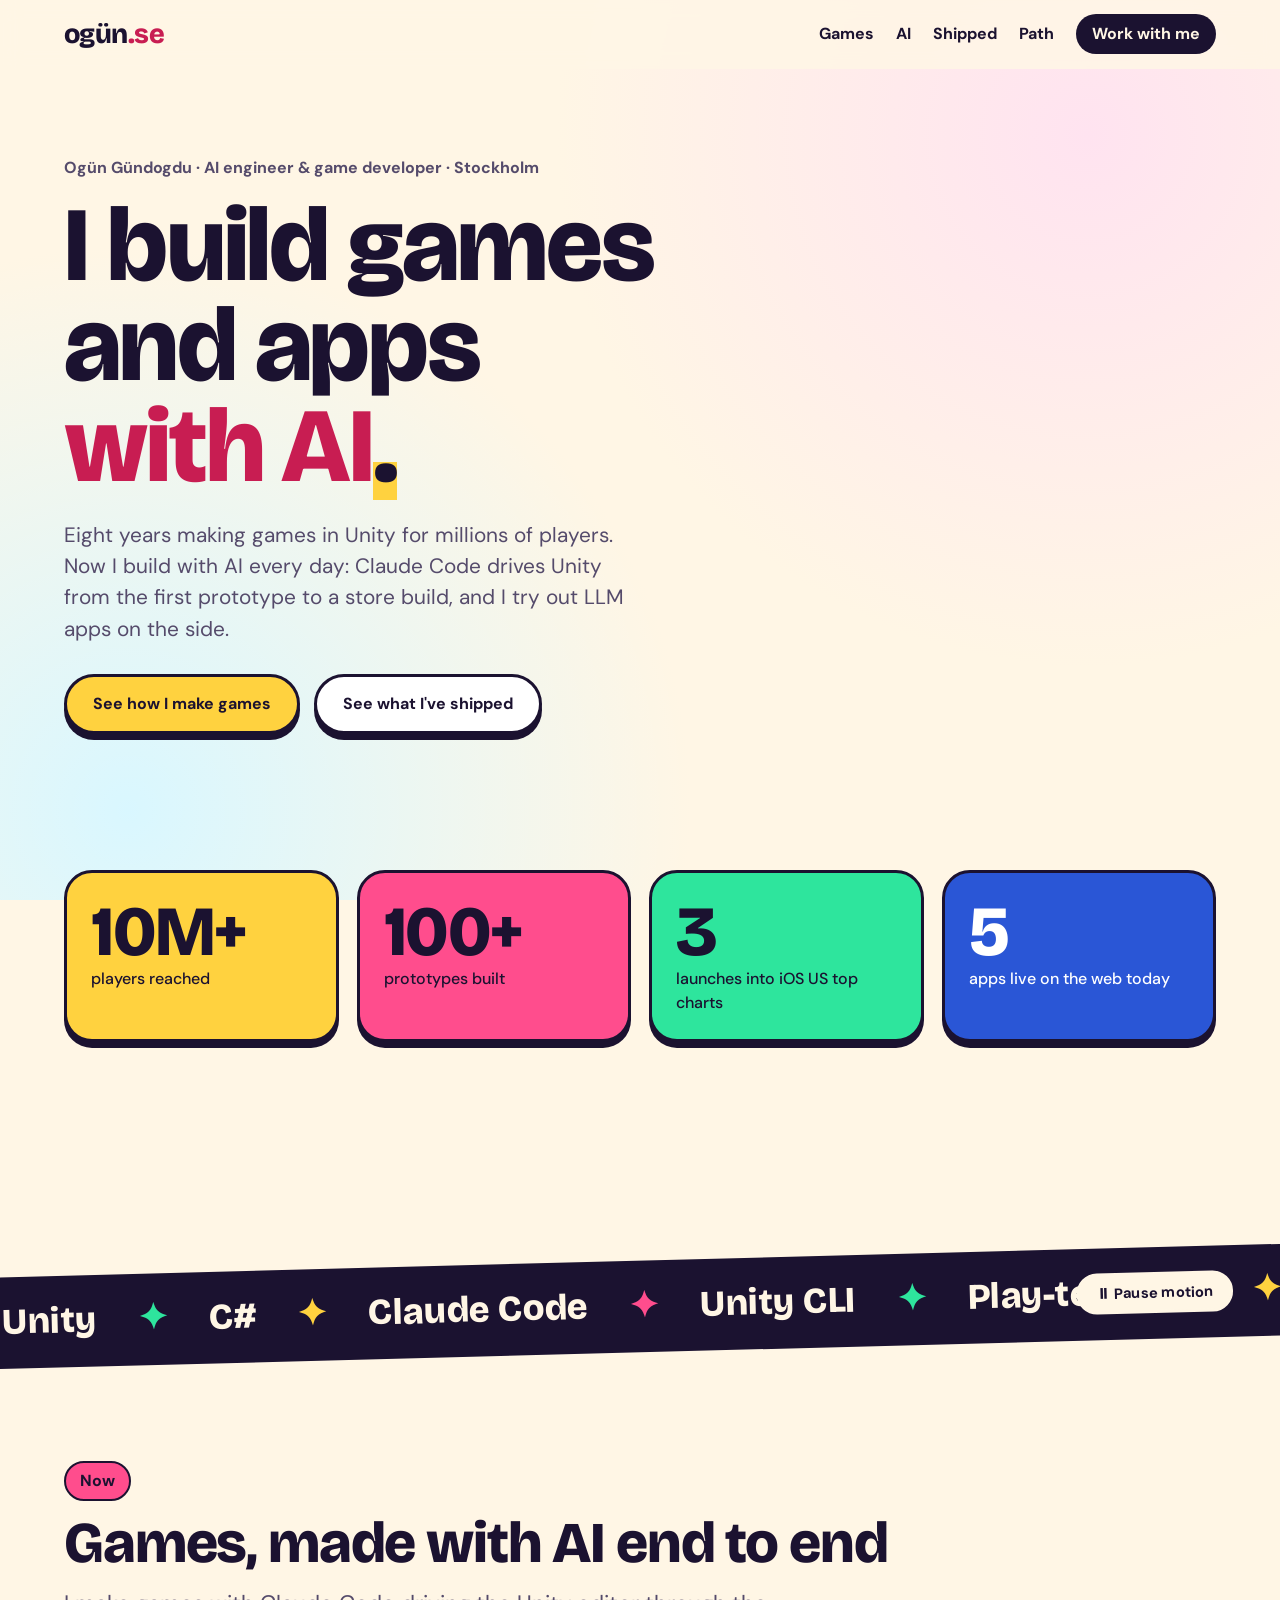
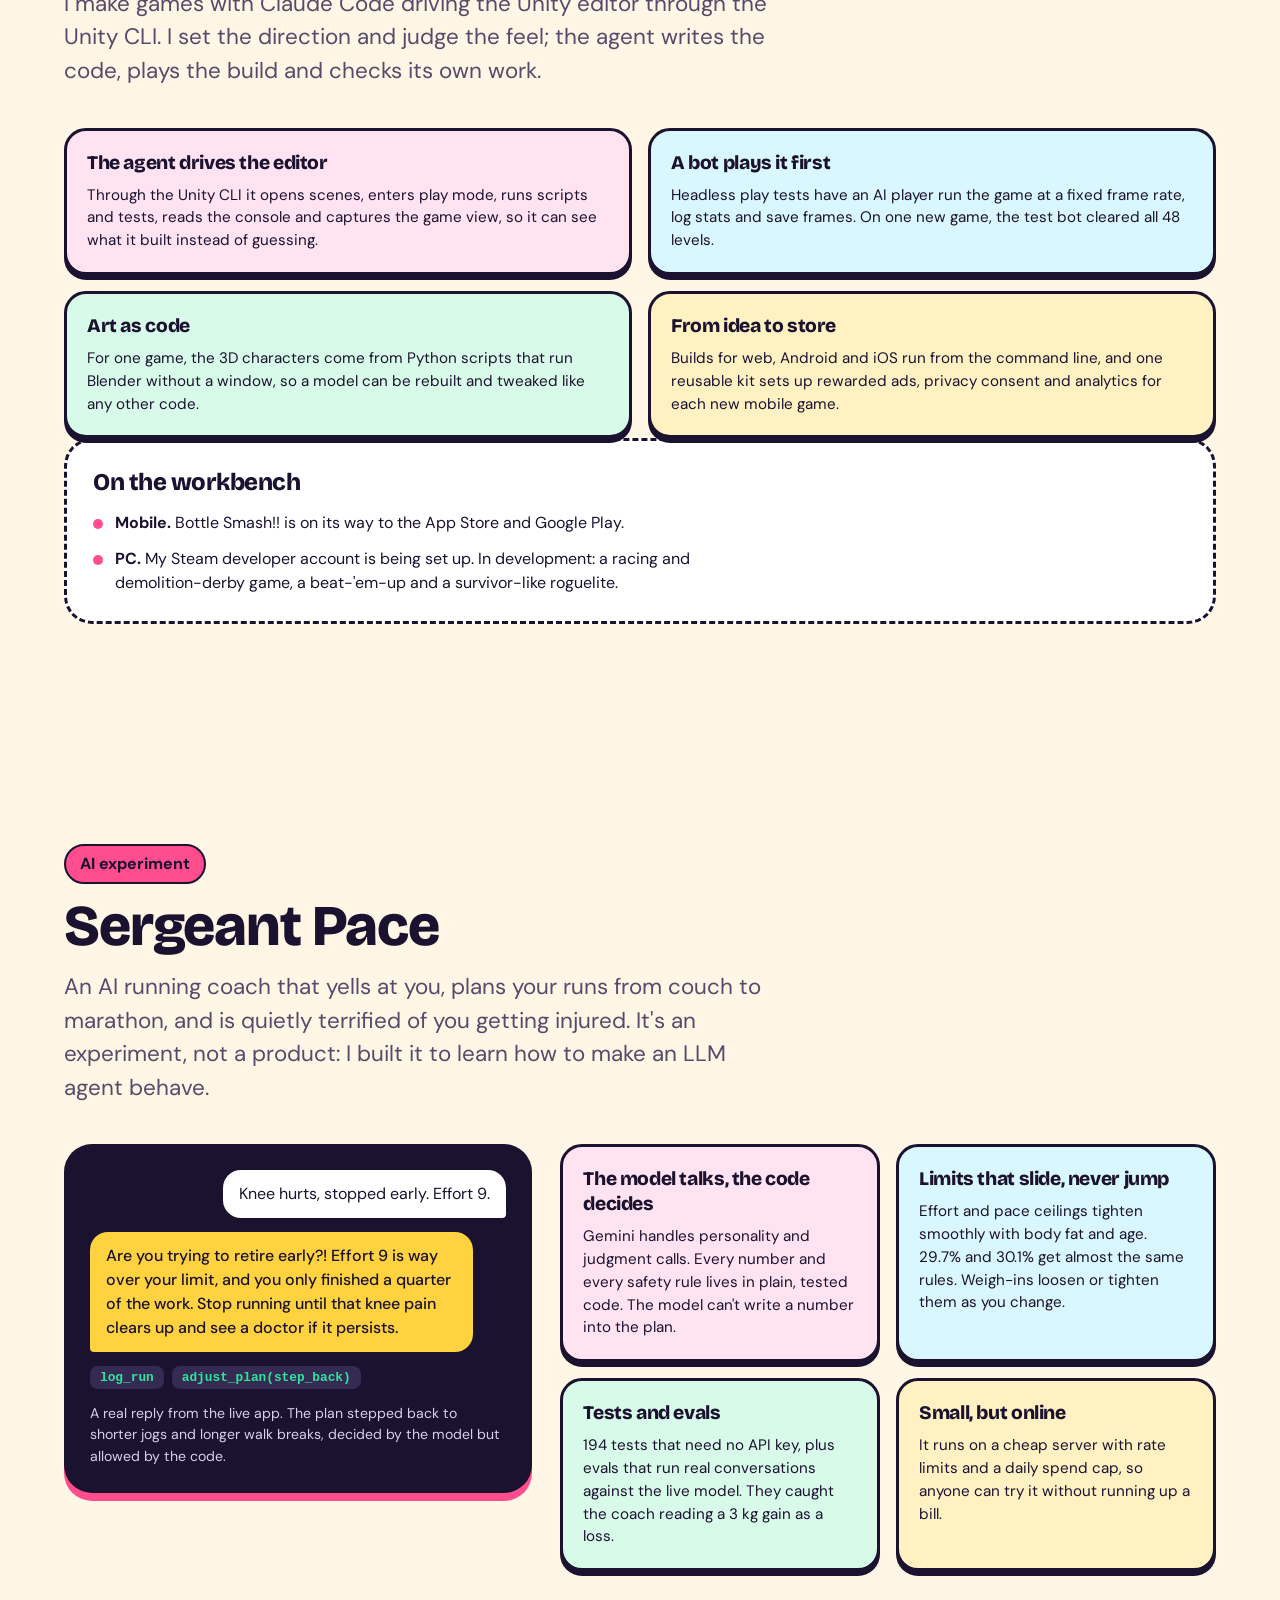
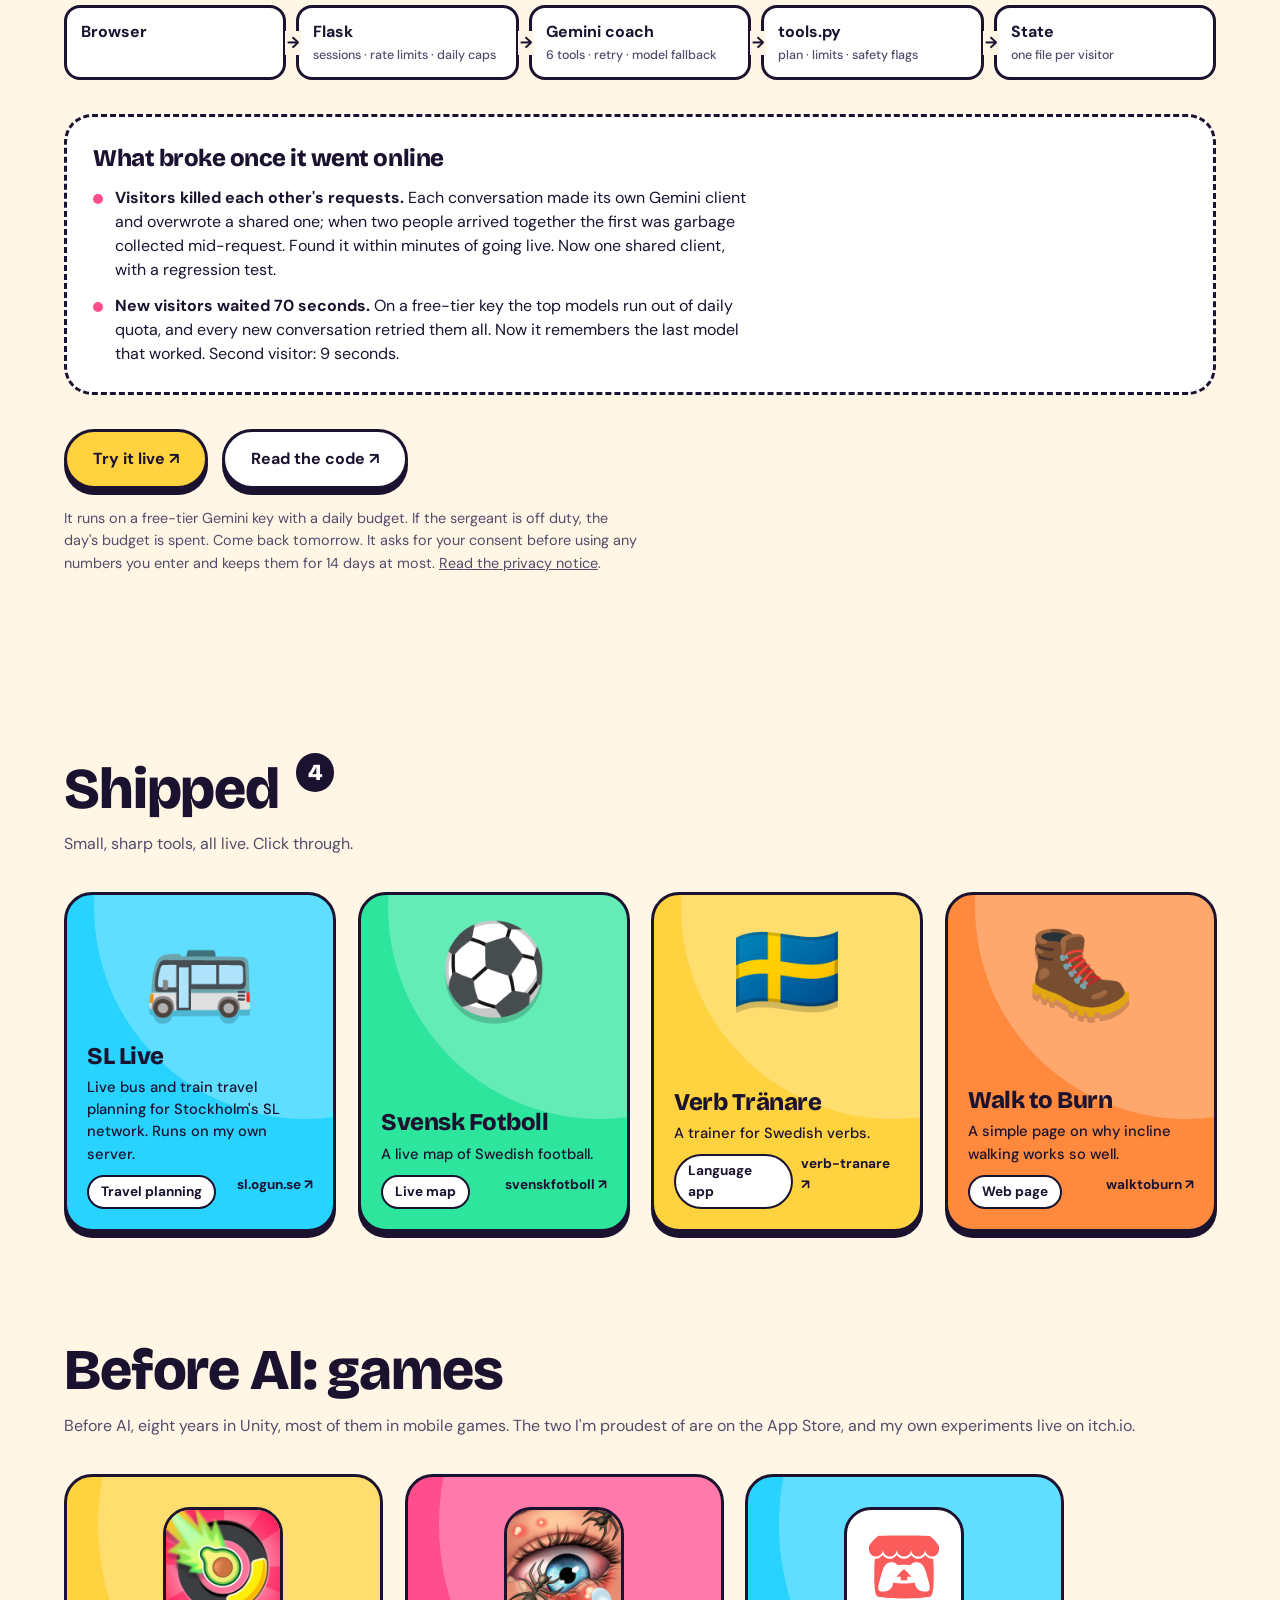
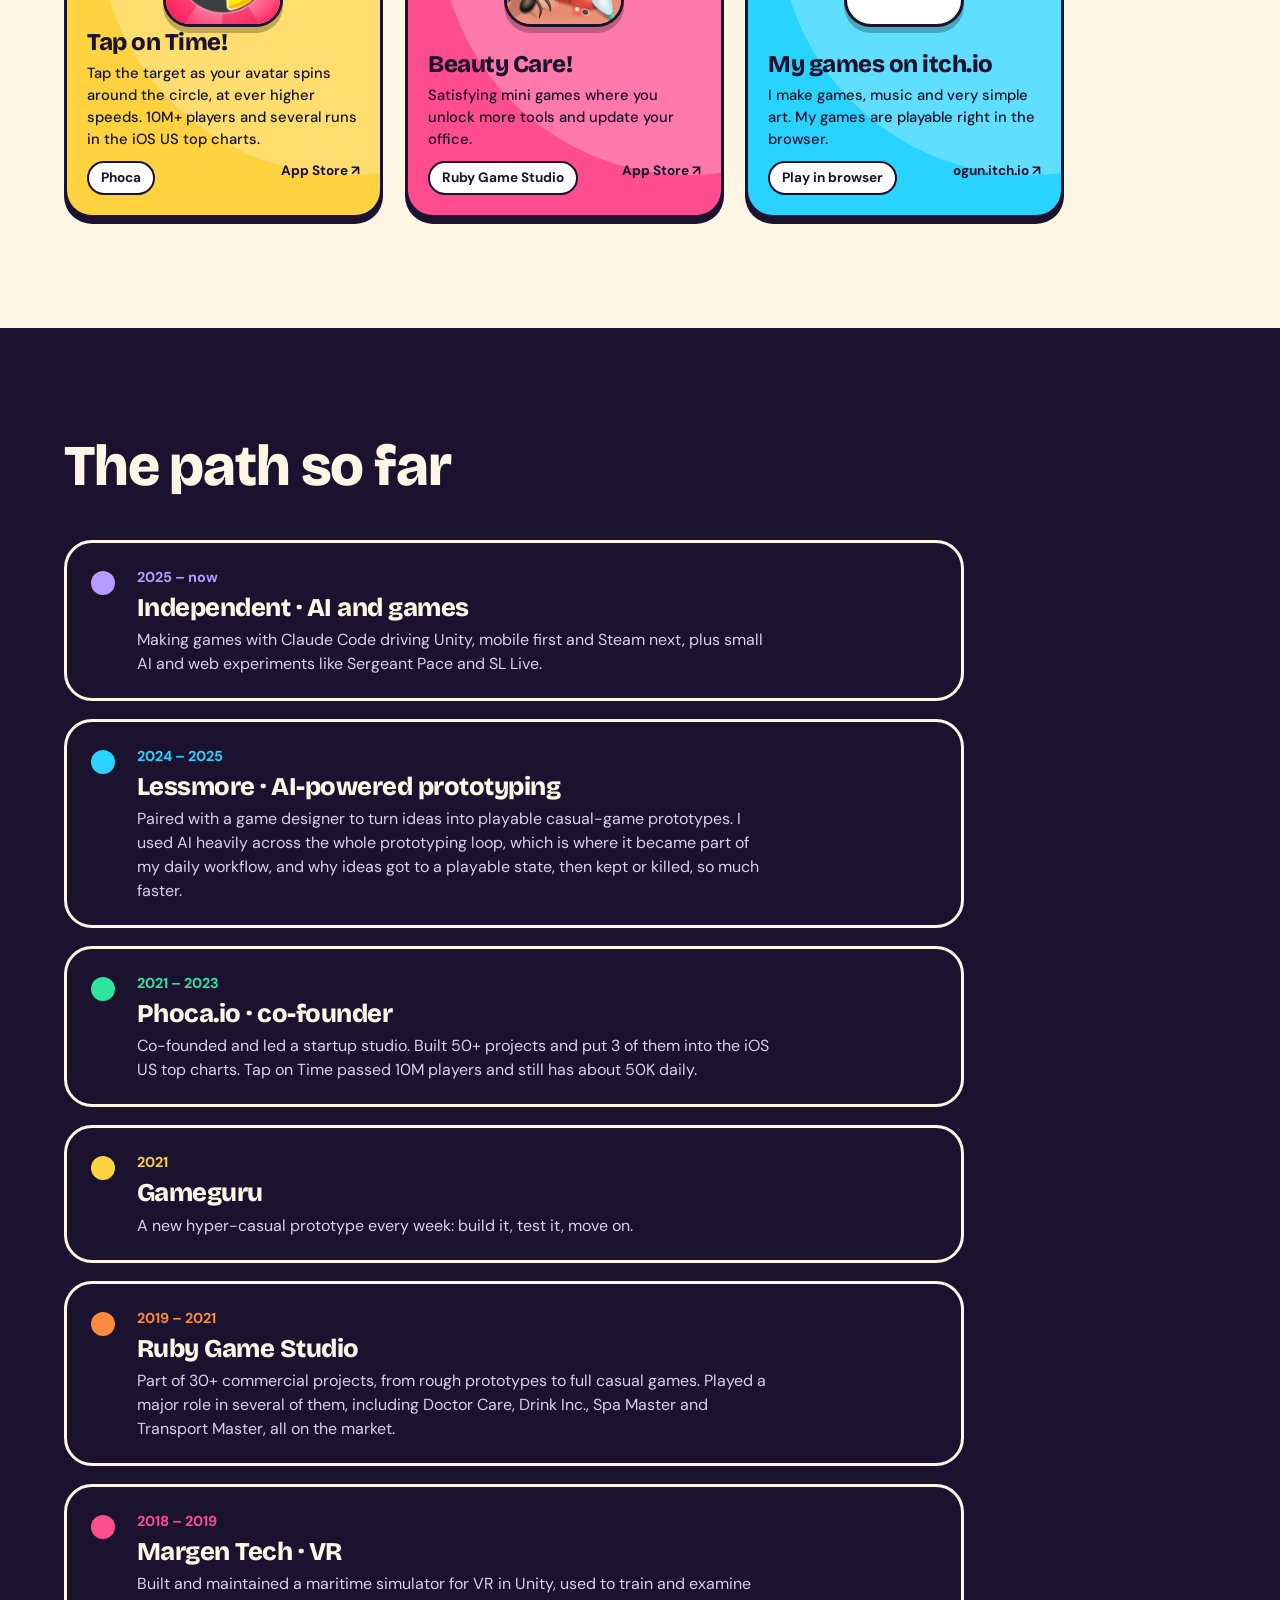
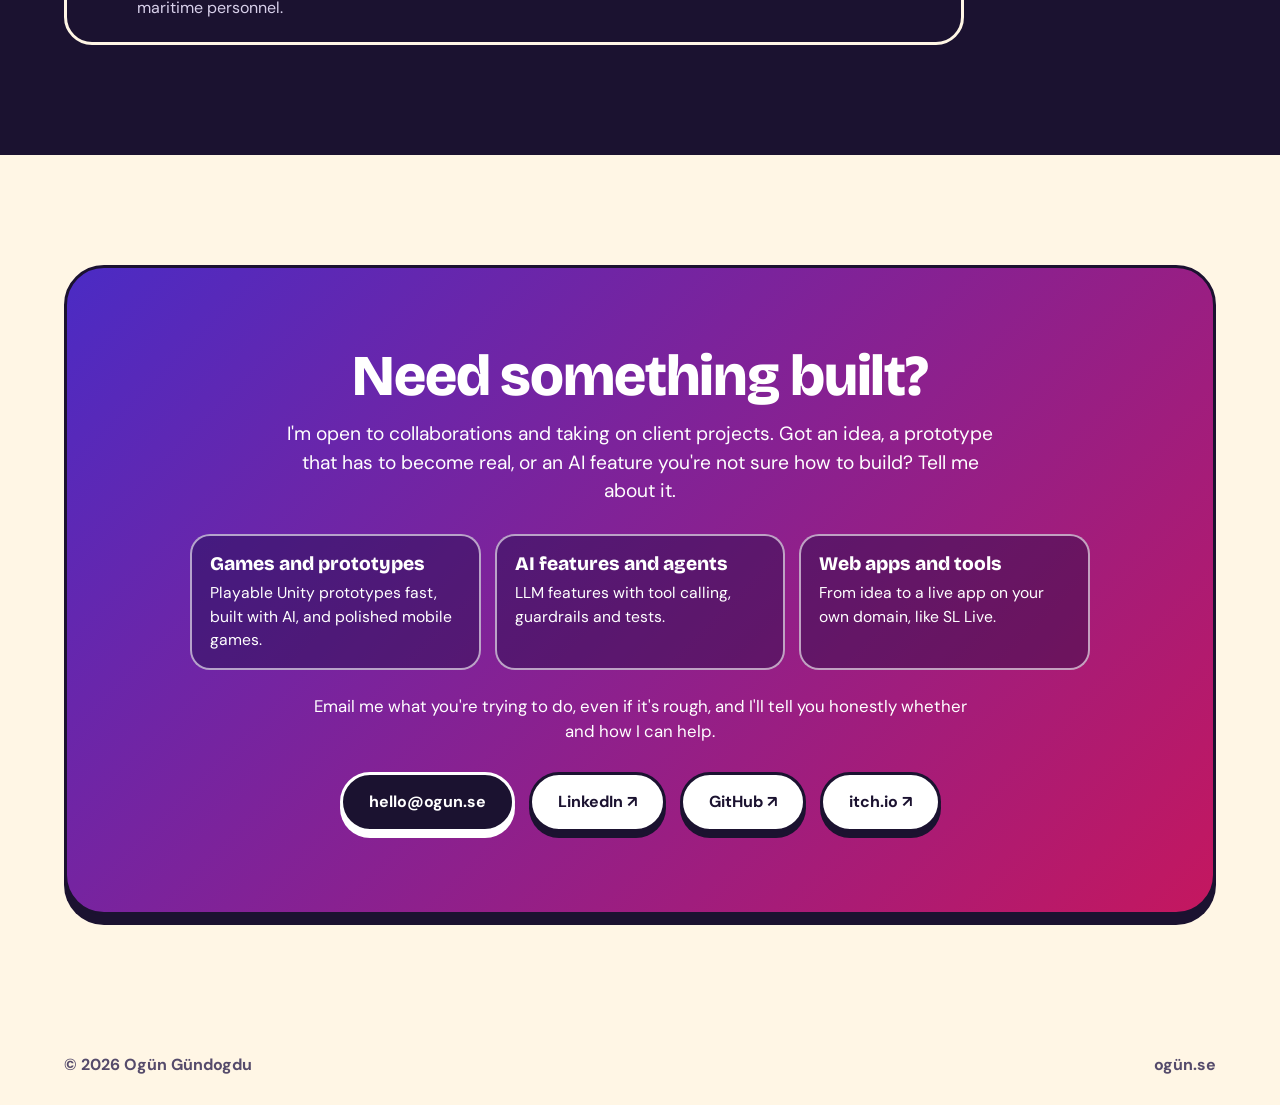
==== commit 7d682cbd: "Eight years of Unity, not seven Co-Authored-By: Claude Opus 5.5 <noreply@anthropic.com>" ====
--- a/index.html
+++ b/index.html
@@ -4,9 +4,9 @@
 <meta charset="utf-8">
 <meta name="viewport" content="width=device-width, initial-scale=1">
 <title>Ogün Gündogdu — AI engineer and game developer</title>
-<meta name="description" content="AI engineer and game developer in Stockholm. Seven years of mobile games, now making games and apps with AI: Claude Code driving Unity, end to end.">
+<meta name="description" content="AI engineer and game developer in Stockholm. Eight years of Unity and mobile games, now making games and apps with AI: Claude Code driving Unity, end to end.">
 <meta property="og:title" content="Ogün Gündogdu — AI engineer and game developer">
-<meta property="og:description" content="I build games and apps with AI. Seven years of mobile games, now Claude Code driving Unity end to end.">
+<meta property="og:description" content="I build games and apps with AI. Eight years of Unity and mobile games, now Claude Code driving Unity end to end.">
 <meta property="og:type" content="website">
 <meta property="og:url" content="https://ogun.se/">
 <link rel="canonical" href="https://ogun.se/">
@@ -36,7 +36,7 @@
     <div class="hero-copy">
       <p class="eyebrow">Ogün Gündogdu · AI engineer &amp; game developer · Stockholm</p>
       <h1>I build games<br>and apps <em>with&nbsp;AI</em><u>.</u></h1>
-      <p class="lede">Seven years making mobile games for millions of players. Now I build with AI every day: Claude Code drives Unity from the first prototype to a store build, and I try out LLM apps on the side.</p>
+      <p class="lede">Eight years making games in Unity for millions of players. Now I build with AI every day: Claude Code drives Unity from the first prototype to a store build, and I try out LLM apps on the side.</p>
       <div class="cta">
         <a class="btn btn-main" href="#making">See how I make games</a>
         <a class="btn btn-ghost" href="#shipped">See what I've shipped</a>
@@ -154,7 +154,7 @@
 
   <section id="games" class="cards-sec games">
     <div class="head"><h2>Before AI: games</h2></div>
-    <p class="note">Before AI, seven years in mobile games. The two I'm proudest of are on the App Store, and my own experiments live on itch.io.</p>
+    <p class="note">Before AI, eight years in Unity, most of them in mobile games. The two I'm proudest of are on the App Store, and my own experiments live on itch.io.</p>
     <div class="grid big" id="games-grid"></div>
   </section>
 
